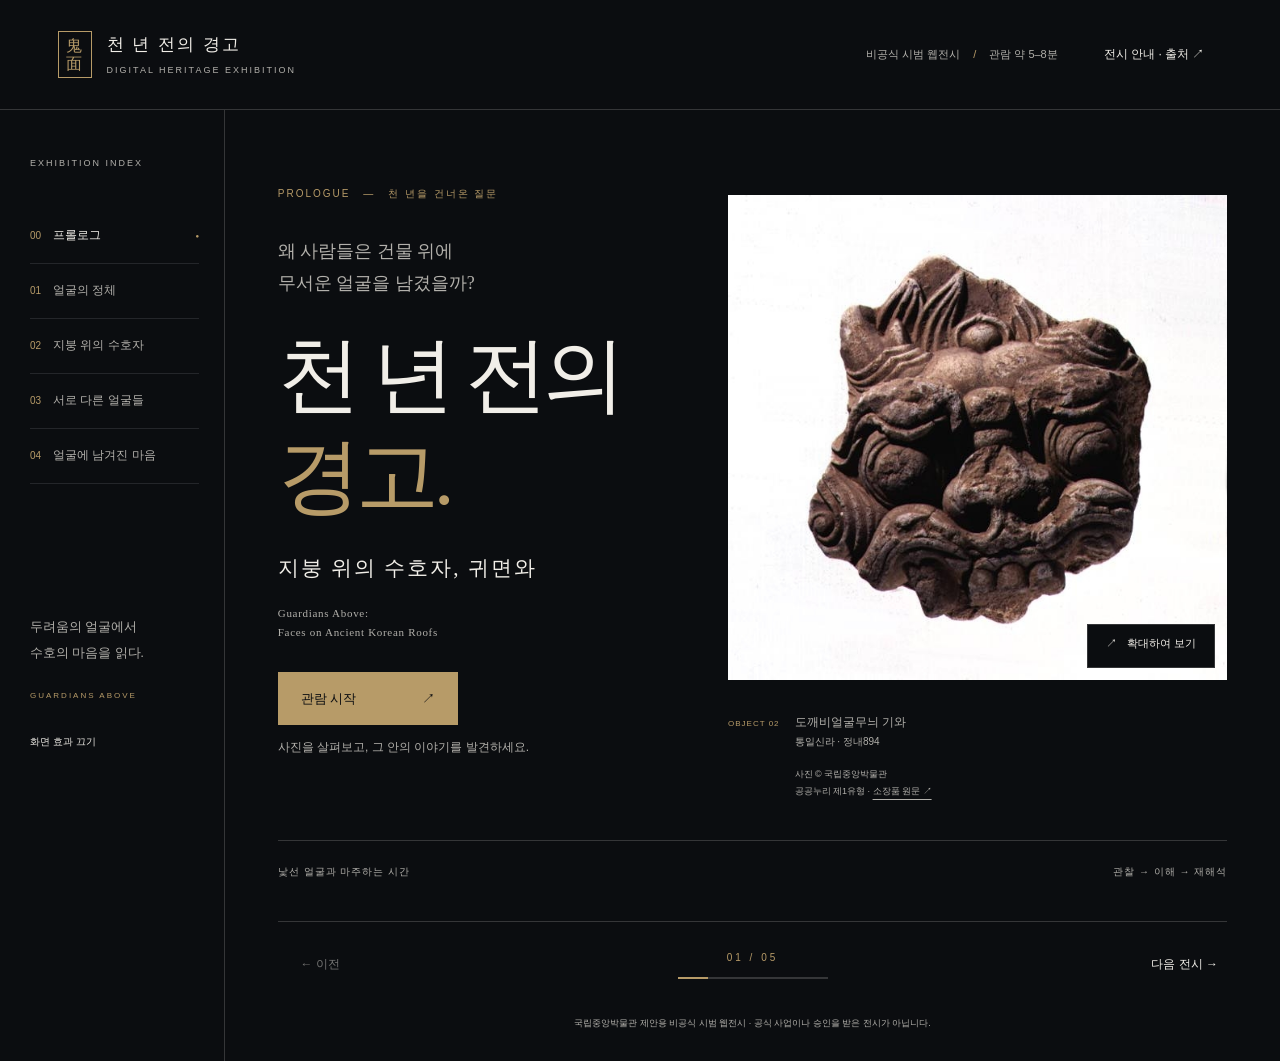
==== index.html @ eb452aee "Build Guardians Above digital heritage exhibition" ====
<!doctype html>
<html lang="ko">
<head>
<meta charset="utf-8"><meta name="viewport" content="width=device-width,initial-scale=1">
<meta name="description" content="귀면와 세 점을 직접 관찰하고 비교하는 비공식 디지털 문화유산 시범 전시.">
<title>천 년 전의 경고 — 지붕 위의 수호자, 귀면와</title>
<link rel="stylesheet" href="./style.css"><script src="./script.js" defer></script>
</head>
<body>
<a class="skip" href="#main">본문으로 건너뛰기</a>
<header class="masthead"><a class="brand" href="#intro" aria-label="천 년 전의 경고 처음으로"><span class="seal" aria-hidden="true">鬼<br>面</span><span>천 년 전의 경고<small>DIGITAL HERITAGE EXHIBITION</small></span></a><span class="edition">비공식 시범 웹전시 <span> / </span> 관람 약 5–8분</span><button class="text-button" data-sources>전시 안내 · 출처 ↗</button></header>
<div class="exhibition-shell">
<nav class="chapters" aria-label="전시관"><span class="nav-title">EXHIBITION INDEX</span><a href="#intro" data-step="0"><span>00</span> 프롤로그</a><a href="#observe" data-step="1"><span>01</span> 얼굴의 정체</a><a href="#context" data-step="2"><span>02</span> 지붕 위의 수호자</a><a href="#compare" data-step="3"><span>03</span> 서로 다른 얼굴들</a><a href="#outro" data-step="4"><span>04</span> 얼굴에 남겨진 마음</a><div class="rail-note">두려움의 얼굴에서<br>수호의 마음을 읽다.<span>GUARDIANS ABOVE</span></div><button id="motion-toggle" class="text-button motion-button" aria-pressed="false">화면 효과 끄기</button></nav>
<main id="main" tabindex="-1">
<section id="intro" class="scene hero" aria-labelledby="intro-title">
<div class="hero-copy"><p class="eyebrow">PROLOGUE <span>—</span> 천 년을 건너온 질문</p><p class="opening">왜 사람들은 건물 위에<br>무서운 얼굴을 남겼을까?</p><h1 id="intro-title" tabindex="-1">천 년 전의<br><em>경고</em><span class="title-dot">.</span></h1><p class="subtitle">지붕 위의 수호자, 귀면와</p><p lang="en" class="english">Guardians Above:<br>Faces on Ancient Korean Roofs</p><button class="primary" data-go="1">관람 시작 <span aria-hidden="true">↗</span></button><p class="small muted">사진을 살펴보고, 그 안의 이야기를 발견하세요.</p></div>
<figure class="hero-art"><div class="plate"><img src="./assets/A02.jpg" alt="정내894 귀면와. 짙은 흙빛의 얼굴에 솟은 눈과 굴곡진 윤곽이 보인다." width="618" height="600"><button class="image-open" data-view="1" aria-label="정내894 원본 사진 확대">↗ <span>확대하여 보기</span></button></div><figcaption><span class="object-number">OBJECT 02</span><span>도깨비얼굴무늬 기와<small>통일신라 · 정내894</small></span><span class="photo-credit">사진 © 국립중앙박물관<br>공공누리 제1유형 · <a data-source-link="1" target="_blank" rel="noopener">소장품 원문 ↗</a></span></figcaption></figure>
<div class="hero-bottom"><span>낯선 얼굴과 마주하는 시간</span><span>관찰 → 이해 → 재해석</span></div>
</section>
<section id="observe" class="scene" aria-labelledby="observe-title" hidden>
<p class="eyebrow">EXHIBITION 01 <span>—</span> LOOK CLOSER</p><h2 id="observe-title" tabindex="-1">얼굴의 정체</h2><p class="lead">당신은 이 얼굴에서 무엇을 가장 먼저 발견했습니까?</p>
<div class="observation-layout"><figure><div class="observation-photo"><img src="./assets/A01.jpg" alt="정내902 귀면와. 밝은 흙빛 얼굴에 둥근 눈, 입 주변의 선, 테두리 돌기가 보인다." width="3000" height="2000"><button class="hotspot eye" data-detail="eye" aria-label="1. 눈의 형태 관찰" aria-pressed="false">1</button><button class="hotspot mouth" data-detail="mouth" aria-label="2. 입 주변 관찰" aria-pressed="false">2</button><button class="hotspot rim" data-detail="rim" aria-label="3. 테두리 관찰" aria-pressed="false">3</button></div><figcaption>도깨비얼굴무늬 기와 · 통일신라 · 정내902<br>사진 © 국립중앙박물관 · 공공누리 제1유형 · <a data-source-link="0" target="_blank" rel="noopener">소장품 원문 ↗</a></figcaption></figure><aside class="observation-text"><span class="label">먼저 보고, 다시 읽기</span><h3 id="detail-title">얼굴에 남은 세 가지 단서</h3><p id="detail-copy" aria-live="polite">사진 위 숫자를 선택해 보세요. 눈, 입, 테두리에서 눈에 띄는 모양을 찾아봅니다.</p><div class="detail-buttons"><button data-detail="eye">1 눈</button><button data-detail="mouth">2 입</button><button data-detail="rim">3 테두리</button></div><button class="outline" id="detail-zoom" data-view="0">사진 확대 ↗</button><p class="small muted">해설은 실제 사진에서 보이는 형태에 대한 관찰입니다. 특정 표정의 의도를 확정하지 않습니다.</p></aside></div>
</section>
<section id="context" class="scene context" aria-labelledby="context-title" hidden>
<p class="eyebrow">EXHIBITION 02 <span>—</span> BEYOND THE FACE</p><h2 id="context-title" tabindex="-1">지붕 위의 수호자</h2><p class="lead">무서운 얼굴은 어떻게 보호의 상징이 되었을까요?</p>
<div class="context-grid"><div class="big-character" aria-hidden="true">辟邪<span>벽 사</span></div><div><span class="label">역사적 맥락</span><h3>사악한 기운을 물리치다</h3><p>문화포털의 귀면와 해설은 귀면문 기와를 지붕의 마루 끝을 장식하는 기와로 설명하며, 이와 같은 무늬를 벽사와 수호의 의미로 풀이합니다.</p><p>강렬한 얼굴은 두려움의 대상이면서, 건물과 그 안의 공간을 지키는 상징으로도 읽을 수 있습니다.</p><a class="source-inline" href="https://www.culture.go.kr/portal/cltKnw/usePtt/viewOrigin.do?did=6410&amp;gubun=all&amp;menuNo=200059&amp;reffer=shape" target="_blank" rel="noopener">한국문화정보원 문화포털 · 해설 원문 ↗</a></div></div>
<div class="evidence-grid"><article><span class="label">기관이 확인한 정보</span><h3>건축을 이루던 기와</h3><p>세 소장품은 모두 국립중앙박물관 자료에서 ‘건축부재–지붕재–귀면와’로 분류됩니다.</p></article><article><span class="label">아직 알 수 없는 것</span><h3>이 얼굴이 있던 자리</h3><p>이 세 점의 원래 건물과 정확한 설치 위치는 확인하지 못했습니다. 일반적인 사용 맥락과 개별 유물의 이력은 구분해야 합니다.</p></article></div>
<blockquote>무서움이, 누군가에게는<br><em>안전의 표정</em>이었을지도 모릅니다.<cite>전시 기획자의 현대적 해석</cite></blockquote>
</section>
<section id="compare" class="scene" aria-labelledby="compare-title" hidden>
<div class="section-heading"><div><p class="eyebrow">EXHIBITION 03 <span>—</span> SIDE BY SIDE</p><h2 id="compare-title" tabindex="-1">서로 다른 얼굴들</h2></div><button class="outline" id="reset-compare">비교 초기화 ↺</button></div><p class="lead">같은 이름, 다른 표정. 두 얼굴의 눈과 입, 윤곽을 비교해 보세요.</p><p class="small muted">각 사진의 비율을 유지한 비교입니다. 화면의 크기는 실제 유물의 크기 비례가 아닙니다.</p>
<div class="comparison"><article class="compare-card" data-side="left"><label for="left-select">왼쪽 유물</label><select id="left-select"></select><div class="compare-image" id="left-image"></div><div class="zoom-controls"><button data-scale="left:-0.25" aria-label="왼쪽 유물 축소">−</button><output id="left-scale">100%</output><button data-scale="left:0.25" aria-label="왼쪽 유물 확대">+</button><button data-side-view="left">원본 보기 ↗</button></div><div id="left-info" class="object-info"></div></article><article class="compare-card" data-side="right"><label for="right-select">오른쪽 유물</label><select id="right-select"></select><div class="compare-image" id="right-image"></div><div class="zoom-controls"><button data-scale="right:-0.25" aria-label="오른쪽 유물 축소">−</button><output id="right-scale">100%</output><button data-scale="right:0.25" aria-label="오른쪽 유물 확대">+</button><button data-side-view="right">원본 보기 ↗</button></div><div id="right-info" class="object-info"></div></article></div>
<p class="comparison-note" id="comparison-note" aria-live="polite"></p><p class="small muted">작품 세 점의 관찰만으로 시대 전체의 양식 변화나 우열을 판단할 수는 없습니다.</p>
</section>
<section id="outro" class="scene outro" aria-labelledby="outro-title" hidden>
<p class="eyebrow">EPILOGUE <span>—</span> A DIFFERENT WAY OF SEEING</p><div class="outro-grid"><div><h2 id="outro-title" tabindex="-1">얼굴에 남겨진 마음</h2><p class="closing">처음에는 두려운 얼굴처럼 보였습니다. 그러나 그 안에는 소중한 것을 지키려는 마음이 담겨 있었을지도 모릅니다.</p><p class="small muted">전시의 현대적 해석이며, 모든 귀면와의 개별 제작 의도를 뜻하지 않습니다.</p><fieldset><legend>지금 이 얼굴은 어떻게 보이나요?</legend><label><input type="radio" name="impression" value="낯선 얼굴"> 여전히 낯선 얼굴</label><label><input type="radio" name="impression" value="수호의 상징"> 수호의 상징</label><label><input type="radio" name="impression" value="새로운 질문"> 더 알고 싶은 얼굴</label></fieldset><label class="reflection-label" for="reflection">당신이라면 소중한 것을 지키기 위해<br>어떤 상징을 남기겠습니까?</label><textarea id="reflection" rows="3" maxlength="240" placeholder="나만의 생각을 남겨 보세요. (240자 이내)"></textarea><p id="reflection-status" class="small muted" aria-live="polite">기록은 서버에 전송되거나 영구 저장되지 않습니다.</p><button class="primary" id="restart">처음부터 다시 보기 <span aria-hidden="true">↺</span></button></div><figure class="outro-art"><img src="./assets/A02.jpg" alt="도입에서 보았던 통일신라 정내894 귀면와의 원본 사진." width="618" height="600"><figcaption>다시 마주한 같은 얼굴, 달라진 시선.<br>사진 © 국립중앙박물관 · 정내894 · 공공누리 제1유형<br><a data-source-link="1" target="_blank" rel="noopener">소장품 원문 ↗</a></figcaption></figure></div>
</section>
<footer class="journey"><button id="previous">← 이전</button><div><span id="progress-text" aria-live="polite">01 / 05</span><progress id="progress" max="5" value="1" aria-label="전시 진행 상태"></progress></div><button id="next">다음 전시 →</button></footer>
<p class="institution-note">국립중앙박물관 제안용 비공식 시범 웹전시 · 공식 사업이나 승인을 받은 전시가 아닙니다.</p>
<noscript><p>전시관 이동과 비교에는 JavaScript가 필요합니다. 브라우저에서 JavaScript를 허용해 주세요. 자료는 <a href="./sources.md">출처 문서</a>에서도 확인할 수 있습니다.</p></noscript>
</main></div>
<dialog id="viewer" aria-labelledby="viewer-title"><div class="dialog-header"><h2 id="viewer-title">유물 사진 확대</h2><button data-close aria-label="확대 화면 닫기">닫기 ×</button></div><p class="small muted">+/− 버튼으로 확대하고, 스크롤 또는 터치로 사진의 다른 부분을 살펴보세요. Esc로 닫을 수 있습니다.</p><div class="viewer-viewport" tabindex="0" role="region" aria-label="확대 사진, 스크롤하여 탐색"><img id="viewer-image" alt="확대할 유물 사진"></div><div class="zoom-controls"><button id="zoom-out" aria-label="사진 축소">−</button><output id="zoom-level" aria-live="polite">100%</output><button id="zoom-in" aria-label="사진 확대">+</button><button id="zoom-reset">초기화</button></div><p id="viewer-caption" class="small"></p></dialog>
<dialog id="sources-dialog" aria-labelledby="sources-title"><div class="dialog-header"><h2 id="sources-title">전시 안내 · 출처</h2><button data-close aria-label="전시 안내 닫기">닫기 ×</button></div><p>《천 년 전의 경고: 지붕 위의 수호자, 귀면와》는 국립중앙박물관 제안용 비공식 시범 웹전시입니다. 기관의 승인·협력·후원을 의미하지 않습니다.</p><p>소장품 정보와 사진: 국립중앙박물관. 아래 세 작품의 공식 페이지에서 공공누리 제1유형(출처표시)을 확인했습니다. 원본 사진의 색·형태를 편집하지 않았습니다.</p><div id="source-list"></div><p><a href="https://www.kogl.or.kr/info/licenseType1.do" target="_blank" rel="noopener">공공누리 제1유형 이용 조건 ↗</a></p><p>역사적 맥락: 한국문화정보원 문화포털 귀면와 해설. 소장품의 확인된 정보, 사진 관찰, 현대적 해석을 구분합니다. ‘천 년’은 전시 제목이며 각 작품의 정확한 제작연대가 아닙니다.</p><p class="small muted">출처 확인일: 2026-11-13 · 상세 검증과 미확인 항목은 <a href="./sources.md">sources.md</a> · <a href="./README.md">실행·검증 안내</a></p></dialog>
</body></html>
---- style.css ----
:root{color-scheme:dark;--bg:#0b0d10;--surface:#171a20;--text:#f1eee8;--muted:#b2b0ab;--gold:#b79b68;--line:#353638;--serif:Georgia,'Noto Serif KR','Batang',serif}*{box-sizing:border-box}body{margin:0;background:var(--bg);color:var(--text);font-family:Arial,'Apple SD Gothic Neo','Malgun Gothic',sans-serif;font-size:16px;line-height:1.8}button,input,select,textarea{font:inherit}button,a,select,input,textarea{-webkit-tap-highlight-color:transparent}button,a{touch-action:manipulation}button{cursor:pointer;color:inherit;background:none;border:1px solid var(--line);min-height:44px;padding:9px 18px}button:hover{border-color:var(--gold);color:#d8c293}button:disabled{cursor:default;opacity:.45}a{color:inherit;text-underline-offset:5px}a:hover{color:#d8c293}:focus-visible{outline:2px solid #e4bd76;outline-offset:5px}button:focus-visible{outline-offset:3px}.skip{position:fixed;top:-100px;left:12px;z-index:20;background:var(--text);color:var(--bg);padding:10px}.skip:focus{top:10px}.masthead{min-height:110px;padding:25px 4.5%;display:flex;align-items:center;gap:28px;border-bottom:1px solid var(--line)}.brand{text-decoration:none;display:flex;gap:15px;align-items:center;font-size:17px;letter-spacing:2px}.brand small{display:block;font:9px/2 Arial;letter-spacing:2px;color:var(--muted)}.seal{border:1px solid var(--gold);color:var(--gold);font:16px/1.1 var(--serif);padding:5px 7px}.edition{font-size:11px;color:var(--muted);margin-left:auto}.edition span{padding:0 10px;color:var(--gold)}.text-button{border:0;font-size:12px}.exhibition-shell{display:grid;grid-template-columns:225px minmax(0,1fr);max-width:1800px;margin:auto}.chapters{padding:45px 25px 30px 30px;border-right:1px solid var(--line)}.nav-title{display:block;color:var(--muted);font-size:9px;letter-spacing:2px;margin-bottom:38px}.chapters a{display:flex;gap:12px;text-decoration:none;font-size:12px;color:var(--muted);min-height:55px;align-items:center;border-bottom:1px solid #24262a}.chapters a span{font-size:10px;color:var(--gold)}.chapters a[aria-current="step"]{color:var(--text)}.chapters a[aria-current="step"]:after{content:'●';font-size:6px;color:var(--gold);margin-left:auto}.rail-note{font-family:var(--serif);font-size:13px;color:var(--muted);margin-top:130px;line-height:2}.rail-note span{display:block;font:8px Arial;letter-spacing:2px;margin-top:25px;color:var(--gold)}main{min-width:0;padding:0 5%}.scene{padding:50px 0 40px;min-height:660px}.scene[hidden]{display:none}.hero{display:grid;grid-template-columns:.92fr 1.08fr;gap:25px;align-items:center;position:relative;padding-top:45px}.eyebrow{color:var(--gold);letter-spacing:2px;font-size:10px;margin:0 0 32px}.eyebrow span{padding:0 8px}.opening{font:18px/1.8 var(--serif);color:var(--muted);margin-bottom:25px}h1{font-family:var(--serif);font-size:clamp(62px,6.5vw,105px);font-weight:400;line-height:1.22;letter-spacing:-5px;margin:0 0 22px}h1 em{font-style:normal;color:var(--gold)}.title-dot{color:var(--gold)}.subtitle{font-family:var(--serif);font-size:21px;letter-spacing:2px;margin:0}.english{font:11px/1.7 Georgia,serif;letter-spacing:.7px;color:var(--muted);margin:17px 0 30px}.primary{background:var(--gold);color:#0b0d10;border-color:var(--gold);min-width:180px;font-size:13px;padding:14px 22px;display:inline-flex;justify-content:space-between;gap:30px}.primary:hover{background:#c9ae7b;color:var(--bg)}.small{font-size:12px}.muted{color:var(--muted)}figure{margin:0;min-width:0}.plate{position:relative;background:#fff}.plate img{display:block;width:100%;height:auto;aspect-ratio:1.03;object-fit:contain}.hero-art{padding-top:40px}.image-open{position:absolute;right:12px;bottom:12px;background:var(--bg);font-size:11px;display:flex;gap:10px}.hero-art figcaption{display:grid;grid-template-columns:auto 1fr;gap:15px;padding-top:20px;font-size:12px}.hero-art figcaption small{display:block;font-size:10px;color:var(--muted)}.object-number{font:8px Arial;letter-spacing:1px;color:var(--gold);padding-top:7px}.photo-credit{grid-column:2;font-size:9px;color:var(--muted);line-height:1.9}.hero-bottom{grid-column:1/-1;display:flex;justify-content:space-between;padding-top:22px;font-size:10px;color:var(--muted);letter-spacing:1px;border-top:1px solid var(--line);margin-top:15px}.journey{border-top:1px solid var(--line);display:flex;align-items:center;justify-content:space-between;padding:20px 0}.journey button{border:0;font-size:12px;padding:8px 0;min-width:85px}.journey>div{text-align:center;width:150px;font-size:10px;letter-spacing:3px;color:var(--gold)}progress{display:block;width:100%;height:2px;margin-top:10px;accent-color:var(--gold);border:0;background:var(--line)}progress::-webkit-progress-bar{background:var(--line)}progress::-webkit-progress-value{background:var(--gold)}.institution-note{font-size:9px;color:var(--muted);text-align:center;padding:0 0 20px}h2{font:400 clamp(32px,3.4vw,52px)/1.35 var(--serif);letter-spacing:-1px;margin:0 0 20px}h3{font:400 24px/1.5 var(--serif);margin:16px 0}.lead{color:var(--muted);font-size:16px;margin-bottom:35px}.label{color:var(--gold);font-size:10px;letter-spacing:1px}.observation-layout{display:grid;grid-template-columns:1.4fr 1fr;gap:40px;align-items:center}.observation-photo{position:relative;line-height:0}.observation-photo img{display:block;width:100%;height:auto}.hotspot{position:absolute;border-radius:50%;width:44px;height:44px;padding:0;background:var(--bg);color:#e6c58b;border:1px solid #e6c58b;font-size:14px;line-height:1;transform:translate(-50%,-50%)}.hotspot[aria-pressed=true]{background:var(--gold);color:var(--bg);box-shadow:0 0 0 5px #b79b6840}.eye{left:45%;top:47%}.mouth{left:51%;top:59%}.rim{left:52%;top:25%}figcaption{font-size:10px;color:var(--muted);line-height:1.8;margin-top:12px}.observation-text p{font-size:14px;color:var(--muted)}.detail-buttons{display:flex;gap:6px;flex-wrap:wrap;margin:24px 0}.detail-buttons button,.outline{font-size:12px}.context-grid{display:grid;grid-template-columns:1fr 1.6fr;gap:65px;align-items:center;margin:45px 0 65px}.big-character{font:100px/1.5 var(--serif);color:var(--gold);text-align:center;border:1px solid var(--line);padding:35px 10px}.big-character span{display:block;font:12px Arial;letter-spacing:16px;margin:20px 0}.context-grid p,.evidence-grid p{color:var(--muted);font-size:14px}.source-inline{font-size:11px;color:var(--gold)}.evidence-grid{display:grid;grid-template-columns:1fr 1fr;gap:40px;border-top:1px solid var(--line);padding-top:28px}.evidence-grid h3{font-size:21px}blockquote{margin:70px 0 10px;text-align:center;font:28px/1.7 var(--serif)}blockquote em{color:var(--gold);font-style:normal}cite{display:block;font:10px/2 Arial;color:var(--muted);margin-top:20px}.section-heading{display:flex;align-items:center;justify-content:space-between;gap:20px}.comparison{display:grid;grid-template-columns:1fr 1fr;gap:25px;margin-top:30px}.compare-card{min-width:0}.compare-card label{display:block;font-size:10px;color:var(--gold);margin-bottom:6px}select{width:100%;min-height:48px;padding:9px 10px;background:var(--surface);color:var(--text);border:1px solid var(--line);font-size:13px;border-radius:0}.compare-image{height:300px;overflow:auto;background:#e9e9e9;margin-top:15px;display:block}.compare-image img{display:block;width:100%;height:100%;object-fit:contain;max-width:none;transform-origin:top left}.zoom-controls{display:flex;gap:8px;align-items:center;flex-wrap:wrap;padding:14px 0}.zoom-controls button{font-size:12px;padding:7px 13px}.zoom-controls output{font-size:11px;min-width:45px;text-align:center;color:var(--muted)}.object-info{border-top:1px solid var(--line);padding-top:18px}.object-info h3{font-size:20px;margin:0 0 9px}.object-info p{font-size:12px;color:var(--muted)}.object-info a{font-size:10px;color:var(--gold)}.comparison-note{font-size:13px;color:var(--gold);margin-top:30px}.outro-grid{display:grid;grid-template-columns:1.15fr 1fr;gap:50px}.closing{font:22px/1.9 var(--serif)}.outro-art{padding-top:75px}.outro-art img{width:100%;height:auto;display:block}fieldset{border:0;border-top:1px solid var(--line);padding:20px 0;margin:28px 0 5px}legend{font-size:13px;padding-right:12px}fieldset label{display:flex;align-items:center;gap:10px;min-height:44px;font-size:13px}input[type=radio]{width:19px;height:19px;accent-color:var(--gold)}.reflection-label{display:block;font:19px/1.8 var(--serif);margin:25px 0 15px}textarea{width:100%;background:var(--surface);color:var(--text);border:1px solid var(--line);padding:14px;font-size:13px;resize:vertical}textarea::placeholder{color:var(--muted)}dialog{background:var(--bg);color:var(--text);border:1px solid #777066;padding:28px;max-width:min(1000px,94vw);width:100%;max-height:92dvh;overflow:auto}dialog::backdrop{background:#000d;backdrop-filter:blur(5px)}.dialog-header{display:flex;justify-content:space-between;align-items:center;gap:20px}.dialog-header h2{font-size:25px;margin:0}.dialog-header button{font-size:12px;flex-shrink:0}.viewer-viewport{height:55dvh;overflow:auto;background:#eee}.viewer-viewport img{display:block;width:100%;height:100%;object-fit:contain;max-width:none}.image-error{padding:40px 20px;color:#272727;background:#e7e3dc;line-height:1.8;font-size:14px}#sources-dialog{max-width:760px;font-size:14px}#source-list article{border-top:1px solid var(--line);padding:12px 0}#source-list h3{font-size:20px}#source-list p{color:var(--muted);font-size:12px}
@media(min-width:1550px){main{padding:0 7%}.scene{min-height:760px}.hero{gap:60px}.hero-art{max-width:620px}}
@media(max-width:1050px){.exhibition-shell{grid-template-columns:170px minmax(0,1fr)}.chapters{padding:35px 15px}.chapters a{font-size:10px;gap:8px}.edition{display:none}.masthead .text-button{margin-left:auto}h1{font-size:65px}.hero{gap:20px}.hero-art figcaption{display:block}.object-number{display:block;margin-bottom:8px}.opening{font-size:16px}.subtitle{font-size:17px}.observation-layout{grid-template-columns:1fr;gap:25px}.observation-photo{max-width:700px}.observation-text{max-width:650px}.context-grid{gap:25px}.big-character{font-size:70px}.compare-image{height:230px}.outro-grid{gap:25px;grid-template-columns:1.3fr 1fr}}
@media(max-width:720px){.masthead{min-height:90px;padding:18px 6%;gap:10px}.brand{font-size:14px;gap:10px}.brand small{font-size:7px;letter-spacing:1px}.masthead .text-button{font-size:10px;padding:6px}.exhibition-shell{display:block}.chapters{padding:10px 5%;display:flex;gap:16px;overflow-x:auto;border-right:0;border-bottom:1px solid var(--line)}.nav-title,.rail-note{display:none}.chapters a{flex-shrink:0;min-height:44px;border:0;font-size:10px;gap:6px}.chapters a[aria-current=step]:after{display:none}.chapters a[aria-current=step]{border-bottom:1px solid var(--gold)}main{padding:0 6%}.scene{padding-top:35px;min-height:0}.hero{display:flex;flex-direction:column;align-items:stretch;gap:20px}.eyebrow{font-size:9px;margin-bottom:25px}.hero-copy{position:relative}h1{font-size:76px;letter-spacing:-4px}.opening{font-size:16px;margin-bottom:24px}.subtitle{font-size:20px}.english{font-size:10px}.hero-art{padding:0;max-width:500px;width:100%;align-self:center}.hero-art figcaption{display:grid;grid-template-columns:1fr 1fr}.photo-credit{grid-column:1/-1}.hero-bottom{width:100%;gap:10px;font-size:8px}.hero-copy>.small{font-size:10px}.lead{font-size:14px}.context-grid{grid-template-columns:1fr;margin:30px 0}.big-character{font-size:65px;padding:20px}.big-character span{margin:8px 0}.evidence-grid{grid-template-columns:1fr;gap:20px}blockquote{font-size:23px;margin-top:45px}.comparison{grid-template-columns:1fr;gap:35px}.compare-image{height:320px}.section-heading{align-items:flex-start;gap:10px}.section-heading .outline{padding:7px 9px;font-size:10px;flex-shrink:0;margin-top:25px}.outro-grid{grid-template-columns:1fr}.outro-art{padding-top:0;max-width:460px}.closing{font-size:21px}.journey>div{width:100px}.institution-note{font-size:9px}.dialog-header h2{font-size:20px}dialog{padding:20px}.viewer-viewport{height:48dvh}}
@media(prefers-reduced-motion:no-preference){.scene{animation:arrive .5s ease-out}@keyframes arrive{from{opacity:.3;translate:0 8px}to{opacity:1;translate:0 0}}} @media(forced-colors:active){button,.hotspot{border:1px solid ButtonText}progress{border:1px solid CanvasText}}

.motion-button{font-size:10px;padding:8px 0;margin-top:20px;white-space:nowrap}body.no-motion .scene{animation:none}@media(max-width:720px){.motion-button{margin:0;flex-shrink:0}}
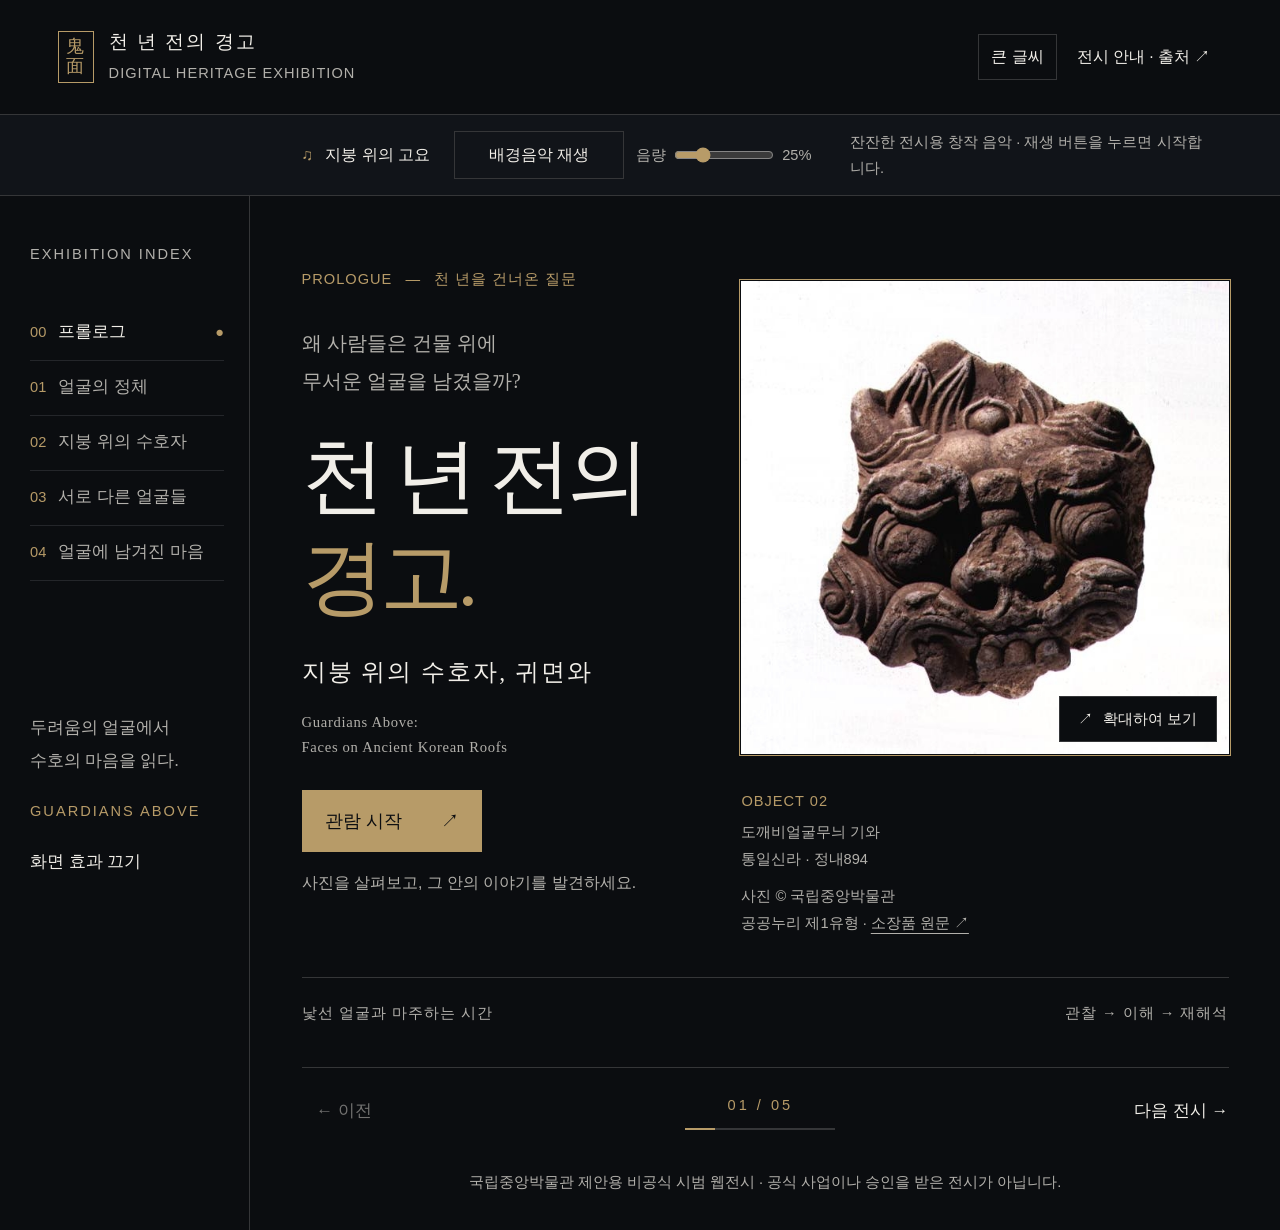
==== commit 01baf61d: "Improve exhibition readability, motion and optional ambient music" ====
--- a/index.html
+++ b/index.html
@@ -4,12 +4,17 @@
 <meta charset="utf-8"><meta name="viewport" content="width=device-width,initial-scale=1">
 <meta name="description" content="귀면와 세 점을 직접 관찰하고 비교하는 비공식 디지털 문화유산 시범 전시.">
 <title>천 년 전의 경고 — 지붕 위의 수호자, 귀면와</title>
-<link rel="stylesheet" href="./style.css"><script src="./script.js" defer></script>
+<link rel="stylesheet" href="./style.css?v=2"><script src="./script.js?v=2" defer></script>
 </head>
 <body>
 <a class="skip" href="#main">본문으로 건너뛰기</a>
-<header class="masthead"><a class="brand" href="#intro" aria-label="천 년 전의 경고 처음으로"><span class="seal" aria-hidden="true">鬼<br>面</span><span>천 년 전의 경고<small>DIGITAL HERITAGE EXHIBITION</small></span></a><span class="edition">비공식 시범 웹전시 <span> / </span> 관람 약 5–8분</span><button class="text-button" data-sources>전시 안내 · 출처 ↗</button></header>
-<div class="exhibition-shell">
+<header class="masthead"><a class="brand" href="#intro" aria-label="천 년 전의 경고 처음으로"><span class="seal" aria-hidden="true">鬼<br>面</span><span>천 년 전의 경고<small>DIGITAL HERITAGE EXHIBITION</small></span></a><span class="edition">비공식 시범 웹전시 <span> / </span> 관람 약 5–8분</span><div class="reading-tools" role="group" aria-label="읽기 설정과 전시 안내"><button id="text-size" aria-pressed="false">큰 글씨</button><button class="text-button" data-sources>전시 안내 · 출처 ↗</button></div></header>
+<div class="sound-panel" role="region" aria-label="전시 배경음악">
+<p class="track-title"><span aria-hidden="true">♫</span> 지붕 위의 고요</p>
+<div class="sound-controls"><button id="music-toggle" aria-pressed="false" aria-controls="exhibition-music">배경음악 재생</button><label class="volume-label" for="music-volume">음량 <input id="music-volume" type="range" min="0" max="100" value="25" step="1" aria-valuetext="25퍼센트"><output id="music-volume-value" for="music-volume">25%</output></label></div>
+<p id="music-status" role="status">잔잔한 전시용 창작 음악 · 재생 버튼을 누르면 시작합니다.</p>
+<audio id="exhibition-music" loop preload="none" src="./assets/guardians-ambient.mp3"></audio>
+</div><div class="exhibition-shell">
 <nav class="chapters" aria-label="전시관"><span class="nav-title">EXHIBITION INDEX</span><a href="#intro" data-step="0"><span>00</span> 프롤로그</a><a href="#observe" data-step="1"><span>01</span> 얼굴의 정체</a><a href="#context" data-step="2"><span>02</span> 지붕 위의 수호자</a><a href="#compare" data-step="3"><span>03</span> 서로 다른 얼굴들</a><a href="#outro" data-step="4"><span>04</span> 얼굴에 남겨진 마음</a><div class="rail-note">두려움의 얼굴에서<br>수호의 마음을 읽다.<span>GUARDIANS ABOVE</span></div><button id="motion-toggle" class="text-button motion-button" aria-pressed="false">화면 효과 끄기</button></nav>
 <main id="main" tabindex="-1">
 <section id="intro" class="scene hero" aria-labelledby="intro-title">
@@ -40,5 +45,5 @@
 <noscript><p>전시관 이동과 비교에는 JavaScript가 필요합니다. 브라우저에서 JavaScript를 허용해 주세요. 자료는 <a href="./sources.md">출처 문서</a>에서도 확인할 수 있습니다.</p></noscript>
 </main></div>
 <dialog id="viewer" aria-labelledby="viewer-title"><div class="dialog-header"><h2 id="viewer-title">유물 사진 확대</h2><button data-close aria-label="확대 화면 닫기">닫기 ×</button></div><p class="small muted">+/− 버튼으로 확대하고, 스크롤 또는 터치로 사진의 다른 부분을 살펴보세요. Esc로 닫을 수 있습니다.</p><div class="viewer-viewport" tabindex="0" role="region" aria-label="확대 사진, 스크롤하여 탐색"><img id="viewer-image" alt="확대할 유물 사진"></div><div class="zoom-controls"><button id="zoom-out" aria-label="사진 축소">−</button><output id="zoom-level" aria-live="polite">100%</output><button id="zoom-in" aria-label="사진 확대">+</button><button id="zoom-reset">초기화</button></div><p id="viewer-caption" class="small"></p></dialog>
-<dialog id="sources-dialog" aria-labelledby="sources-title"><div class="dialog-header"><h2 id="sources-title">전시 안내 · 출처</h2><button data-close aria-label="전시 안내 닫기">닫기 ×</button></div><p>《천 년 전의 경고: 지붕 위의 수호자, 귀면와》는 국립중앙박물관 제안용 비공식 시범 웹전시입니다. 기관의 승인·협력·후원을 의미하지 않습니다.</p><p>소장품 정보와 사진: 국립중앙박물관. 아래 세 작품의 공식 페이지에서 공공누리 제1유형(출처표시)을 확인했습니다. 원본 사진의 색·형태를 편집하지 않았습니다.</p><div id="source-list"></div><p><a href="https://www.kogl.or.kr/info/licenseType1.do" target="_blank" rel="noopener">공공누리 제1유형 이용 조건 ↗</a></p><p>역사적 맥락: 한국문화정보원 문화포털 귀면와 해설. 소장품의 확인된 정보, 사진 관찰, 현대적 해석을 구분합니다. ‘천 년’은 전시 제목이며 각 작품의 정확한 제작연대가 아닙니다.</p><p class="small muted">출처 확인일: 2026-11-13 · 상세 검증과 미확인 항목은 <a href="./sources.md">sources.md</a> · <a href="./README.md">실행·검증 안내</a></p></dialog>
+<dialog id="sources-dialog" aria-labelledby="sources-title"><div class="dialog-header"><h2 id="sources-title">전시 안내 · 출처</h2><button data-close aria-label="전시 안내 닫기">닫기 ×</button></div><p>《천 년 전의 경고: 지붕 위의 수호자, 귀면와》는 국립중앙박물관 제안용 비공식 시범 웹전시입니다. 기관의 승인·협력·후원을 의미하지 않습니다.</p><p>소장품 정보와 사진: 국립중앙박물관. 아래 세 작품의 공식 페이지에서 공공누리 제1유형(출처표시)을 확인했습니다. 원본 사진의 색·형태를 편집하지 않았습니다.</p><div id="source-list"></div><p><a href="https://www.kogl.or.kr/info/licenseType1.do" target="_blank" rel="noopener">공공누리 제1유형 이용 조건 ↗</a></p><p>배경음악 《지붕 위의 고요》는 외부 음원이나 샘플 없이 제작한 전시용 합성 음악입니다. 옛 음악을 복원한 자료가 아닙니다. 재생·정지와 음량을 직접 조절할 수 있으며 다른 탭으로 이동하면 일시정지합니다.</p><p>역사적 맥락: 한국문화정보원 문화포털 귀면와 해설. 소장품의 확인된 정보, 사진 관찰, 현대적 해석을 구분합니다. ‘천 년’은 전시 제목이며 각 작품의 정확한 제작연대가 아닙니다.</p><p class="small muted">출처 확인일: 2026-11-13 · 상세 검증과 미확인 항목은 <a href="./sources.md">sources.md</a> · <a href="./README.md">실행·검증 안내</a></p></dialog>
 </body></html>
--- a/style.css
+++ b/style.css
@@ -1,7 +1,65 @@
-:root{color-scheme:dark;--bg:#0b0d10;--surface:#171a20;--text:#f1eee8;--muted:#b2b0ab;--gold:#b79b68;--line:#353638;--serif:Georgia,'Noto Serif KR','Batang',serif}*{box-sizing:border-box}body{margin:0;background:var(--bg);color:var(--text);font-family:Arial,'Apple SD Gothic Neo','Malgun Gothic',sans-serif;font-size:16px;line-height:1.8}button,input,select,textarea{font:inherit}button,a,select,input,textarea{-webkit-tap-highlight-color:transparent}button,a{touch-action:manipulation}button{cursor:pointer;color:inherit;background:none;border:1px solid var(--line);min-height:44px;padding:9px 18px}button:hover{border-color:var(--gold);color:#d8c293}button:disabled{cursor:default;opacity:.45}a{color:inherit;text-underline-offset:5px}a:hover{color:#d8c293}:focus-visible{outline:2px solid #e4bd76;outline-offset:5px}button:focus-visible{outline-offset:3px}.skip{position:fixed;top:-100px;left:12px;z-index:20;background:var(--text);color:var(--bg);padding:10px}.skip:focus{top:10px}.masthead{min-height:110px;padding:25px 4.5%;display:flex;align-items:center;gap:28px;border-bottom:1px solid var(--line)}.brand{text-decoration:none;display:flex;gap:15px;align-items:center;font-size:17px;letter-spacing:2px}.brand small{display:block;font:9px/2 Arial;letter-spacing:2px;color:var(--muted)}.seal{border:1px solid var(--gold);color:var(--gold);font:16px/1.1 var(--serif);padding:5px 7px}.edition{font-size:11px;color:var(--muted);margin-left:auto}.edition span{padding:0 10px;color:var(--gold)}.text-button{border:0;font-size:12px}.exhibition-shell{display:grid;grid-template-columns:225px minmax(0,1fr);max-width:1800px;margin:auto}.chapters{padding:45px 25px 30px 30px;border-right:1px solid var(--line)}.nav-title{display:block;color:var(--muted);font-size:9px;letter-spacing:2px;margin-bottom:38px}.chapters a{display:flex;gap:12px;text-decoration:none;font-size:12px;color:var(--muted);min-height:55px;align-items:center;border-bottom:1px solid #24262a}.chapters a span{font-size:10px;color:var(--gold)}.chapters a[aria-current="step"]{color:var(--text)}.chapters a[aria-current="step"]:after{content:'●';font-size:6px;color:var(--gold);margin-left:auto}.rail-note{font-family:var(--serif);font-size:13px;color:var(--muted);margin-top:130px;line-height:2}.rail-note span{display:block;font:8px Arial;letter-spacing:2px;margin-top:25px;color:var(--gold)}main{min-width:0;padding:0 5%}.scene{padding:50px 0 40px;min-height:660px}.scene[hidden]{display:none}.hero{display:grid;grid-template-columns:.92fr 1.08fr;gap:25px;align-items:center;position:relative;padding-top:45px}.eyebrow{color:var(--gold);letter-spacing:2px;font-size:10px;margin:0 0 32px}.eyebrow span{padding:0 8px}.opening{font:18px/1.8 var(--serif);color:var(--muted);margin-bottom:25px}h1{font-family:var(--serif);font-size:clamp(62px,6.5vw,105px);font-weight:400;line-height:1.22;letter-spacing:-5px;margin:0 0 22px}h1 em{font-style:normal;color:var(--gold)}.title-dot{color:var(--gold)}.subtitle{font-family:var(--serif);font-size:21px;letter-spacing:2px;margin:0}.english{font:11px/1.7 Georgia,serif;letter-spacing:.7px;color:var(--muted);margin:17px 0 30px}.primary{background:var(--gold);color:#0b0d10;border-color:var(--gold);min-width:180px;font-size:13px;padding:14px 22px;display:inline-flex;justify-content:space-between;gap:30px}.primary:hover{background:#c9ae7b;color:var(--bg)}.small{font-size:12px}.muted{color:var(--muted)}figure{margin:0;min-width:0}.plate{position:relative;background:#fff}.plate img{display:block;width:100%;height:auto;aspect-ratio:1.03;object-fit:contain}.hero-art{padding-top:40px}.image-open{position:absolute;right:12px;bottom:12px;background:var(--bg);font-size:11px;display:flex;gap:10px}.hero-art figcaption{display:grid;grid-template-columns:auto 1fr;gap:15px;padding-top:20px;font-size:12px}.hero-art figcaption small{display:block;font-size:10px;color:var(--muted)}.object-number{font:8px Arial;letter-spacing:1px;color:var(--gold);padding-top:7px}.photo-credit{grid-column:2;font-size:9px;color:var(--muted);line-height:1.9}.hero-bottom{grid-column:1/-1;display:flex;justify-content:space-between;padding-top:22px;font-size:10px;color:var(--muted);letter-spacing:1px;border-top:1px solid var(--line);margin-top:15px}.journey{border-top:1px solid var(--line);display:flex;align-items:center;justify-content:space-between;padding:20px 0}.journey button{border:0;font-size:12px;padding:8px 0;min-width:85px}.journey>div{text-align:center;width:150px;font-size:10px;letter-spacing:3px;color:var(--gold)}progress{display:block;width:100%;height:2px;margin-top:10px;accent-color:var(--gold);border:0;background:var(--line)}progress::-webkit-progress-bar{background:var(--line)}progress::-webkit-progress-value{background:var(--gold)}.institution-note{font-size:9px;color:var(--muted);text-align:center;padding:0 0 20px}h2{font:400 clamp(32px,3.4vw,52px)/1.35 var(--serif);letter-spacing:-1px;margin:0 0 20px}h3{font:400 24px/1.5 var(--serif);margin:16px 0}.lead{color:var(--muted);font-size:16px;margin-bottom:35px}.label{color:var(--gold);font-size:10px;letter-spacing:1px}.observation-layout{display:grid;grid-template-columns:1.4fr 1fr;gap:40px;align-items:center}.observation-photo{position:relative;line-height:0}.observation-photo img{display:block;width:100%;height:auto}.hotspot{position:absolute;border-radius:50%;width:44px;height:44px;padding:0;background:var(--bg);color:#e6c58b;border:1px solid #e6c58b;font-size:14px;line-height:1;transform:translate(-50%,-50%)}.hotspot[aria-pressed=true]{background:var(--gold);color:var(--bg);box-shadow:0 0 0 5px #b79b6840}.eye{left:45%;top:47%}.mouth{left:51%;top:59%}.rim{left:52%;top:25%}figcaption{font-size:10px;color:var(--muted);line-height:1.8;margin-top:12px}.observation-text p{font-size:14px;color:var(--muted)}.detail-buttons{display:flex;gap:6px;flex-wrap:wrap;margin:24px 0}.detail-buttons button,.outline{font-size:12px}.context-grid{display:grid;grid-template-columns:1fr 1.6fr;gap:65px;align-items:center;margin:45px 0 65px}.big-character{font:100px/1.5 var(--serif);color:var(--gold);text-align:center;border:1px solid var(--line);padding:35px 10px}.big-character span{display:block;font:12px Arial;letter-spacing:16px;margin:20px 0}.context-grid p,.evidence-grid p{color:var(--muted);font-size:14px}.source-inline{font-size:11px;color:var(--gold)}.evidence-grid{display:grid;grid-template-columns:1fr 1fr;gap:40px;border-top:1px solid var(--line);padding-top:28px}.evidence-grid h3{font-size:21px}blockquote{margin:70px 0 10px;text-align:center;font:28px/1.7 var(--serif)}blockquote em{color:var(--gold);font-style:normal}cite{display:block;font:10px/2 Arial;color:var(--muted);margin-top:20px}.section-heading{display:flex;align-items:center;justify-content:space-between;gap:20px}.comparison{display:grid;grid-template-columns:1fr 1fr;gap:25px;margin-top:30px}.compare-card{min-width:0}.compare-card label{display:block;font-size:10px;color:var(--gold);margin-bottom:6px}select{width:100%;min-height:48px;padding:9px 10px;background:var(--surface);color:var(--text);border:1px solid var(--line);font-size:13px;border-radius:0}.compare-image{height:300px;overflow:auto;background:#e9e9e9;margin-top:15px;display:block}.compare-image img{display:block;width:100%;height:100%;object-fit:contain;max-width:none;transform-origin:top left}.zoom-controls{display:flex;gap:8px;align-items:center;flex-wrap:wrap;padding:14px 0}.zoom-controls button{font-size:12px;padding:7px 13px}.zoom-controls output{font-size:11px;min-width:45px;text-align:center;color:var(--muted)}.object-info{border-top:1px solid var(--line);padding-top:18px}.object-info h3{font-size:20px;margin:0 0 9px}.object-info p{font-size:12px;color:var(--muted)}.object-info a{font-size:10px;color:var(--gold)}.comparison-note{font-size:13px;color:var(--gold);margin-top:30px}.outro-grid{display:grid;grid-template-columns:1.15fr 1fr;gap:50px}.closing{font:22px/1.9 var(--serif)}.outro-art{padding-top:75px}.outro-art img{width:100%;height:auto;display:block}fieldset{border:0;border-top:1px solid var(--line);padding:20px 0;margin:28px 0 5px}legend{font-size:13px;padding-right:12px}fieldset label{display:flex;align-items:center;gap:10px;min-height:44px;font-size:13px}input[type=radio]{width:19px;height:19px;accent-color:var(--gold)}.reflection-label{display:block;font:19px/1.8 var(--serif);margin:25px 0 15px}textarea{width:100%;background:var(--surface);color:var(--text);border:1px solid var(--line);padding:14px;font-size:13px;resize:vertical}textarea::placeholder{color:var(--muted)}dialog{background:var(--bg);color:var(--text);border:1px solid #777066;padding:28px;max-width:min(1000px,94vw);width:100%;max-height:92dvh;overflow:auto}dialog::backdrop{background:#000d;backdrop-filter:blur(5px)}.dialog-header{display:flex;justify-content:space-between;align-items:center;gap:20px}.dialog-header h2{font-size:25px;margin:0}.dialog-header button{font-size:12px;flex-shrink:0}.viewer-viewport{height:55dvh;overflow:auto;background:#eee}.viewer-viewport img{display:block;width:100%;height:100%;object-fit:contain;max-width:none}.image-error{padding:40px 20px;color:#272727;background:#e7e3dc;line-height:1.8;font-size:14px}#sources-dialog{max-width:760px;font-size:14px}#source-list article{border-top:1px solid var(--line);padding:12px 0}#source-list h3{font-size:20px}#source-list p{color:var(--muted);font-size:12px}
+:root{color-scheme:dark;--bg:#0b0d10;--surface:#171a20;--text:#f1eee8;--muted:#b2b0ab;--gold:#b79b68;--line:#353638;--serif:Georgia,'Noto Serif KR','Batang',serif}*{box-sizing:border-box}html{font-size:112.5%}html.large-text{font-size:131.25%}body{margin:0;background:var(--bg);color:var(--text);font-family:Arial,'Apple SD Gothic Neo','Malgun Gothic',sans-serif;font-size:1rem;line-height:1.8}button,input,select,textarea{font:inherit}button,a,select,input,textarea{-webkit-tap-highlight-color:transparent}button,a{touch-action:manipulation}button{cursor:pointer;color:inherit;background:none;border:1px solid var(--line);min-height:44px;padding:9px 18px}button:hover{border-color:var(--gold);color:#d8c293}button:disabled{cursor:default;opacity:.45}a{color:inherit;text-underline-offset:5px}a:hover{color:#d8c293}:focus-visible{outline:2px solid #e4bd76;outline-offset:5px}button:focus-visible{outline-offset:3px}.skip{position:fixed;top:-100px;left:12px;z-index:20;background:var(--text);color:var(--bg);padding:10px}.skip:focus{top:10px}.masthead{min-height:110px;padding:25px 4.5%;display:flex;align-items:center;gap:28px;border-bottom:1px solid var(--line)}.brand{text-decoration:none;display:flex;gap:15px;align-items:center;font-size:1.0625rem;letter-spacing:2px}.brand small{display:block;font:.8125rem/2 Arial;letter-spacing:2px;color:var(--muted)}.seal{border:1px solid var(--gold);color:var(--gold);font:1rem/1.1 var(--serif);padding:5px 7px}.edition{font-size:.8125rem;color:var(--muted);margin-left:auto}.edition span{padding:0 10px;color:var(--gold)}.text-button{border:0;font-size:.8125rem}.exhibition-shell{display:grid;grid-template-columns:250px minmax(0,1fr);max-width:1800px;margin:auto}.chapters{padding:45px 25px 30px 30px;border-right:1px solid var(--line)}.nav-title{display:block;color:var(--muted);font-size:.8125rem;letter-spacing:2px;margin-bottom:38px}.chapters a{display:flex;gap:12px;text-decoration:none;font-size:.8125rem;color:var(--muted);min-height:55px;align-items:center;border-bottom:1px solid #24262a}.chapters a span{font-size:.8125rem;color:var(--gold)}.chapters a[aria-current="step"]{color:var(--text)}.chapters a[aria-current="step"]:after{content:'●';font-size:.8125rem;color:var(--gold);margin-left:auto}.rail-note{font-family:var(--serif);font-size:.9375rem;color:var(--muted);margin-top:130px;line-height:2}.rail-note span{display:block;font:.8125rem Arial;letter-spacing:2px;margin-top:25px;color:var(--gold)}main{min-width:0;padding:0 5%}.scene{padding:50px 0 40px;min-height:660px}.scene[hidden]{display:none}.hero{display:grid;grid-template-columns:.92fr 1.08fr;gap:25px;align-items:center;position:relative;padding-top:45px}.eyebrow{color:var(--gold);letter-spacing:2px;font-size:.8125rem;margin:0 0 32px}.eyebrow span{padding:0 8px}.opening{font:1.125rem/1.8 var(--serif);color:var(--muted);margin-bottom:25px}h1{font-family:var(--serif);font-size:clamp(3.875rem,6.5vw,6.5625rem);font-weight:400;line-height:1.22;letter-spacing:-5px;margin:0 0 22px}h1 em{font-style:normal;color:var(--gold)}.title-dot{color:var(--gold)}.subtitle{font-family:var(--serif);font-size:1.3125rem;letter-spacing:2px;margin:0}.english{font:.8125rem/1.7 Georgia,serif;letter-spacing:.7px;color:var(--muted);margin:17px 0 30px}.primary{background:var(--gold);color:#0b0d10;border-color:var(--gold);min-width:180px;font-size:.9375rem;padding:14px 22px;display:inline-flex;justify-content:space-between;gap:30px}.primary:hover{background:#c9ae7b;color:var(--bg)}.small{font-size:.8125rem}.muted{color:var(--muted)}figure{margin:0;min-width:0}.plate{position:relative;background:#fff}.plate img{display:block;width:100%;height:auto;aspect-ratio:1.03;object-fit:contain}.hero-art{padding-top:40px}.image-open{position:absolute;right:12px;bottom:12px;background:var(--bg);font-size:.8125rem;display:flex;gap:10px}.hero-art figcaption{display:grid;grid-template-columns:auto 1fr;gap:15px;padding-top:20px;font-size:.8125rem}.hero-art figcaption small{display:block;font-size:.8125rem;color:var(--muted)}.object-number{font:.8125rem Arial;letter-spacing:1px;color:var(--gold);padding-top:7px}.photo-credit{grid-column:2;font-size:.8125rem;color:var(--muted);line-height:1.9}.hero-bottom{grid-column:1/-1;display:flex;justify-content:space-between;padding-top:22px;font-size:.8125rem;color:var(--muted);letter-spacing:1px;border-top:1px solid var(--line);margin-top:15px}.journey{border-top:1px solid var(--line);display:flex;align-items:center;justify-content:space-between;padding:20px 0}.journey button{border:0;font-size:.8125rem;padding:8px 0;min-width:85px}.journey>div{text-align:center;width:150px;font-size:.8125rem;letter-spacing:3px;color:var(--gold)}progress{display:block;width:100%;height:2px;margin-top:10px;accent-color:var(--gold);border:0;background:var(--line)}progress::-webkit-progress-bar{background:var(--line)}progress::-webkit-progress-value{background:var(--gold)}.institution-note{font-size:.8125rem;color:var(--muted);text-align:center;padding:0 0 20px}h2{font:400 clamp(2rem,3.4vw,3.25rem)/1.35 var(--serif);letter-spacing:-1px;margin:0 0 20px}h3{font:400 1.5rem/1.5 var(--serif);margin:16px 0}.lead{color:var(--muted);font-size:1rem;margin-bottom:35px}.label{color:var(--gold);font-size:.8125rem;letter-spacing:1px}.observation-layout{display:grid;grid-template-columns:1.4fr 1fr;gap:40px;align-items:center}.observation-photo{position:relative;line-height:0}.observation-photo img{display:block;width:100%;height:auto}.hotspot{position:absolute;border-radius:50%;width:44px;height:44px;padding:0;background:var(--bg);color:#e6c58b;border:1px solid #e6c58b;font-size:.9375rem;line-height:1;transform:translate(-50%,-50%)}.hotspot[aria-pressed=true]{background:var(--gold);color:var(--bg);box-shadow:0 0 0 5px #b79b6840}.eye{left:45%;top:47%}.mouth{left:51%;top:59%}.rim{left:52%;top:25%}figcaption{font-size:.8125rem;color:var(--muted);line-height:1.8;margin-top:12px}.observation-text p{font-size:.9375rem;color:var(--muted)}.detail-buttons{display:flex;gap:6px;flex-wrap:wrap;margin:24px 0}.detail-buttons button,.outline{font-size:.8125rem}.context-grid{display:grid;grid-template-columns:1fr 1.6fr;gap:65px;align-items:center;margin:45px 0 65px}.big-character{font:6.25rem/1.5 var(--serif);color:var(--gold);text-align:center;border:1px solid var(--line);padding:35px 10px}.big-character span{display:block;font:.8125rem Arial;letter-spacing:16px;margin:20px 0}.context-grid p,.evidence-grid p{color:var(--muted);font-size:.9375rem}.source-inline{font-size:.8125rem;color:var(--gold)}.evidence-grid{display:grid;grid-template-columns:1fr 1fr;gap:40px;border-top:1px solid var(--line);padding-top:28px}.evidence-grid h3{font-size:1.3125rem}blockquote{margin:70px 0 10px;text-align:center;font:1.75rem/1.7 var(--serif)}blockquote em{color:var(--gold);font-style:normal}cite{display:block;font:.8125rem/2 Arial;color:var(--muted);margin-top:20px}.section-heading{display:flex;align-items:center;justify-content:space-between;gap:20px}.comparison{display:grid;grid-template-columns:1fr 1fr;gap:25px;margin-top:30px}.compare-card{min-width:0}.compare-card label{display:block;font-size:.8125rem;color:var(--gold);margin-bottom:6px}select{width:100%;min-height:48px;padding:9px 10px;background:var(--surface);color:var(--text);border:1px solid var(--line);font-size:.9375rem;border-radius:0}.compare-image{height:300px;overflow:auto;background:#e9e9e9;margin-top:15px;display:block}.compare-image img{display:block;width:100%;height:100%;object-fit:contain;max-width:none;transform-origin:top left}.zoom-controls{display:flex;gap:8px;align-items:center;flex-wrap:wrap;padding:14px 0}.zoom-controls button{font-size:.8125rem;padding:7px 13px}.zoom-controls output{font-size:.8125rem;min-width:45px;text-align:center;color:var(--muted)}.object-info{border-top:1px solid var(--line);padding-top:18px}.object-info h3{font-size:1.25rem;margin:0 0 9px}.object-info p{font-size:.8125rem;color:var(--muted)}.object-info a{font-size:.8125rem;color:var(--gold)}.comparison-note{font-size:.9375rem;color:var(--gold);margin-top:30px}.outro-grid{display:grid;grid-template-columns:1.15fr 1fr;gap:50px}.closing{font:1.375rem/1.9 var(--serif)}.outro-art{padding-top:75px}.outro-art img{width:100%;height:auto;display:block}fieldset{border:0;border-top:1px solid var(--line);padding:20px 0;margin:28px 0 5px}legend{font-size:.9375rem;padding-right:12px}fieldset label{display:flex;align-items:center;gap:10px;min-height:44px;font-size:.9375rem}input[type=radio]{width:19px;height:19px;accent-color:var(--gold)}.reflection-label{display:block;font:1.1875rem/1.8 var(--serif);margin:25px 0 15px}textarea{width:100%;background:var(--surface);color:var(--text);border:1px solid var(--line);padding:14px;font-size:.9375rem;resize:vertical}textarea::placeholder{color:var(--muted)}dialog{background:var(--bg);color:var(--text);border:1px solid #777066;padding:28px;max-width:min(1000px,94vw);width:100%;max-height:92dvh;overflow:auto}dialog::backdrop{background:#000d;backdrop-filter:blur(5px)}.dialog-header{display:flex;justify-content:space-between;align-items:center;gap:20px}.dialog-header h2{font-size:1.5625rem;margin:0}.dialog-header button{font-size:.8125rem;flex-shrink:0}.viewer-viewport{height:55dvh;overflow:auto;background:#eee}.viewer-viewport img{display:block;width:100%;height:100%;object-fit:contain;max-width:none}.image-error{padding:40px 20px;color:#272727;background:#e7e3dc;line-height:1.8;font-size:.9375rem}#sources-dialog{max-width:760px;font-size:.9375rem}#source-list article{border-top:1px solid var(--line);padding:12px 0}#source-list h3{font-size:1.25rem}#source-list p{color:var(--muted);font-size:.8125rem}
 @media(min-width:1550px){main{padding:0 7%}.scene{min-height:760px}.hero{gap:60px}.hero-art{max-width:620px}}
-@media(max-width:1050px){.exhibition-shell{grid-template-columns:170px minmax(0,1fr)}.chapters{padding:35px 15px}.chapters a{font-size:10px;gap:8px}.edition{display:none}.masthead .text-button{margin-left:auto}h1{font-size:65px}.hero{gap:20px}.hero-art figcaption{display:block}.object-number{display:block;margin-bottom:8px}.opening{font-size:16px}.subtitle{font-size:17px}.observation-layout{grid-template-columns:1fr;gap:25px}.observation-photo{max-width:700px}.observation-text{max-width:650px}.context-grid{gap:25px}.big-character{font-size:70px}.compare-image{height:230px}.outro-grid{gap:25px;grid-template-columns:1.3fr 1fr}}
-@media(max-width:720px){.masthead{min-height:90px;padding:18px 6%;gap:10px}.brand{font-size:14px;gap:10px}.brand small{font-size:7px;letter-spacing:1px}.masthead .text-button{font-size:10px;padding:6px}.exhibition-shell{display:block}.chapters{padding:10px 5%;display:flex;gap:16px;overflow-x:auto;border-right:0;border-bottom:1px solid var(--line)}.nav-title,.rail-note{display:none}.chapters a{flex-shrink:0;min-height:44px;border:0;font-size:10px;gap:6px}.chapters a[aria-current=step]:after{display:none}.chapters a[aria-current=step]{border-bottom:1px solid var(--gold)}main{padding:0 6%}.scene{padding-top:35px;min-height:0}.hero{display:flex;flex-direction:column;align-items:stretch;gap:20px}.eyebrow{font-size:9px;margin-bottom:25px}.hero-copy{position:relative}h1{font-size:76px;letter-spacing:-4px}.opening{font-size:16px;margin-bottom:24px}.subtitle{font-size:20px}.english{font-size:10px}.hero-art{padding:0;max-width:500px;width:100%;align-self:center}.hero-art figcaption{display:grid;grid-template-columns:1fr 1fr}.photo-credit{grid-column:1/-1}.hero-bottom{width:100%;gap:10px;font-size:8px}.hero-copy>.small{font-size:10px}.lead{font-size:14px}.context-grid{grid-template-columns:1fr;margin:30px 0}.big-character{font-size:65px;padding:20px}.big-character span{margin:8px 0}.evidence-grid{grid-template-columns:1fr;gap:20px}blockquote{font-size:23px;margin-top:45px}.comparison{grid-template-columns:1fr;gap:35px}.compare-image{height:320px}.section-heading{align-items:flex-start;gap:10px}.section-heading .outline{padding:7px 9px;font-size:10px;flex-shrink:0;margin-top:25px}.outro-grid{grid-template-columns:1fr}.outro-art{padding-top:0;max-width:460px}.closing{font-size:21px}.journey>div{width:100px}.institution-note{font-size:9px}.dialog-header h2{font-size:20px}dialog{padding:20px}.viewer-viewport{height:48dvh}}
+@media(max-width:1050px){.exhibition-shell{grid-template-columns:220px minmax(0,1fr)}.chapters{padding:35px 15px}.chapters a{font-size:.8125rem;gap:8px}.edition{display:none}.masthead .text-button{margin-left:auto}h1{font-size:4.0625rem}.hero{gap:20px}.hero-art figcaption{display:block}.object-number{display:block;margin-bottom:8px}.opening{font-size:1rem}.subtitle{font-size:1.0625rem}.observation-layout{grid-template-columns:1fr;gap:25px}.observation-photo{max-width:700px}.observation-text{max-width:650px}.context-grid{gap:25px}.big-character{font-size:4.375rem}.compare-image{height:230px}.outro-grid{gap:25px;grid-template-columns:1.3fr 1fr}}
+@media(max-width:720px){.masthead{min-height:90px;padding:18px 6%;gap:10px}.brand{font-size:.9375rem;gap:10px}.brand small{font-size:.8125rem;letter-spacing:1px}.masthead .text-button{font-size:.8125rem;padding:6px}.exhibition-shell{display:block}.chapters{padding:10px 5%;display:flex;gap:16px;overflow-x:auto;border-right:0;border-bottom:1px solid var(--line)}.nav-title,.rail-note{display:none}.chapters a{flex-shrink:0;min-height:44px;border:0;font-size:.8125rem;gap:6px}.chapters a[aria-current=step]:after{display:none}.chapters a[aria-current=step]{border-bottom:1px solid var(--gold)}main{padding:0 6%}.scene{padding-top:35px;min-height:0}.hero{display:flex;flex-direction:column;align-items:stretch;gap:20px}.eyebrow{font-size:.8125rem;margin-bottom:25px}.hero-copy{position:relative}h1{font-size:4.75rem;letter-spacing:-4px}.opening{font-size:1rem;margin-bottom:24px}.subtitle{font-size:1.25rem}.english{font-size:.8125rem}.hero-art{padding:0;max-width:500px;width:100%;align-self:center}.hero-art figcaption{display:grid;grid-template-columns:1fr 1fr}.photo-credit{grid-column:1/-1}.hero-bottom{width:100%;gap:10px;font-size:.8125rem}.hero-copy>.small{font-size:.8125rem}.lead{font-size:.9375rem}.context-grid{grid-template-columns:1fr;margin:30px 0}.big-character{font-size:4.0625rem;padding:20px}.big-character span{margin:8px 0}.evidence-grid{grid-template-columns:1fr;gap:20px}blockquote{font-size:1.4375rem;margin-top:45px}.comparison{grid-template-columns:1fr;gap:35px}.compare-image{height:320px}.section-heading{align-items:flex-start;gap:10px}.section-heading .outline{padding:7px 9px;font-size:.8125rem;flex-shrink:0;margin-top:25px}.outro-grid{grid-template-columns:1fr}.outro-art{padding-top:0;max-width:460px}.closing{font-size:1.3125rem}.journey>div{width:100px}.institution-note{font-size:.8125rem}.dialog-header h2{font-size:1.25rem}dialog{padding:20px}.viewer-viewport{height:48dvh}}
 @media(prefers-reduced-motion:no-preference){.scene{animation:arrive .5s ease-out}@keyframes arrive{from{opacity:.3;translate:0 8px}to{opacity:1;translate:0 0}}} @media(forced-colors:active){button,.hotspot{border:1px solid ButtonText}progress{border:1px solid CanvasText}}
 
-.motion-button{font-size:10px;padding:8px 0;margin-top:20px;white-space:nowrap}body.no-motion .scene{animation:none}@media(max-width:720px){.motion-button{margin:0;flex-shrink:0}}
+.motion-button{font-size:.8125rem;padding:8px 0;margin-top:20px;white-space:nowrap}body.no-motion .scene{animation:none}@media(max-width:720px){.motion-button{margin:0;flex-shrink:0}}
+
+/* Reading controls and atmosphere, separate from the unchanged collection photographs. */
+body{overflow-wrap:break-word}
+button,select,textarea{font-size:1rem}
+.masthead{flex-wrap:wrap;gap:18px}
+.brand{min-width:0}.brand small{letter-spacing:1px}
+.reading-tools{display:flex;flex-wrap:wrap;align-items:center;justify-content:flex-end;gap:8px;margin-left:auto}
+.reading-tools button{font-size:.875rem;padding:8px 12px}
+.reading-tools [aria-pressed=true]{border-color:var(--gold);background:#b79b6820}
+.observation-text p,.context-grid p,.evidence-grid p,.closing,fieldset label{font-size:1rem;line-height:1.9}
+.lead,.opening{font-size:1.125rem;line-height:1.9}
+.small,.source-inline,.object-info p,.object-info a,#sources-dialog,#source-list p{font-size:.875rem;line-height:1.85}
+.label,.chapters a,.text-button,.detail-buttons button,.outline,select,.zoom-controls button,.journey button,legend,textarea{font-size:.9375rem}
+.photo-credit,.institution-note,figcaption,.hero-art figcaption small{font-size:.8125rem;line-height:1.85}
+.photo-credit{overflow-wrap:anywhere}.hero-art figcaption{gap:10px;grid-template-columns:1fr}
+.photo-credit{grid-column:1/-1}.hero-art figcaption .object-number{font-size:.8125rem}
+.hero-bottom{flex-wrap:wrap;gap:8px;font-size:.8125rem}
+.eyebrow{letter-spacing:1px;line-height:1.8}
+.hero-copy>.small{font-size:.875rem}.primary{font-size:1rem}
+.observation-text h3{min-height:2.2em}.section-heading{flex-wrap:wrap}
+.chapters a{line-height:1.7;padding:9px 0}.chapters a span{font-size:.8125rem}
+.hotspot{font-size:.9375rem}
+.scene h1,.scene h2{scroll-margin-top:20px}
+.hero-art .plate{isolation:isolate}
+.hero-art .plate::before{content:'';position:absolute;inset:-2px;pointer-events:none;border:1px solid var(--gold);z-index:-1}
+.sound-panel{border-bottom:1px solid var(--line);padding:14px 5%;background:#111419;display:flex;flex-wrap:wrap;align-items:center;gap:12px 24px}
+.sound-panel .track-title{font-size:.875rem;color:var(--text);margin:0}
+.sound-panel .track-title span{color:var(--gold);margin-right:8px}
+.sound-controls{display:flex;align-items:center;flex-wrap:wrap;gap:12px}
+#music-toggle{min-width:170px;font-size:.875rem}
+#music-toggle[aria-pressed=true]{border-color:var(--gold);color:#e1c692}
+.volume-label{display:flex;align-items:center;gap:8px;font-size:.8125rem;color:var(--muted)}
+#music-volume{width:100px;min-height:44px;accent-color:var(--gold);margin:0}
+#music-volume-value{min-width:3em;font-size:.8125rem}
+#music-status{font-size:.8125rem;color:var(--muted);margin:0;flex:1 1 250px}
+#music-toggle:disabled{opacity:.8}
+#detail-copy{min-height:6em}
+@media(min-width:1101px){.sound-panel{padding-left:calc(250px + 4%)}.edition{display:none}}
+@media(max-width:1100px){.masthead{align-items:flex-start}.edition{display:none}.reading-tools{justify-content:flex-start}.hero{grid-template-columns:1fr}.hero-art{max-width:580px;width:100%;margin:auto;padding-top:5px}.hero-art figcaption{display:grid}.outro-grid{grid-template-columns:1fr}.outro-art{max-width:520px;padding-top:5px}.hero h1{font-size:4.5rem}.context-grid{grid-template-columns:1fr}.big-character{font-size:4.5rem}.big-character span{font-size:.875rem}.evidence-grid{grid-template-columns:1fr}.comparison{grid-template-columns:1fr}.compare-image{height:350px}}
+@media(max-width:720px){.masthead{padding:18px 6%}.brand{width:100%;font-size:1rem}.brand small{font-size:.8125rem;letter-spacing:0}.reading-tools{margin:0;width:100%;justify-content:space-between}.reading-tools button{font-size:.875rem}.masthead .text-button{font-size:.875rem;margin:0}.sound-panel{padding:16px 6%;gap:10px}.sound-controls{width:100%}.volume-label{flex-wrap:wrap}#music-status{flex-basis:100%}.chapters{gap:20px}.chapters a{font-size:.875rem}.motion-button{font-size:.875rem}.hero h1{font-size:clamp(3rem,15vw,4.5rem);letter-spacing:-2px}.hero .subtitle{font-size:1.25rem}.hero .english{font-size:.875rem}.eyebrow{font-size:.8125rem}.hero-bottom{font-size:.8125rem}.hero-art figcaption{grid-template-columns:1fr}.section-heading .outline{font-size:.875rem;margin:0;padding:9px 12px}.scene h2{font-size:2rem}.journey{gap:12px;flex-wrap:wrap}.journey button{min-width:75px;font-size:.875rem}.journey>div{width:90px}.dialog-header{flex-wrap:wrap}.compare-image{height:300px}.observation-layout{gap:25px}}
+@media(prefers-reduced-motion:no-preference){
+ .scene{animation:chapter-enter .65s ease-out both}
+ .scene>.eyebrow,.hero-copy .opening{animation:words-enter .7s ease-out both}
+ .scene>h2,.hero-copy h1{animation:words-enter .85s ease-out both}
+ .hero-art .plate::before{animation:quiet-light 8s ease-in-out infinite}
+ .hotspot::after{content:'';position:absolute;inset:-5px;border:1px solid #b79b68;border-radius:50%;pointer-events:none;animation:observation-ring 3s ease-out 2}
+ .hotspot:nth-of-type(2)::after{animation-delay:.4s}.hotspot:nth-of-type(3)::after{animation-delay:.8s}
+ .detail-updated{animation:words-enter .45s ease-out both}
+ button,a,select{transition:color .2s,border-color .2s,background-color .2s}
+ progress::-webkit-progress-value{transition:width .45s ease}
+ @keyframes chapter-enter{from{opacity:.6;transform:translateY(12px)}to{opacity:1;transform:none}}
+ @keyframes words-enter{from{opacity:.5;transform:translateY(10px)}to{opacity:1;transform:none}}
+ @keyframes quiet-light{0%,100%{box-shadow:0 0 20px 0 #b79b680f}50%{box-shadow:0 0 48px 5px #b79b6840}}
+ @keyframes observation-ring{0%{opacity:.8;transform:scale(.9)}100%{opacity:0;transform:scale(1.55)}}
+}
+body.no-motion *,body.no-motion *::before,body.no-motion *::after{animation:none!important;transition:none!important}
+@media(prefers-reduced-motion:reduce){*,*::before,*::after{animation:none!important;transition:none!important;scroll-behavior:auto!important}}
+[hidden]{display:none!important}
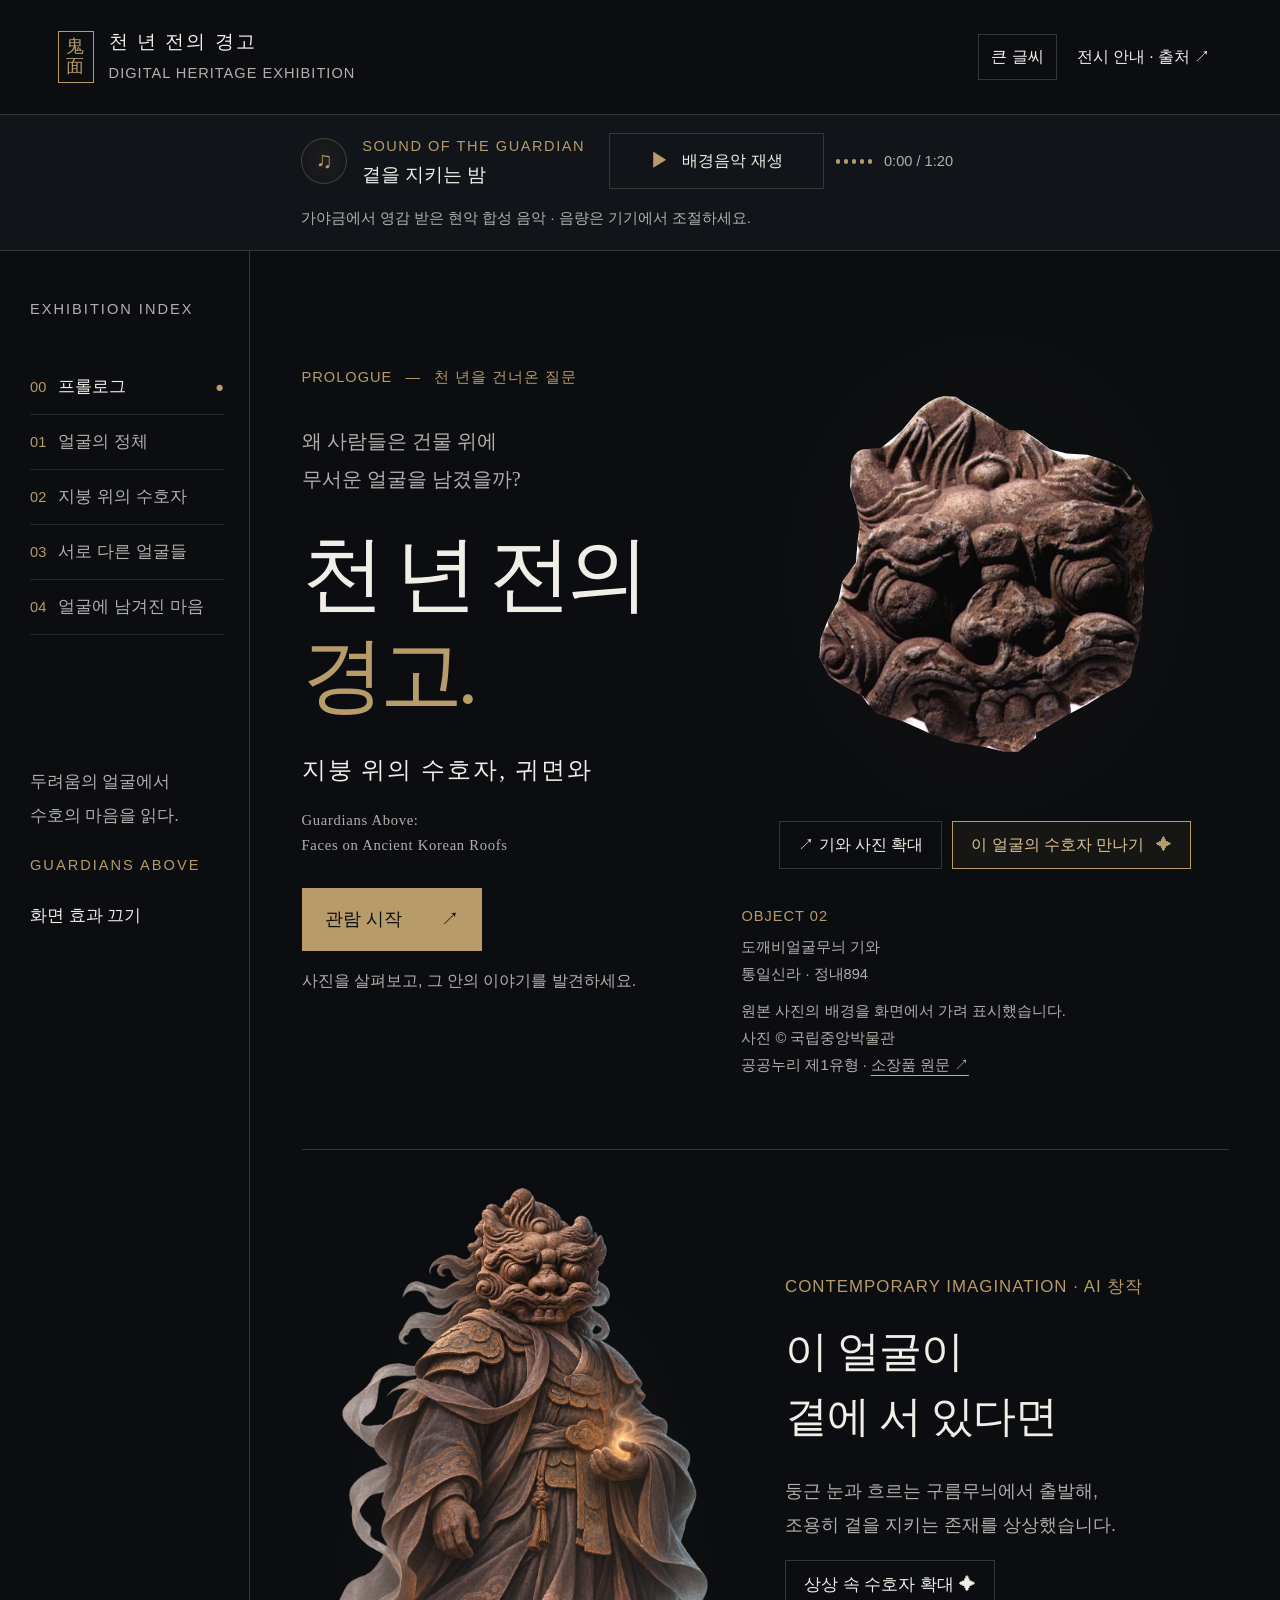
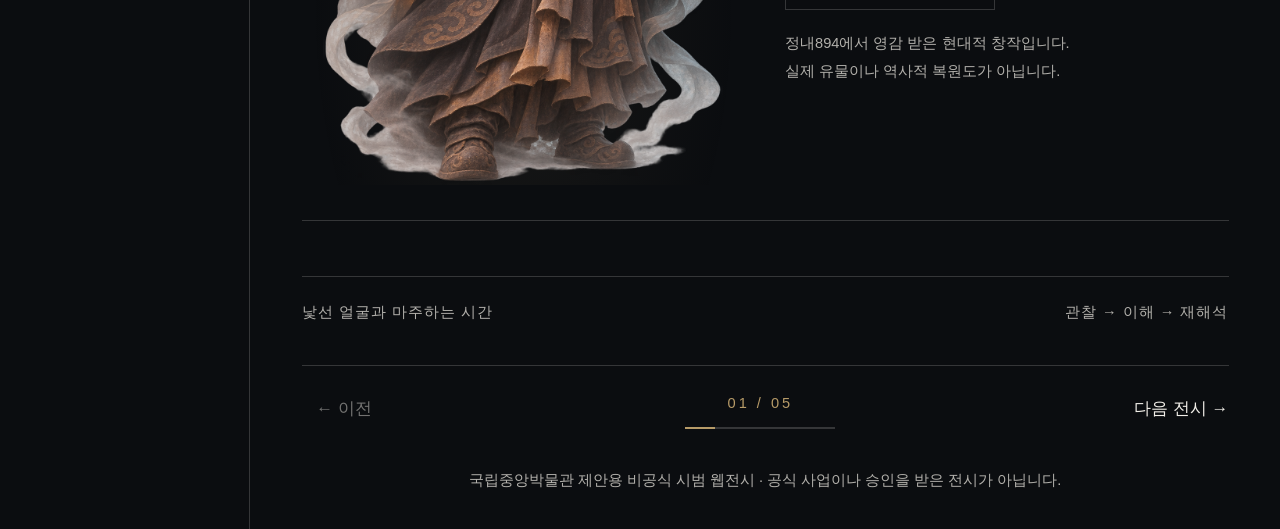
==== commit 3e9c7fc6: "Connect imagined guardian to artifacts and refine nocturnal string soundscape" ====
--- a/index.html
+++ b/index.html
@@ -4,27 +4,34 @@
 <meta charset="utf-8"><meta name="viewport" content="width=device-width,initial-scale=1">
 <meta name="description" content="귀면와 세 점을 직접 관찰하고 비교하는 비공식 디지털 문화유산 시범 전시.">
 <title>천 년 전의 경고 — 지붕 위의 수호자, 귀면와</title>
-<link rel="stylesheet" href="./style.css?v=2"><script src="./script.js?v=2" defer></script>
+<link rel="stylesheet" href="./style.css?v=3"><script src="./script.js?v=3" defer></script>
 </head>
 <body>
+<svg xmlns="http://www.w3.org/2000/svg" class="clip-definitions" width="0" height="0" aria-hidden="true" focusable="false"><defs>
+<clipPath id="A01" clipPathUnits="objectBoundingBox"><path d="M .332 .310 C .337 .291 .355 .275 .378 .260 C .403 .247 .447 .230 .478 .225 C .509 .218 .540 .219 .565 .224 C .606 .235 .640 .248 .661 .268 C .678 .284 .684 .300 .685 .320 L .685 .360 .685 .400 .686 .440 .686 .480 .685 .520 .687 .560 .688 .600 .688 .640 C .685 .652 .677 .657 .669 .660 C .651 .669 .634 .670 .615 .668 C .606 .677 .594 .676 .581 .670 C .561 .658 .544 .648 .524 .650 C .501 .652 .479 .659 .459 .672 L .440 .680 .425 .700 .416 .720 .406 .740 .392 .760 .381 .780 C .362 .788 .341 .794 .326 .796 C .316 .799 .312 .792 .312 .780 L .312 .740 .313 .700 .315 .660 .316 .620 .316 .600 .317 .580 .319 .540 .319 .520 .320 .500 .321 .480 .322 .440 .324 .420 .326 .400 .325 .380 .327 .360 .329 .340 .330 .320 Z"/></clipPath>
+<clipPath id="A02" clipPathUnits="objectBoundingBox"><path d="M .416 .128 C .393 .131 .375 .147 .362 .160 L .330 .200 .310 .218 .287 .237 .253 .240 C .232 .241 .224 .266 .225 .280 L .223 .320 .236 .360 .243 .400 .238 .440 .235 .480 .207 .520 .199 .560 .178 .600 .163 .640 .160 .680 .180 .720 .208 .740 .246 .760 .260 .780 .282 .800 .330 .815 .385 .840 .438 .860 .500 .870 .539 .880 .568 .880 .605 .850 .605 .840 .640 .820 .673 .800 .710 .780 .741 .760 .780 .740 .799 .720 .807 .680 .817 .640 .822 .600 .824 .560 .827 .520 .825 .480 .833 .440 .846 .400 .838 .360 .814 .320 .782 .280 .750 .264 .710 .252 .668 .249 .633 .240 .608 .220 .579 .200 .550 .200 .520 .180 .490 .160 .460 .143 .440 .129 Z"/></clipPath>
+<clipPath id="A03" clipPathUnits="objectBoundingBox"><path fill-rule="evenodd" clip-rule="evenodd" d="M .231 .300 C .230 .237 .254 .206 .292 .185 C .354 .150 .431 .141 .502 .140 C .576 .139 .655 .150 .707 .181 C .755 .206 .784 .239 .788 .279 L .794 .680 C .794 .720 .774 .750 .747 .771 C .727 .784 .702 .787 .672 .788 L .242 .783 C .227 .783 .224 .774 .224 .753 L .222 .436 Z M .493 .260 C .491 .242 .504 .239 .510 .242 C .520 .248 .528 .257 .525 .270 C .522 .281 .512 .286 .502 .280 C .494 .275 .492 .271 .493 .260 Z"/></clipPath>
+</defs></svg>
+
 <a class="skip" href="#main">본문으로 건너뛰기</a>
 <header class="masthead"><a class="brand" href="#intro" aria-label="천 년 전의 경고 처음으로"><span class="seal" aria-hidden="true">鬼<br>面</span><span>천 년 전의 경고<small>DIGITAL HERITAGE EXHIBITION</small></span></a><span class="edition">비공식 시범 웹전시 <span> / </span> 관람 약 5–8분</span><div class="reading-tools" role="group" aria-label="읽기 설정과 전시 안내"><button id="text-size" aria-pressed="false">큰 글씨</button><button class="text-button" data-sources>전시 안내 · 출처 ↗</button></div></header>
 <div class="sound-panel" role="region" aria-label="전시 배경음악">
-<p class="track-title"><span aria-hidden="true">♫</span> 지붕 위의 고요</p>
-<div class="sound-controls"><button id="music-toggle" aria-pressed="false" aria-controls="exhibition-music">배경음악 재생</button><label class="volume-label" for="music-volume">음량 <input id="music-volume" type="range" min="0" max="100" value="25" step="1" aria-valuetext="25퍼센트"><output id="music-volume-value" for="music-volume">25%</output></label></div>
-<p id="music-status" role="status">잔잔한 전시용 창작 음악 · 재생 버튼을 누르면 시작합니다.</p>
-<audio id="exhibition-music" loop preload="none" src="./assets/guardians-ambient.mp3"></audio>
+<div class="track-heading"><span class="record-emblem" aria-hidden="true">♫</span><div><p class="track-kicker">SOUND OF THE GUARDIAN</p><p class="track-title">곁을 지키는 밤</p></div></div>
+<div class="sound-controls"><button id="music-toggle" aria-pressed="false" aria-controls="exhibition-music"><span id="music-symbol" aria-hidden="true">▶</span><span id="music-button-label">배경음악 재생</span></button><span class="equalizer" aria-hidden="true"><i></i><i></i><i></i><i></i><i></i></span><span id="music-time" class="music-time" aria-hidden="true">0:00 / 1:20</span></div>
+<p id="music-status" role="status">가야금에서 영감 받은 현악 합성 음악 · 음량은 기기에서 조절하세요.</p>
+<audio id="exhibition-music" loop preload="none" src="./assets/guardian-night.mp3"></audio>
 </div><div class="exhibition-shell">
 <nav class="chapters" aria-label="전시관"><span class="nav-title">EXHIBITION INDEX</span><a href="#intro" data-step="0"><span>00</span> 프롤로그</a><a href="#observe" data-step="1"><span>01</span> 얼굴의 정체</a><a href="#context" data-step="2"><span>02</span> 지붕 위의 수호자</a><a href="#compare" data-step="3"><span>03</span> 서로 다른 얼굴들</a><a href="#outro" data-step="4"><span>04</span> 얼굴에 남겨진 마음</a><div class="rail-note">두려움의 얼굴에서<br>수호의 마음을 읽다.<span>GUARDIANS ABOVE</span></div><button id="motion-toggle" class="text-button motion-button" aria-pressed="false">화면 효과 끄기</button></nav>
 <main id="main" tabindex="-1">
 <section id="intro" class="scene hero" aria-labelledby="intro-title">
 <div class="hero-copy"><p class="eyebrow">PROLOGUE <span>—</span> 천 년을 건너온 질문</p><p class="opening">왜 사람들은 건물 위에<br>무서운 얼굴을 남겼을까?</p><h1 id="intro-title" tabindex="-1">천 년 전의<br><em>경고</em><span class="title-dot">.</span></h1><p class="subtitle">지붕 위의 수호자, 귀면와</p><p lang="en" class="english">Guardians Above:<br>Faces on Ancient Korean Roofs</p><button class="primary" data-go="1">관람 시작 <span aria-hidden="true">↗</span></button><p class="small muted">사진을 살펴보고, 그 안의 이야기를 발견하세요.</p></div>
-<figure class="hero-art"><div class="plate"><img src="./assets/A02.jpg" alt="정내894 귀면와. 짙은 흙빛의 얼굴에 솟은 눈과 굴곡진 윤곽이 보인다." width="618" height="600"><button class="image-open" data-view="1" aria-label="정내894 원본 사진 확대">↗ <span>확대하여 보기</span></button></div><figcaption><span class="object-number">OBJECT 02</span><span>도깨비얼굴무늬 기와<small>통일신라 · 정내894</small></span><span class="photo-credit">사진 © 국립중앙박물관<br>공공누리 제1유형 · <a data-source-link="1" target="_blank" rel="noopener">소장품 원문 ↗</a></span></figcaption></figure>
+<figure class="hero-art"><div class="plate artifact-stage"><button class="artifact-portal" data-guardian aria-label="정내894 기와에서 상상한 수호자 확대"><img class="artifact-photo artifact-A02" style="clip-path:url(#A02)" src="./assets/A02.jpg" alt="정내894 귀면와. 짙은 흙빛의 얼굴에 솟은 눈과 굴곡진 윤곽이 보인다." width="618" height="600"></button><div class="artifact-actions"><button class="image-open" data-view="1" aria-label="정내894 기와 확대">↗ 기와 사진 확대</button><button class="imagination-open" data-guardian>이 얼굴의 수호자 만나기 <span aria-hidden="true">✦</span></button></div></div><figcaption><span class="object-number">OBJECT 02</span><span>도깨비얼굴무늬 기와<small>통일신라 · 정내894</small></span><span class="photo-credit">원본 사진의 배경을 화면에서 가려 표시했습니다.<br>사진 © 국립중앙박물관<br>공공누리 제1유형 · <a data-source-link="1" target="_blank" rel="noopener">소장품 원문 ↗</a></span></figcaption></figure>
+<article class="guardian-preview" aria-labelledby="guardian-preview-title"><div class="guardian-preview-image"><img src="./assets/guardian-imagined.png" alt="정내894 귀면와의 눈과 구름무늬에서 영감 받은 도깨비 수호자. 긴 옷을 입고 작은 불빛을 감싸고 서 있다." width="1024" height="1536" loading="lazy"></div><div class="guardian-preview-copy"><span class="label">CONTEMPORARY IMAGINATION · AI 창작</span><h2 id="guardian-preview-title">이 얼굴이<br>곁에 서 있다면</h2><p>둥근 눈과 흐르는 구름무늬에서 출발해,<br>조용히 곁을 지키는 존재를 상상했습니다.</p><button class="outline" data-guardian>상상 속 수호자 확대 ✦</button><p class="small muted">정내894에서 영감 받은 현대적 창작입니다.<br>실제 유물이나 역사적 복원도가 아닙니다.</p></div></article>
 <div class="hero-bottom"><span>낯선 얼굴과 마주하는 시간</span><span>관찰 → 이해 → 재해석</span></div>
 </section>
 <section id="observe" class="scene" aria-labelledby="observe-title" hidden>
 <p class="eyebrow">EXHIBITION 01 <span>—</span> LOOK CLOSER</p><h2 id="observe-title" tabindex="-1">얼굴의 정체</h2><p class="lead">당신은 이 얼굴에서 무엇을 가장 먼저 발견했습니까?</p>
-<div class="observation-layout"><figure><div class="observation-photo"><img src="./assets/A01.jpg" alt="정내902 귀면와. 밝은 흙빛 얼굴에 둥근 눈, 입 주변의 선, 테두리 돌기가 보인다." width="3000" height="2000"><button class="hotspot eye" data-detail="eye" aria-label="1. 눈의 형태 관찰" aria-pressed="false">1</button><button class="hotspot mouth" data-detail="mouth" aria-label="2. 입 주변 관찰" aria-pressed="false">2</button><button class="hotspot rim" data-detail="rim" aria-label="3. 테두리 관찰" aria-pressed="false">3</button></div><figcaption>도깨비얼굴무늬 기와 · 통일신라 · 정내902<br>사진 © 국립중앙박물관 · 공공누리 제1유형 · <a data-source-link="0" target="_blank" rel="noopener">소장품 원문 ↗</a></figcaption></figure><aside class="observation-text"><span class="label">먼저 보고, 다시 읽기</span><h3 id="detail-title">얼굴에 남은 세 가지 단서</h3><p id="detail-copy" aria-live="polite">사진 위 숫자를 선택해 보세요. 눈, 입, 테두리에서 눈에 띄는 모양을 찾아봅니다.</p><div class="detail-buttons"><button data-detail="eye">1 눈</button><button data-detail="mouth">2 입</button><button data-detail="rim">3 테두리</button></div><button class="outline" id="detail-zoom" data-view="0">사진 확대 ↗</button><p class="small muted">해설은 실제 사진에서 보이는 형태에 대한 관찰입니다. 특정 표정의 의도를 확정하지 않습니다.</p></aside></div>
+<div class="observation-layout"><figure><div class="observation-photo artifact-stage"><img class="artifact-photo artifact-A01" style="clip-path:url(#A01)" src="./assets/A01.jpg" alt="정내902 귀면와. 밝은 흙빛 얼굴에 둥근 눈, 입 주변의 선, 테두리 돌기가 보인다." width="3000" height="2000"><button class="hotspot eye" data-detail="eye" aria-label="1. 눈의 형태 관찰" aria-pressed="false">1</button><button class="hotspot mouth" data-detail="mouth" aria-label="2. 입 주변 관찰" aria-pressed="false">2</button><button class="hotspot rim" data-detail="rim" aria-label="3. 테두리 관찰" aria-pressed="false">3</button></div><button class="observation-expand" data-view="0">기와 전체 확대 ↗</button><figcaption>도깨비얼굴무늬 기와 · 통일신라 · 정내902<br>사진 © 국립중앙박물관 · 공공누리 제1유형 · <a data-source-link="0" target="_blank" rel="noopener">소장품 원문 ↗</a></figcaption></figure><aside class="observation-text"><span class="label">먼저 보고, 다시 읽기</span><h3 id="detail-title">얼굴에 남은 세 가지 단서</h3><p id="detail-copy" aria-live="polite">사진 위 숫자를 선택해 보세요. 눈, 입, 테두리에서 눈에 띄는 모양을 찾아봅니다.</p><div class="detail-buttons"><button data-detail="eye">1 눈</button><button data-detail="mouth">2 입</button><button data-detail="rim">3 테두리</button></div><button class="outline" id="detail-zoom" data-view="0">사진 확대 ↗</button><button class="outline guardian-inline" data-guardian>기와에서 상상한 수호자 ✦</button><p class="small muted">해설은 실제 사진에서 보이는 형태에 대한 관찰입니다. 특정 표정의 의도를 확정하지 않습니다.</p></aside></div>
 </section>
 <section id="context" class="scene context" aria-labelledby="context-title" hidden>
 <p class="eyebrow">EXHIBITION 02 <span>—</span> BEYOND THE FACE</p><h2 id="context-title" tabindex="-1">지붕 위의 수호자</h2><p class="lead">무서운 얼굴은 어떻게 보호의 상징이 되었을까요?</p>
@@ -38,12 +45,13 @@
 <p class="comparison-note" id="comparison-note" aria-live="polite"></p><p class="small muted">작품 세 점의 관찰만으로 시대 전체의 양식 변화나 우열을 판단할 수는 없습니다.</p>
 </section>
 <section id="outro" class="scene outro" aria-labelledby="outro-title" hidden>
-<p class="eyebrow">EPILOGUE <span>—</span> A DIFFERENT WAY OF SEEING</p><div class="outro-grid"><div><h2 id="outro-title" tabindex="-1">얼굴에 남겨진 마음</h2><p class="closing">처음에는 두려운 얼굴처럼 보였습니다. 그러나 그 안에는 소중한 것을 지키려는 마음이 담겨 있었을지도 모릅니다.</p><p class="small muted">전시의 현대적 해석이며, 모든 귀면와의 개별 제작 의도를 뜻하지 않습니다.</p><fieldset><legend>지금 이 얼굴은 어떻게 보이나요?</legend><label><input type="radio" name="impression" value="낯선 얼굴"> 여전히 낯선 얼굴</label><label><input type="radio" name="impression" value="수호의 상징"> 수호의 상징</label><label><input type="radio" name="impression" value="새로운 질문"> 더 알고 싶은 얼굴</label></fieldset><label class="reflection-label" for="reflection">당신이라면 소중한 것을 지키기 위해<br>어떤 상징을 남기겠습니까?</label><textarea id="reflection" rows="3" maxlength="240" placeholder="나만의 생각을 남겨 보세요. (240자 이내)"></textarea><p id="reflection-status" class="small muted" aria-live="polite">기록은 서버에 전송되거나 영구 저장되지 않습니다.</p><button class="primary" id="restart">처음부터 다시 보기 <span aria-hidden="true">↺</span></button></div><figure class="outro-art"><img src="./assets/A02.jpg" alt="도입에서 보았던 통일신라 정내894 귀면와의 원본 사진." width="618" height="600"><figcaption>다시 마주한 같은 얼굴, 달라진 시선.<br>사진 © 국립중앙박물관 · 정내894 · 공공누리 제1유형<br><a data-source-link="1" target="_blank" rel="noopener">소장품 원문 ↗</a></figcaption></figure></div>
+<p class="eyebrow">EPILOGUE <span>—</span> A DIFFERENT WAY OF SEEING</p><div class="outro-grid"><div><h2 id="outro-title" tabindex="-1">얼굴에 남겨진 마음</h2><p class="closing">처음에는 두려운 얼굴처럼 보였습니다. 그러나 그 안에는 소중한 것을 지키려는 마음이 담겨 있었을지도 모릅니다.</p><p class="small muted">전시의 현대적 해석이며, 모든 귀면와의 개별 제작 의도를 뜻하지 않습니다.</p><fieldset><legend>지금 이 얼굴은 어떻게 보이나요?</legend><label><input type="radio" name="impression" value="낯선 얼굴"> 여전히 낯선 얼굴</label><label><input type="radio" name="impression" value="수호의 상징"> 수호의 상징</label><label><input type="radio" name="impression" value="새로운 질문"> 더 알고 싶은 얼굴</label></fieldset><label class="reflection-label" for="reflection">당신이라면 소중한 것을 지키기 위해<br>어떤 상징을 남기겠습니까?</label><textarea id="reflection" rows="3" maxlength="240" placeholder="나만의 생각을 남겨 보세요. (240자 이내)"></textarea><p id="reflection-status" class="small muted" aria-live="polite">기록은 서버에 전송되거나 영구 저장되지 않습니다.</p><button class="primary" id="restart">처음부터 다시 보기 <span aria-hidden="true">↺</span></button></div><figure class="outro-art"><div class="outro-stage artifact-stage"><img class="artifact-photo artifact-A02" style="clip-path:url(#A02)" src="./assets/A02.jpg" alt="도입에서 보았던 통일신라 정내894 귀면와의 원본 사진." width="618" height="600"><button class="outro-artifact-open" data-view="1">기와 확대 ↗</button></div><button class="outline guardian-inline" data-guardian>곁을 지키는 수호자 다시 보기 ✦</button><figcaption>다시 마주한 같은 얼굴, 달라진 시선.<br>사진 © 국립중앙박물관 · 정내894 · 공공누리 제1유형<br><a data-source-link="1" target="_blank" rel="noopener">소장품 원문 ↗</a></figcaption></figure></div>
 </section>
 <footer class="journey"><button id="previous">← 이전</button><div><span id="progress-text" aria-live="polite">01 / 05</span><progress id="progress" max="5" value="1" aria-label="전시 진행 상태"></progress></div><button id="next">다음 전시 →</button></footer>
 <p class="institution-note">국립중앙박물관 제안용 비공식 시범 웹전시 · 공식 사업이나 승인을 받은 전시가 아닙니다.</p>
 <noscript><p>전시관 이동과 비교에는 JavaScript가 필요합니다. 브라우저에서 JavaScript를 허용해 주세요. 자료는 <a href="./sources.md">출처 문서</a>에서도 확인할 수 있습니다.</p></noscript>
 </main></div>
-<dialog id="viewer" aria-labelledby="viewer-title"><div class="dialog-header"><h2 id="viewer-title">유물 사진 확대</h2><button data-close aria-label="확대 화면 닫기">닫기 ×</button></div><p class="small muted">+/− 버튼으로 확대하고, 스크롤 또는 터치로 사진의 다른 부분을 살펴보세요. Esc로 닫을 수 있습니다.</p><div class="viewer-viewport" tabindex="0" role="region" aria-label="확대 사진, 스크롤하여 탐색"><img id="viewer-image" alt="확대할 유물 사진"></div><div class="zoom-controls"><button id="zoom-out" aria-label="사진 축소">−</button><output id="zoom-level" aria-live="polite">100%</output><button id="zoom-in" aria-label="사진 확대">+</button><button id="zoom-reset">초기화</button></div><p id="viewer-caption" class="small"></p></dialog>
-<dialog id="sources-dialog" aria-labelledby="sources-title"><div class="dialog-header"><h2 id="sources-title">전시 안내 · 출처</h2><button data-close aria-label="전시 안내 닫기">닫기 ×</button></div><p>《천 년 전의 경고: 지붕 위의 수호자, 귀면와》는 국립중앙박물관 제안용 비공식 시범 웹전시입니다. 기관의 승인·협력·후원을 의미하지 않습니다.</p><p>소장품 정보와 사진: 국립중앙박물관. 아래 세 작품의 공식 페이지에서 공공누리 제1유형(출처표시)을 확인했습니다. 원본 사진의 색·형태를 편집하지 않았습니다.</p><div id="source-list"></div><p><a href="https://www.kogl.or.kr/info/licenseType1.do" target="_blank" rel="noopener">공공누리 제1유형 이용 조건 ↗</a></p><p>배경음악 《지붕 위의 고요》는 외부 음원이나 샘플 없이 제작한 전시용 합성 음악입니다. 옛 음악을 복원한 자료가 아닙니다. 재생·정지와 음량을 직접 조절할 수 있으며 다른 탭으로 이동하면 일시정지합니다.</p><p>역사적 맥락: 한국문화정보원 문화포털 귀면와 해설. 소장품의 확인된 정보, 사진 관찰, 현대적 해석을 구분합니다. ‘천 년’은 전시 제목이며 각 작품의 정확한 제작연대가 아닙니다.</p><p class="small muted">출처 확인일: 2026-11-13 · 상세 검증과 미확인 항목은 <a href="./sources.md">sources.md</a> · <a href="./README.md">실행·검증 안내</a></p></dialog>
+<dialog id="viewer" aria-labelledby="viewer-title"><div class="dialog-header"><h2 id="viewer-title">유물 사진 확대</h2><button data-close aria-label="확대 화면 닫기">닫기 ×</button></div><p class="small muted">+/− 버튼으로 확대하고, 스크롤 또는 터치로 사진의 다른 부분을 살펴보세요. Esc로 닫을 수 있습니다.</p><div class="viewer-viewport" tabindex="0" role="region" aria-label="확대 사진, 스크롤하여 탐색"><img id="viewer-image" alt="확대할 유물 사진"></div><div class="viewer-mode"><button id="original-toggle" aria-pressed="false">원본 사진 보기</button><span id="viewer-treatment" class="small muted">기와 외곽에 맞춰 배경을 가린 화면입니다.</span></div><div class="zoom-controls"><button id="zoom-out" aria-label="사진 축소">−</button><output id="zoom-level" aria-live="polite">100%</output><button id="zoom-in" aria-label="사진 확대">+</button><button id="zoom-reset">초기화</button></div><p id="viewer-caption" class="small"></p></dialog>
+<dialog id="guardian-dialog" aria-labelledby="guardian-title"><div class="dialog-header"><h2 id="guardian-title">기와에서 상상한 수호자</h2><button data-close aria-label="수호자 확대 닫기">닫기 ×</button></div><p class="guardian-disclaimer">AI로 만든 현대적 상상 이미지 · 정내894의 조형에서 영감을 얻었으며 실제 유물·역사적 복원도가 아닙니다.</p><div class="guardian-viewport" tabindex="0" role="region" aria-label="수호자 창작 이미지, 확대 후 스크롤하여 탐색"><img id="guardian-image" src="./assets/guardian-imagined.png" alt="둥근 눈과 소용돌이 장식의 얼굴을 한 도깨비 수호자. 긴 옷을 입고 손 안에 작은 빛을 품고 서 있는 AI 창작 이미지." width="1024" height="1536" loading="lazy"></div><div class="zoom-controls"><button id="guardian-minus" aria-label="수호자 이미지 축소">−</button><output id="guardian-scale" aria-live="polite">100%</output><button id="guardian-plus" aria-label="수호자 이미지 확대">+</button><button id="guardian-reset">초기화</button><button id="guardian-source">영감이 된 기와 보기 ↗</button></div><p class="small muted">둥근 눈 · 넓은 코 · 흐르는 구름무늬. 기와의 조형을 상상 속 얼굴과 함께 살펴보세요.</p></dialog>
+<dialog id="sources-dialog" aria-labelledby="sources-title"><div class="dialog-header"><h2 id="sources-title">전시 안내 · 출처</h2><button data-close aria-label="전시 안내 닫기">닫기 ×</button></div><p>《천 년 전의 경고: 지붕 위의 수호자, 귀면와》는 국립중앙박물관 제안용 비공식 시범 웹전시입니다. 기관의 승인·협력·후원을 의미하지 않습니다.</p><p>소장품 정보와 사진: 국립중앙박물관. 아래 세 작품의 공식 페이지에서 공공누리 제1유형(출처표시)을 확인했습니다. 원본 사진 파일은 보존하고, 화면에서는 기와 외곽 마스크로 촬영 배경을 가렸습니다. 사진 확대 화면의 ‘원본 사진 보기’에서 촬영 배경까지 확인할 수 있습니다. 수호자 이미지는 별도로 표시한 AI 창작입니다.</p><div id="source-list"></div><p><a href="https://www.kogl.or.kr/info/licenseType1.do" target="_blank" rel="noopener">공공누리 제1유형 이용 조건 ↗</a></p><p>배경음악 《곁을 지키는 밤》은 가야금의 발현·농현을 참고해 만든 전시용 현악 합성 음악입니다. 실제 가야금 연주 녹음이나 옛 음악 복원 자료가 아닙니다. 재생·정지를 직접 조절하고 음량은 기기에서 조절하며 다른 탭으로 이동하면 일시정지합니다.</p><p>역사적 맥락: 한국문화정보원 문화포털 귀면와 해설. 소장품의 확인된 정보, 사진 관찰, 현대적 해석을 구분합니다. ‘천 년’은 전시 제목이며 각 작품의 정확한 제작연대가 아닙니다.</p><p class="small muted">출처 확인일: 2026-11-13 · 상세 검증과 미확인 항목은 <a href="./sources.md">sources.md</a> · <a href="./README.md">실행·검증 안내</a></p></dialog>
 </body></html>
--- a/style.css
+++ b/style.css
@@ -36,15 +36,15 @@
 .sound-controls{display:flex;align-items:center;flex-wrap:wrap;gap:12px}
 #music-toggle{min-width:170px;font-size:.875rem}
 #music-toggle[aria-pressed=true]{border-color:var(--gold);color:#e1c692}
-.volume-label{display:flex;align-items:center;gap:8px;font-size:.8125rem;color:var(--muted)}
-#music-volume{width:100px;min-height:44px;accent-color:var(--gold);margin:0}
-#music-volume-value{min-width:3em;font-size:.8125rem}
+
+
+
 #music-status{font-size:.8125rem;color:var(--muted);margin:0;flex:1 1 250px}
 #music-toggle:disabled{opacity:.8}
 #detail-copy{min-height:6em}
 @media(min-width:1101px){.sound-panel{padding-left:calc(250px + 4%)}.edition{display:none}}
 @media(max-width:1100px){.masthead{align-items:flex-start}.edition{display:none}.reading-tools{justify-content:flex-start}.hero{grid-template-columns:1fr}.hero-art{max-width:580px;width:100%;margin:auto;padding-top:5px}.hero-art figcaption{display:grid}.outro-grid{grid-template-columns:1fr}.outro-art{max-width:520px;padding-top:5px}.hero h1{font-size:4.5rem}.context-grid{grid-template-columns:1fr}.big-character{font-size:4.5rem}.big-character span{font-size:.875rem}.evidence-grid{grid-template-columns:1fr}.comparison{grid-template-columns:1fr}.compare-image{height:350px}}
-@media(max-width:720px){.masthead{padding:18px 6%}.brand{width:100%;font-size:1rem}.brand small{font-size:.8125rem;letter-spacing:0}.reading-tools{margin:0;width:100%;justify-content:space-between}.reading-tools button{font-size:.875rem}.masthead .text-button{font-size:.875rem;margin:0}.sound-panel{padding:16px 6%;gap:10px}.sound-controls{width:100%}.volume-label{flex-wrap:wrap}#music-status{flex-basis:100%}.chapters{gap:20px}.chapters a{font-size:.875rem}.motion-button{font-size:.875rem}.hero h1{font-size:clamp(3rem,15vw,4.5rem);letter-spacing:-2px}.hero .subtitle{font-size:1.25rem}.hero .english{font-size:.875rem}.eyebrow{font-size:.8125rem}.hero-bottom{font-size:.8125rem}.hero-art figcaption{grid-template-columns:1fr}.section-heading .outline{font-size:.875rem;margin:0;padding:9px 12px}.scene h2{font-size:2rem}.journey{gap:12px;flex-wrap:wrap}.journey button{min-width:75px;font-size:.875rem}.journey>div{width:90px}.dialog-header{flex-wrap:wrap}.compare-image{height:300px}.observation-layout{gap:25px}}
+@media(max-width:720px){.masthead{padding:18px 6%}.brand{width:100%;font-size:1rem}.brand small{font-size:.8125rem;letter-spacing:0}.reading-tools{margin:0;width:100%;justify-content:space-between}.reading-tools button{font-size:.875rem}.masthead .text-button{font-size:.875rem;margin:0}.sound-panel{padding:16px 6%;gap:10px}.sound-controls{width:100%}#music-status{flex-basis:100%}.chapters{gap:20px}.chapters a{font-size:.875rem}.motion-button{font-size:.875rem}.hero h1{font-size:clamp(3rem,15vw,4.5rem);letter-spacing:-2px}.hero .subtitle{font-size:1.25rem}.hero .english{font-size:.875rem}.eyebrow{font-size:.8125rem}.hero-bottom{font-size:.8125rem}.hero-art figcaption{grid-template-columns:1fr}.section-heading .outline{font-size:.875rem;margin:0;padding:9px 12px}.scene h2{font-size:2rem}.journey{gap:12px;flex-wrap:wrap}.journey button{min-width:75px;font-size:.875rem}.journey>div{width:90px}.dialog-header{flex-wrap:wrap}.compare-image{height:300px}.observation-layout{gap:25px}}
 @media(prefers-reduced-motion:no-preference){
  .scene{animation:chapter-enter .65s ease-out both}
  .scene>.eyebrow,.hero-copy .opening{animation:words-enter .7s ease-out both}
@@ -63,3 +63,59 @@
 body.no-motion *,body.no-motion *::before,body.no-motion *::after{animation:none!important;transition:none!important}
 @media(prefers-reduced-motion:reduce){*,*::before,*::after{animation:none!important;transition:none!important;scroll-behavior:auto!important}}
 [hidden]{display:none!important}
+/* Collection photo pixels stay unchanged; these silhouettes only hide studio surroundings. */
+.clip-definitions{position:absolute;overflow:hidden;pointer-events:none}
+.artifact-A01{clip-path:url(#A01)}.artifact-A02{clip-path:url(#A02)}.artifact-A03{clip-path:url(#A03)}
+.plate,.observation-photo,.compare-image,.outro-stage,.viewer-viewport{background:radial-gradient(ellipse at 50% 45%,#2b241a40,transparent 70%);border:0}
+.hero-art .plate::before{border:0;box-shadow:none!important;animation:none}
+.artifact-portal{display:block;width:100%;padding:0;border:0;background:transparent;line-height:0}
+.artifact-portal:hover{background:radial-gradient(ellipse,#b79b680e,transparent 65%)}
+.artifact-portal .artifact-photo{display:block;width:100%;height:auto;aspect-ratio:auto}
+.artifact-actions{display:flex;justify-content:center;gap:10px;flex-wrap:wrap;margin-top:12px}
+.artifact-actions .image-open{position:static;display:inline-flex;background:transparent;font-size:.875rem;align-items:center}
+.imagination-open{font-size:.875rem;border-color:var(--gold);color:#dec392;background:#b79b6810}
+.imagination-open span{color:var(--gold);margin-left:7px}
+.observation-expand{position:absolute;bottom:10px;right:10px;font-size:.8125rem;background:#0b0d10e8;line-height:1.6}
+.guardian-inline{margin-top:12px;display:block;color:#d8c293}
+.guardian-preview{grid-column:1/-1;display:grid;grid-template-columns:1fr 1fr;gap:40px;align-items:center;margin:45px 0 15px;padding:35px 0;border-top:1px solid var(--line);border-bottom:1px solid var(--line)}
+.guardian-preview-image{height:600px;position:relative;background:radial-gradient(ellipse at 50% 70%,#b79b6815,transparent 68%)}
+.guardian-preview-image img{display:block;object-fit:contain;width:100%;height:100%}
+.guardian-preview-copy h2{font-size:2.4rem;margin:18px 0 24px;line-height:1.5}
+.guardian-preview-copy p{font-size:1rem;color:var(--muted);line-height:1.9}
+.guardian-preview-copy .small{font-size:.8125rem;margin-top:20px}
+.outro-stage{position:relative}.outro-artifact-open{position:absolute;right:0;bottom:0;background:#0b0d10d9;font-size:.875rem}
+.compare-image img{height:auto;object-fit:initial}
+.viewer-viewport img{display:block;margin:0 auto;height:auto;object-fit:initial}
+.viewer-viewport.show-original{background:#e6e4e1}
+.viewer-viewport.show-original img{clip-path:none!important}
+.viewer-mode{display:flex;flex-wrap:wrap;gap:12px;align-items:center;margin-top:15px}
+.viewer-mode button{font-size:.875rem}
+#guardian-dialog{max-width:min(1000px,96vw)}
+.guardian-disclaimer{font-size:.875rem;color:#d4bc93;line-height:1.8;margin:15px 0}
+.guardian-viewport{height:58dvh;overflow:auto;background:radial-gradient(ellipse at 50% 60%,#b79b6812,transparent 65%)}
+.guardian-viewport img{display:block;max-width:none;margin:0 auto;height:auto}
+.sound-panel{gap:16px 24px;padding-top:18px;padding-bottom:18px}
+.track-heading{display:flex;gap:15px;align-items:center;min-width:220px}
+.track-kicker{font-size:.8125rem;letter-spacing:1.5px;color:var(--gold);margin:0 0 2px}
+.sound-panel .track-title{font-family:var(--serif);font-size:1.05rem;line-height:1.5}
+.record-emblem{display:grid;place-items:center;border:1px solid #b79b6850;border-radius:50%;width:46px;height:46px;color:var(--gold);font-size:1.25rem;background:radial-gradient(circle,#b79b6815,transparent)}
+#music-toggle{display:inline-flex;align-items:center;justify-content:center;gap:12px;min-width:215px;min-height:48px}
+#music-symbol{color:var(--gold);font-size:1.1rem;min-width:1em}
+.music-time{font-variant-numeric:tabular-nums;font-size:.8125rem;color:var(--muted);white-space:nowrap}
+.equalizer{display:flex;gap:4px;align-items:center;height:30px;width:36px;color:var(--gold)}
+.equalizer i{display:block;width:4px;height:5px;border-radius:3px;background:currentColor;transform-origin:center}
+.sound-panel.is-playing .equalizer i{height:17px}
+.sound-panel.is-playing .equalizer i:nth-child(2),.sound-panel.is-playing .equalizer i:nth-child(4){height:25px}
+.sound-panel.is-playing .equalizer i:nth-child(3){height:12px}
+@media(prefers-reduced-motion:no-preference){
+ .sound-panel.is-playing .equalizer i{animation:music-bars .9s ease-in-out infinite alternate}
+ .sound-panel.is-playing .equalizer i:nth-child(2){animation-delay:-.35s}.sound-panel.is-playing .equalizer i:nth-child(3){animation-delay:-.6s}.sound-panel.is-playing .equalizer i:nth-child(4){animation-delay:-.15s}.sound-panel.is-playing .equalizer i:nth-child(5){animation-delay:-.5s}
+ .guardian-preview-image::after{content:'';position:absolute;inset:0;pointer-events:none;background:radial-gradient(ellipse at 65% 48%,#d8a45610,transparent 25%);animation:guardian-glow 6s ease-in-out infinite alternate}
+ @keyframes music-bars{from{transform:scaleY(.35)}to{transform:scaleY(1)}}
+ @keyframes guardian-glow{from{opacity:.2}to{opacity:.8}}
+}
+@media(max-width:1100px){.guardian-preview{grid-template-columns:1fr;gap:20px;width:100%}.guardian-preview-image{height:530px}.guardian-preview-copy{max-width:620px}.sound-panel{padding-left:5%}}
+@media(max-width:720px){.guardian-preview-image{height:440px}.guardian-preview-copy h2{font-size:2rem}.guardian-preview{padding-top:25px;margin-top:25px}.artifact-actions{gap:8px}.artifact-actions button{width:100%;justify-content:center}.sound-panel{padding:18px 6%}.sound-controls{gap:10px;justify-content:flex-start}#music-toggle{min-width:0;flex:1 1 190px}.track-kicker{font-size:.75rem}.guardian-viewport{height:52dvh}.observation-expand{position:static;width:100%;margin-top:10px}}
+@media(prefers-reduced-motion:no-preference){#music-symbol.is-loading{animation:loading-turn 1.5s linear infinite}@keyframes loading-turn{to{transform:rotate(360deg)}}}
+
+.observation-expand{position:static;display:block;margin:12px 0 0 auto;line-height:1.6}
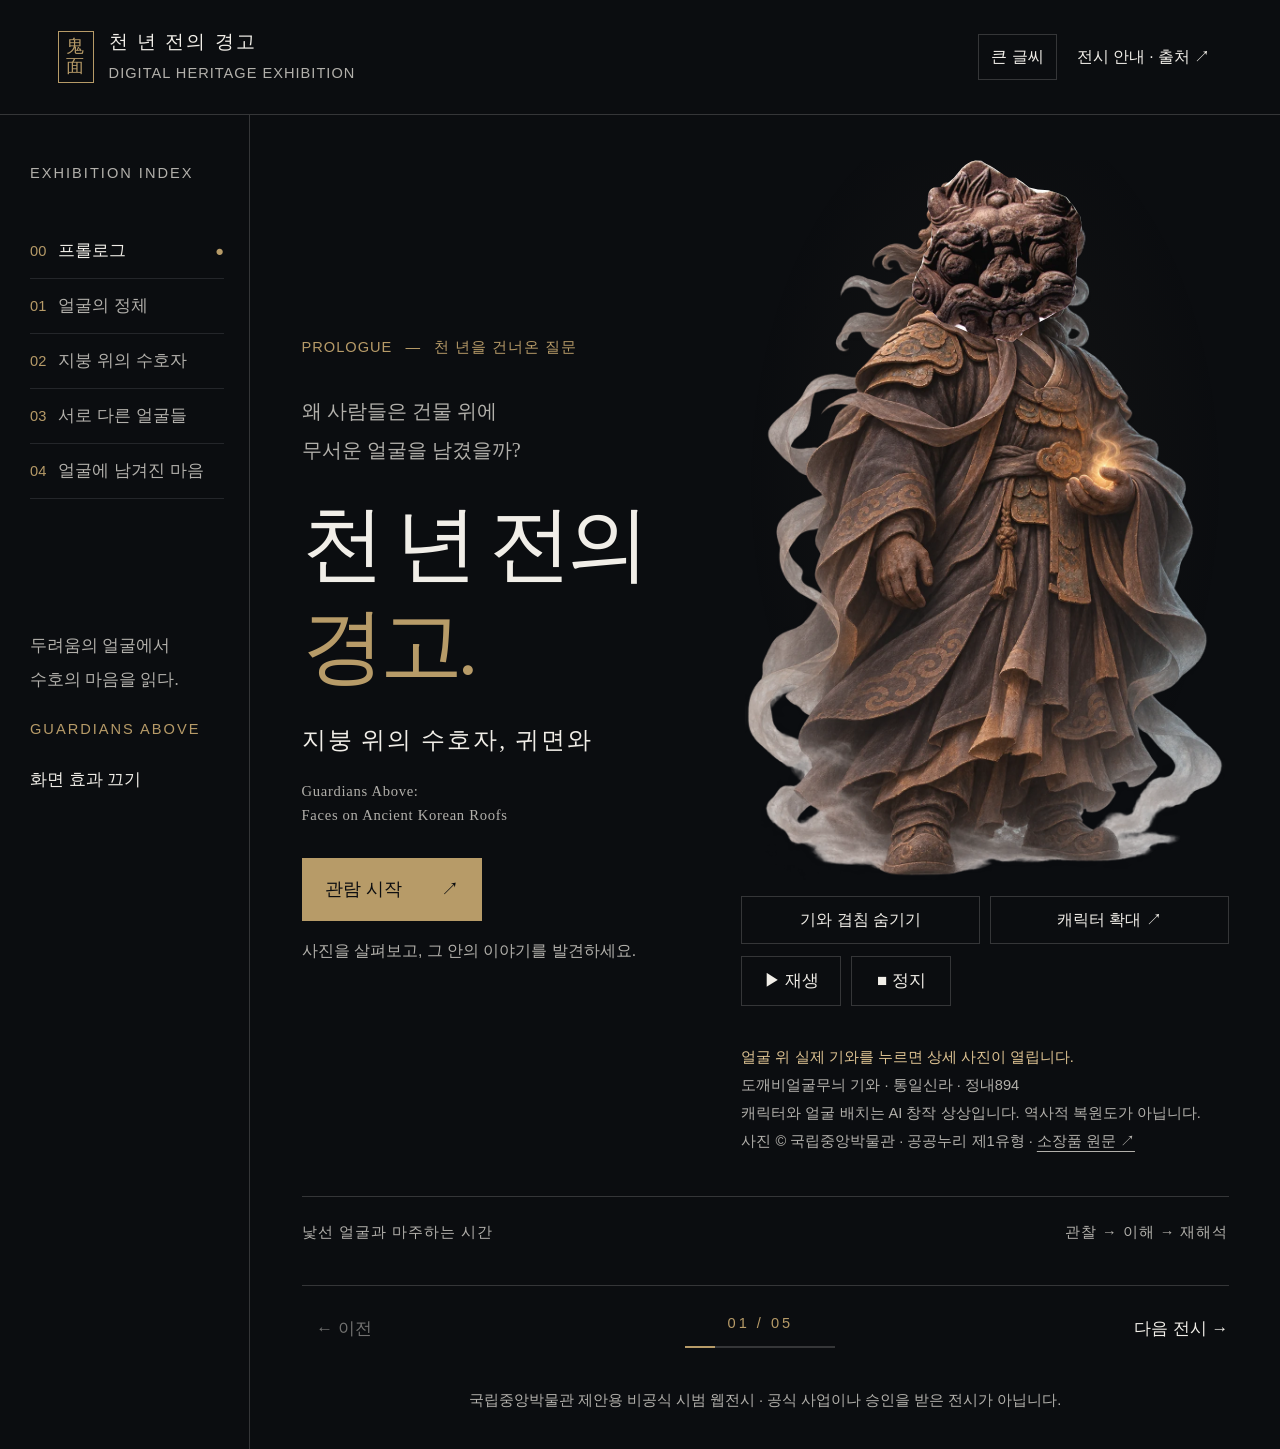
==== commit b213a4e0: "Unify artifact overlays on consistent imagined guardians and simplify autoplay controls" ====
--- a/index.html
+++ b/index.html
@@ -4,7 +4,7 @@
 <meta charset="utf-8"><meta name="viewport" content="width=device-width,initial-scale=1">
 <meta name="description" content="귀면와 세 점을 직접 관찰하고 비교하는 비공식 디지털 문화유산 시범 전시.">
 <title>천 년 전의 경고 — 지붕 위의 수호자, 귀면와</title>
-<link rel="stylesheet" href="./style.css?v=3"><script src="./script.js?v=3" defer></script>
+<link rel="stylesheet" href="./style.css?v=4"><script src="./script.js?v=4" defer></script>
 </head>
 <body>
 <svg xmlns="http://www.w3.org/2000/svg" class="clip-definitions" width="0" height="0" aria-hidden="true" focusable="false"><defs>
@@ -15,43 +15,38 @@
 
 <a class="skip" href="#main">본문으로 건너뛰기</a>
 <header class="masthead"><a class="brand" href="#intro" aria-label="천 년 전의 경고 처음으로"><span class="seal" aria-hidden="true">鬼<br>面</span><span>천 년 전의 경고<small>DIGITAL HERITAGE EXHIBITION</small></span></a><span class="edition">비공식 시범 웹전시 <span> / </span> 관람 약 5–8분</span><div class="reading-tools" role="group" aria-label="읽기 설정과 전시 안내"><button id="text-size" aria-pressed="false">큰 글씨</button><button class="text-button" data-sources>전시 안내 · 출처 ↗</button></div></header>
-<div class="sound-panel" role="region" aria-label="전시 배경음악">
-<div class="track-heading"><span class="record-emblem" aria-hidden="true">♫</span><div><p class="track-kicker">SOUND OF THE GUARDIAN</p><p class="track-title">곁을 지키는 밤</p></div></div>
-<div class="sound-controls"><button id="music-toggle" aria-pressed="false" aria-controls="exhibition-music"><span id="music-symbol" aria-hidden="true">▶</span><span id="music-button-label">배경음악 재생</span></button><span class="equalizer" aria-hidden="true"><i></i><i></i><i></i><i></i><i></i></span><span id="music-time" class="music-time" aria-hidden="true">0:00 / 1:20</span></div>
-<p id="music-status" role="status">가야금에서 영감 받은 현악 합성 음악 · 음량은 기기에서 조절하세요.</p>
-<audio id="exhibition-music" loop preload="none" src="./assets/guardian-night.mp3"></audio>
-</div><div class="exhibition-shell">
+<audio id="exhibition-music" loop autoplay preload="auto" src="./assets/guardian-night.mp3"></audio><p id="music-status" class="sr-only" role="status">배경음악 자동재생을 시도합니다. 캐릭터 옆 재생·정지 버튼으로 조절할 수 있습니다.</p>
+<div class="exhibition-shell">
 <nav class="chapters" aria-label="전시관"><span class="nav-title">EXHIBITION INDEX</span><a href="#intro" data-step="0"><span>00</span> 프롤로그</a><a href="#observe" data-step="1"><span>01</span> 얼굴의 정체</a><a href="#context" data-step="2"><span>02</span> 지붕 위의 수호자</a><a href="#compare" data-step="3"><span>03</span> 서로 다른 얼굴들</a><a href="#outro" data-step="4"><span>04</span> 얼굴에 남겨진 마음</a><div class="rail-note">두려움의 얼굴에서<br>수호의 마음을 읽다.<span>GUARDIANS ABOVE</span></div><button id="motion-toggle" class="text-button motion-button" aria-pressed="false">화면 효과 끄기</button></nav>
 <main id="main" tabindex="-1">
 <section id="intro" class="scene hero" aria-labelledby="intro-title">
 <div class="hero-copy"><p class="eyebrow">PROLOGUE <span>—</span> 천 년을 건너온 질문</p><p class="opening">왜 사람들은 건물 위에<br>무서운 얼굴을 남겼을까?</p><h1 id="intro-title" tabindex="-1">천 년 전의<br><em>경고</em><span class="title-dot">.</span></h1><p class="subtitle">지붕 위의 수호자, 귀면와</p><p lang="en" class="english">Guardians Above:<br>Faces on Ancient Korean Roofs</p><button class="primary" data-go="1">관람 시작 <span aria-hidden="true">↗</span></button><p class="small muted">사진을 살펴보고, 그 안의 이야기를 발견하세요.</p></div>
-<figure class="hero-art"><div class="plate artifact-stage"><button class="artifact-portal" data-guardian aria-label="정내894 기와에서 상상한 수호자 확대"><img class="artifact-photo artifact-A02" style="clip-path:url(#A02)" src="./assets/A02.jpg" alt="정내894 귀면와. 짙은 흙빛의 얼굴에 솟은 눈과 굴곡진 윤곽이 보인다." width="618" height="600"></button><div class="artifact-actions"><button class="image-open" data-view="1" aria-label="정내894 기와 확대">↗ 기와 사진 확대</button><button class="imagination-open" data-guardian>이 얼굴의 수호자 만나기 <span aria-hidden="true">✦</span></button></div></div><figcaption><span class="object-number">OBJECT 02</span><span>도깨비얼굴무늬 기와<small>통일신라 · 정내894</small></span><span class="photo-credit">원본 사진의 배경을 화면에서 가려 표시했습니다.<br>사진 © 국립중앙박물관<br>공공누리 제1유형 · <a data-source-link="1" target="_blank" rel="noopener">소장품 원문 ↗</a></span></figcaption></figure>
-<article class="guardian-preview" aria-labelledby="guardian-preview-title"><div class="guardian-preview-image"><img src="./assets/guardian-imagined.png" alt="정내894 귀면와의 눈과 구름무늬에서 영감 받은 도깨비 수호자. 긴 옷을 입고 작은 불빛을 감싸고 서 있다." width="1024" height="1536" loading="lazy"></div><div class="guardian-preview-copy"><span class="label">CONTEMPORARY IMAGINATION · AI 창작</span><h2 id="guardian-preview-title">이 얼굴이<br>곁에 서 있다면</h2><p>둥근 눈과 흐르는 구름무늬에서 출발해,<br>조용히 곁을 지키는 존재를 상상했습니다.</p><button class="outline" data-guardian>상상 속 수호자 확대 ✦</button><p class="small muted">정내894에서 영감 받은 현대적 창작입니다.<br>실제 유물이나 역사적 복원도가 아닙니다.</p></div></article>
+<figure class="hero-art character-figure"><div class="layered-viewport main-character" data-layered="1"></div><div class="character-actions"><button class="outline" data-layer-toggle aria-pressed="true">기와 겹침 숨기기</button><button class="outline" data-guardian="1">캐릭터 확대 ↗</button></div><div class="character-audio-controls" role="group" aria-label="캐릭터 옆 배경음악 조작"><button data-music-play aria-pressed="false">▶ 재생</button><button data-music-stop>■ 정지</button></div><figcaption><strong>얼굴 위 실제 기와를 누르면 상세 사진이 열립니다.</strong><br>도깨비얼굴무늬 기와 · 통일신라 · 정내894<br>캐릭터와 얼굴 배치는 AI 창작 상상입니다. 역사적 복원도가 아닙니다.<br>사진 © 국립중앙박물관 · 공공누리 제1유형 · <a data-source-link="1" target="_blank" rel="noopener">소장품 원문 ↗</a></figcaption></figure>
 <div class="hero-bottom"><span>낯선 얼굴과 마주하는 시간</span><span>관찰 → 이해 → 재해석</span></div>
 </section>
 <section id="observe" class="scene" aria-labelledby="observe-title" hidden>
 <p class="eyebrow">EXHIBITION 01 <span>—</span> LOOK CLOSER</p><h2 id="observe-title" tabindex="-1">얼굴의 정체</h2><p class="lead">당신은 이 얼굴에서 무엇을 가장 먼저 발견했습니까?</p>
-<div class="observation-layout"><figure><div class="observation-photo artifact-stage"><img class="artifact-photo artifact-A01" style="clip-path:url(#A01)" src="./assets/A01.jpg" alt="정내902 귀면와. 밝은 흙빛 얼굴에 둥근 눈, 입 주변의 선, 테두리 돌기가 보인다." width="3000" height="2000"><button class="hotspot eye" data-detail="eye" aria-label="1. 눈의 형태 관찰" aria-pressed="false">1</button><button class="hotspot mouth" data-detail="mouth" aria-label="2. 입 주변 관찰" aria-pressed="false">2</button><button class="hotspot rim" data-detail="rim" aria-label="3. 테두리 관찰" aria-pressed="false">3</button></div><button class="observation-expand" data-view="0">기와 전체 확대 ↗</button><figcaption>도깨비얼굴무늬 기와 · 통일신라 · 정내902<br>사진 © 국립중앙박물관 · 공공누리 제1유형 · <a data-source-link="0" target="_blank" rel="noopener">소장품 원문 ↗</a></figcaption></figure><aside class="observation-text"><span class="label">먼저 보고, 다시 읽기</span><h3 id="detail-title">얼굴에 남은 세 가지 단서</h3><p id="detail-copy" aria-live="polite">사진 위 숫자를 선택해 보세요. 눈, 입, 테두리에서 눈에 띄는 모양을 찾아봅니다.</p><div class="detail-buttons"><button data-detail="eye">1 눈</button><button data-detail="mouth">2 입</button><button data-detail="rim">3 테두리</button></div><button class="outline" id="detail-zoom" data-view="0">사진 확대 ↗</button><button class="outline guardian-inline" data-guardian>기와에서 상상한 수호자 ✦</button><p class="small muted">해설은 실제 사진에서 보이는 형태에 대한 관찰입니다. 특정 표정의 의도를 확정하지 않습니다.</p></aside></div>
+<div class="observation-layout"><figure class="character-figure"><div class="layered-viewport observation-character" data-layered="0"></div><div class="character-actions"><button class="outline" data-layer-toggle aria-pressed="true">기와 겹침 숨기기</button><button class="outline" data-guardian="0">캐릭터 확대 ↗</button><button class="outline" data-view="0">기와 상세 확대 ↗</button></div><div class="character-audio-controls" role="group" aria-label="캐릭터 옆 배경음악 조작"><button data-music-play aria-pressed="false">▶ 재생</button><button data-music-stop>■ 정지</button></div><figcaption>정내902의 얼굴을 토대로 상상한 수호자 위에 실제 기와를 겹쳤습니다.<br>AI 창작 상상 · 역사적 복원 및 실제 설치 위치를 뜻하지 않습니다.<br>사진 © 국립중앙박물관 · 공공누리 제1유형 · <a data-source-link="0" target="_blank" rel="noopener">소장품 원문 ↗</a></figcaption></figure><aside class="observation-text"><span class="label">상상 속 얼굴과 실제 기와</span><h3 id="detail-title">얼굴에 남은 세 가지 단서</h3><p id="detail-copy" aria-live="polite">얼굴 위 기와를 눌러 자세히 보세요. 아래 관찰 버튼을 선택하면 사진을 가리지 않고 눈·입·테두리를 살펴볼 수 있습니다.</p><div class="detail-buttons" role="group" aria-label="사진을 가리지 않는 관찰 지점"><button data-detail="eye" aria-pressed="false">눈의 형태</button><button data-detail="mouth" aria-pressed="false">입 주변</button><button data-detail="rim" aria-pressed="false">테두리</button></div><button class="outline" id="detail-zoom" data-view="0">사진 확대 ↗</button><p class="small muted">관찰 해설은 실제 사진에서 보이는 형태를 설명합니다. 캐릭터의 몸과 복식은 현대적으로 상상했습니다.</p></aside></div>
 </section>
 <section id="context" class="scene context" aria-labelledby="context-title" hidden>
 <p class="eyebrow">EXHIBITION 02 <span>—</span> BEYOND THE FACE</p><h2 id="context-title" tabindex="-1">지붕 위의 수호자</h2><p class="lead">무서운 얼굴은 어떻게 보호의 상징이 되었을까요?</p>
-<div class="context-grid"><div class="big-character" aria-hidden="true">辟邪<span>벽 사</span></div><div><span class="label">역사적 맥락</span><h3>사악한 기운을 물리치다</h3><p>문화포털의 귀면와 해설은 귀면문 기와를 지붕의 마루 끝을 장식하는 기와로 설명하며, 이와 같은 무늬를 벽사와 수호의 의미로 풀이합니다.</p><p>강렬한 얼굴은 두려움의 대상이면서, 건물과 그 안의 공간을 지키는 상징으로도 읽을 수 있습니다.</p><a class="source-inline" href="https://www.culture.go.kr/portal/cltKnw/usePtt/viewOrigin.do?did=6410&amp;gubun=all&amp;menuNo=200059&amp;reffer=shape" target="_blank" rel="noopener">한국문화정보원 문화포털 · 해설 원문 ↗</a></div></div>
+<div class="context-grid"><figure class="character-figure context-guardian"><div class="layered-viewport context-character" data-layered="1"></div><div class="character-audio-controls" role="group" aria-label="캐릭터 옆 배경음악 조작"><button data-music-play aria-pressed="false">▶ 재생</button><button data-music-stop>■ 정지</button></div><figcaption>정내894에서 상상한 수호자 · AI 창작 상상<br>캐릭터의 몸과 얼굴 배치는 역사적 복원도가 아닙니다.</figcaption></figure><div><span class="label">역사적 맥락 · 벽사 辟邪</span><h3>사악한 기운을 물리치다</h3><p>문화포털의 귀면와 해설은 귀면문 기와를 지붕의 마루 끝을 장식하는 기와로 설명하며, 이와 같은 무늬를 벽사와 수호의 의미로 풀이합니다.</p><p>강렬한 얼굴은 두려움의 대상이면서, 건물과 그 안의 공간을 지키는 상징으로도 읽을 수 있습니다.</p><a class="source-inline" href="https://www.culture.go.kr/portal/cltKnw/usePtt/viewOrigin.do?did=6410&amp;gubun=all&amp;menuNo=200059&amp;reffer=shape" target="_blank" rel="noopener">한국문화정보원 문화포털 · 해설 원문 ↗</a></div></div>
 <div class="evidence-grid"><article><span class="label">기관이 확인한 정보</span><h3>건축을 이루던 기와</h3><p>세 소장품은 모두 국립중앙박물관 자료에서 ‘건축부재–지붕재–귀면와’로 분류됩니다.</p></article><article><span class="label">아직 알 수 없는 것</span><h3>이 얼굴이 있던 자리</h3><p>이 세 점의 원래 건물과 정확한 설치 위치는 확인하지 못했습니다. 일반적인 사용 맥락과 개별 유물의 이력은 구분해야 합니다.</p></article></div>
 <blockquote>무서움이, 누군가에게는<br><em>안전의 표정</em>이었을지도 모릅니다.<cite>전시 기획자의 현대적 해석</cite></blockquote>
 </section>
 <section id="compare" class="scene" aria-labelledby="compare-title" hidden>
-<div class="section-heading"><div><p class="eyebrow">EXHIBITION 03 <span>—</span> SIDE BY SIDE</p><h2 id="compare-title" tabindex="-1">서로 다른 얼굴들</h2></div><button class="outline" id="reset-compare">비교 초기화 ↺</button></div><p class="lead">같은 이름, 다른 표정. 두 얼굴의 눈과 입, 윤곽을 비교해 보세요.</p><p class="small muted">각 사진의 비율을 유지한 비교입니다. 화면의 크기는 실제 유물의 크기 비례가 아닙니다.</p>
-<div class="comparison"><article class="compare-card" data-side="left"><label for="left-select">왼쪽 유물</label><select id="left-select"></select><div class="compare-image" id="left-image"></div><div class="zoom-controls"><button data-scale="left:-0.25" aria-label="왼쪽 유물 축소">−</button><output id="left-scale">100%</output><button data-scale="left:0.25" aria-label="왼쪽 유물 확대">+</button><button data-side-view="left">원본 보기 ↗</button></div><div id="left-info" class="object-info"></div></article><article class="compare-card" data-side="right"><label for="right-select">오른쪽 유물</label><select id="right-select"></select><div class="compare-image" id="right-image"></div><div class="zoom-controls"><button data-scale="right:-0.25" aria-label="오른쪽 유물 축소">−</button><output id="right-scale">100%</output><button data-scale="right:0.25" aria-label="오른쪽 유물 확대">+</button><button data-side-view="right">원본 보기 ↗</button></div><div id="right-info" class="object-info"></div></article></div>
+<div class="section-heading"><div><p class="eyebrow">EXHIBITION 03 <span>—</span> SIDE BY SIDE</p><h2 id="compare-title" tabindex="-1">서로 다른 얼굴들</h2></div><button class="outline" id="reset-compare">비교 초기화 ↺</button></div><p class="lead">같은 기와는 같은 수호자로. 상상 속 얼굴에 겹친 실제 기와를 비교해 보세요.</p><p class="small muted">얼굴 위 기와를 누르면 해당 유물의 상세 사진이 열립니다. 캐릭터는 AI 창작 상상이며 실제 크기 비교나 학술 복원이 아닙니다.</p>
+<div class="comparison"><article class="compare-card" data-side="left"><label for="left-select">왼쪽 유물</label><select id="left-select"></select><div class="compare-image layered-viewport" id="left-image"></div><div class="character-actions"><button class="outline" data-side-toggle="left" aria-pressed="true">기와 겹침 숨기기</button><button class="outline" data-side-guardian="left">캐릭터 확대 ↗</button></div><div class="character-audio-controls" role="group" aria-label="왼쪽 캐릭터 배경음악"><button data-music-play aria-pressed="false">▶ 재생</button><button data-music-stop>■ 정지</button></div><div class="zoom-controls"><button data-scale="left:-0.25" aria-label="왼쪽 유물 축소">−</button><output id="left-scale">100%</output><button data-scale="left:0.25" aria-label="왼쪽 유물 확대">+</button><button data-side-view="left">기와 상세 ↗</button></div><div id="left-info" class="object-info"></div></article><article class="compare-card" data-side="right"><label for="right-select">오른쪽 유물</label><select id="right-select"></select><div class="compare-image layered-viewport" id="right-image"></div><div class="character-actions"><button class="outline" data-side-toggle="right" aria-pressed="true">기와 겹침 숨기기</button><button class="outline" data-side-guardian="right">캐릭터 확대 ↗</button></div><div class="character-audio-controls" role="group" aria-label="오른쪽 캐릭터 배경음악"><button data-music-play aria-pressed="false">▶ 재생</button><button data-music-stop>■ 정지</button></div><div class="zoom-controls"><button data-scale="right:-0.25" aria-label="오른쪽 유물 축소">−</button><output id="right-scale">100%</output><button data-scale="right:0.25" aria-label="오른쪽 유물 확대">+</button><button data-side-view="right">기와 상세 ↗</button></div><div id="right-info" class="object-info"></div></article></div>
 <p class="comparison-note" id="comparison-note" aria-live="polite"></p><p class="small muted">작품 세 점의 관찰만으로 시대 전체의 양식 변화나 우열을 판단할 수는 없습니다.</p>
 </section>
 <section id="outro" class="scene outro" aria-labelledby="outro-title" hidden>
-<p class="eyebrow">EPILOGUE <span>—</span> A DIFFERENT WAY OF SEEING</p><div class="outro-grid"><div><h2 id="outro-title" tabindex="-1">얼굴에 남겨진 마음</h2><p class="closing">처음에는 두려운 얼굴처럼 보였습니다. 그러나 그 안에는 소중한 것을 지키려는 마음이 담겨 있었을지도 모릅니다.</p><p class="small muted">전시의 현대적 해석이며, 모든 귀면와의 개별 제작 의도를 뜻하지 않습니다.</p><fieldset><legend>지금 이 얼굴은 어떻게 보이나요?</legend><label><input type="radio" name="impression" value="낯선 얼굴"> 여전히 낯선 얼굴</label><label><input type="radio" name="impression" value="수호의 상징"> 수호의 상징</label><label><input type="radio" name="impression" value="새로운 질문"> 더 알고 싶은 얼굴</label></fieldset><label class="reflection-label" for="reflection">당신이라면 소중한 것을 지키기 위해<br>어떤 상징을 남기겠습니까?</label><textarea id="reflection" rows="3" maxlength="240" placeholder="나만의 생각을 남겨 보세요. (240자 이내)"></textarea><p id="reflection-status" class="small muted" aria-live="polite">기록은 서버에 전송되거나 영구 저장되지 않습니다.</p><button class="primary" id="restart">처음부터 다시 보기 <span aria-hidden="true">↺</span></button></div><figure class="outro-art"><div class="outro-stage artifact-stage"><img class="artifact-photo artifact-A02" style="clip-path:url(#A02)" src="./assets/A02.jpg" alt="도입에서 보았던 통일신라 정내894 귀면와의 원본 사진." width="618" height="600"><button class="outro-artifact-open" data-view="1">기와 확대 ↗</button></div><button class="outline guardian-inline" data-guardian>곁을 지키는 수호자 다시 보기 ✦</button><figcaption>다시 마주한 같은 얼굴, 달라진 시선.<br>사진 © 국립중앙박물관 · 정내894 · 공공누리 제1유형<br><a data-source-link="1" target="_blank" rel="noopener">소장품 원문 ↗</a></figcaption></figure></div>
+<p class="eyebrow">EPILOGUE <span>—</span> A DIFFERENT WAY OF SEEING</p><div class="outro-grid"><div><h2 id="outro-title" tabindex="-1">얼굴에 남겨진 마음</h2><p class="closing">처음에는 두려운 얼굴처럼 보였습니다. 그러나 그 안에는 소중한 것을 지키려는 마음이 담겨 있었을지도 모릅니다.</p><p class="small muted">전시의 현대적 해석이며, 모든 귀면와의 개별 제작 의도를 뜻하지 않습니다.</p><fieldset><legend>지금 이 얼굴은 어떻게 보이나요?</legend><label><input type="radio" name="impression" value="낯선 얼굴"> 여전히 낯선 얼굴</label><label><input type="radio" name="impression" value="수호의 상징"> 수호의 상징</label><label><input type="radio" name="impression" value="새로운 질문"> 더 알고 싶은 얼굴</label></fieldset><label class="reflection-label" for="reflection">당신이라면 소중한 것을 지키기 위해<br>어떤 상징을 남기겠습니까?</label><textarea id="reflection" rows="3" maxlength="240" placeholder="나만의 생각을 남겨 보세요. (240자 이내)"></textarea><p id="reflection-status" class="small muted" aria-live="polite">기록은 서버에 전송되거나 영구 저장되지 않습니다.</p><button class="primary" id="restart">처음부터 다시 보기 <span aria-hidden="true">↺</span></button></div><figure class="outro-art character-figure"><div class="layered-viewport outro-character" data-layered="1"></div><div class="character-actions"><button class="outline" data-layer-toggle aria-pressed="true">기와 겹침 숨기기</button><button class="outline" data-guardian="1">캐릭터 확대 ↗</button></div><div class="character-audio-controls" role="group" aria-label="캐릭터 옆 배경음악 조작"><button data-music-play aria-pressed="false">▶ 재생</button><button data-music-stop>■ 정지</button></div><figcaption>도입에서 마주한 같은 기와, 같은 수호자.<br>AI 창작 상상 · 얼굴 위 기와를 누르면 실제 사진이 열립니다.<br>사진 © 국립중앙박물관 · 정내894 · 공공누리 제1유형<br><a data-source-link="1" target="_blank" rel="noopener">소장품 원문 ↗</a></figcaption></figure></div>
 </section>
 <footer class="journey"><button id="previous">← 이전</button><div><span id="progress-text" aria-live="polite">01 / 05</span><progress id="progress" max="5" value="1" aria-label="전시 진행 상태"></progress></div><button id="next">다음 전시 →</button></footer>
 <p class="institution-note">국립중앙박물관 제안용 비공식 시범 웹전시 · 공식 사업이나 승인을 받은 전시가 아닙니다.</p>
 <noscript><p>전시관 이동과 비교에는 JavaScript가 필요합니다. 브라우저에서 JavaScript를 허용해 주세요. 자료는 <a href="./sources.md">출처 문서</a>에서도 확인할 수 있습니다.</p></noscript>
 </main></div>
-<dialog id="viewer" aria-labelledby="viewer-title"><div class="dialog-header"><h2 id="viewer-title">유물 사진 확대</h2><button data-close aria-label="확대 화면 닫기">닫기 ×</button></div><p class="small muted">+/− 버튼으로 확대하고, 스크롤 또는 터치로 사진의 다른 부분을 살펴보세요. Esc로 닫을 수 있습니다.</p><div class="viewer-viewport" tabindex="0" role="region" aria-label="확대 사진, 스크롤하여 탐색"><img id="viewer-image" alt="확대할 유물 사진"></div><div class="viewer-mode"><button id="original-toggle" aria-pressed="false">원본 사진 보기</button><span id="viewer-treatment" class="small muted">기와 외곽에 맞춰 배경을 가린 화면입니다.</span></div><div class="zoom-controls"><button id="zoom-out" aria-label="사진 축소">−</button><output id="zoom-level" aria-live="polite">100%</output><button id="zoom-in" aria-label="사진 확대">+</button><button id="zoom-reset">초기화</button></div><p id="viewer-caption" class="small"></p></dialog>
-<dialog id="guardian-dialog" aria-labelledby="guardian-title"><div class="dialog-header"><h2 id="guardian-title">기와에서 상상한 수호자</h2><button data-close aria-label="수호자 확대 닫기">닫기 ×</button></div><p class="guardian-disclaimer">AI로 만든 현대적 상상 이미지 · 정내894의 조형에서 영감을 얻었으며 실제 유물·역사적 복원도가 아닙니다.</p><div class="guardian-viewport" tabindex="0" role="region" aria-label="수호자 창작 이미지, 확대 후 스크롤하여 탐색"><img id="guardian-image" src="./assets/guardian-imagined.png" alt="둥근 눈과 소용돌이 장식의 얼굴을 한 도깨비 수호자. 긴 옷을 입고 손 안에 작은 빛을 품고 서 있는 AI 창작 이미지." width="1024" height="1536" loading="lazy"></div><div class="zoom-controls"><button id="guardian-minus" aria-label="수호자 이미지 축소">−</button><output id="guardian-scale" aria-live="polite">100%</output><button id="guardian-plus" aria-label="수호자 이미지 확대">+</button><button id="guardian-reset">초기화</button><button id="guardian-source">영감이 된 기와 보기 ↗</button></div><p class="small muted">둥근 눈 · 넓은 코 · 흐르는 구름무늬. 기와의 조형을 상상 속 얼굴과 함께 살펴보세요.</p></dialog>
-<dialog id="sources-dialog" aria-labelledby="sources-title"><div class="dialog-header"><h2 id="sources-title">전시 안내 · 출처</h2><button data-close aria-label="전시 안내 닫기">닫기 ×</button></div><p>《천 년 전의 경고: 지붕 위의 수호자, 귀면와》는 국립중앙박물관 제안용 비공식 시범 웹전시입니다. 기관의 승인·협력·후원을 의미하지 않습니다.</p><p>소장품 정보와 사진: 국립중앙박물관. 아래 세 작품의 공식 페이지에서 공공누리 제1유형(출처표시)을 확인했습니다. 원본 사진 파일은 보존하고, 화면에서는 기와 외곽 마스크로 촬영 배경을 가렸습니다. 사진 확대 화면의 ‘원본 사진 보기’에서 촬영 배경까지 확인할 수 있습니다. 수호자 이미지는 별도로 표시한 AI 창작입니다.</p><div id="source-list"></div><p><a href="https://www.kogl.or.kr/info/licenseType1.do" target="_blank" rel="noopener">공공누리 제1유형 이용 조건 ↗</a></p><p>배경음악 《곁을 지키는 밤》은 가야금의 발현·농현을 참고해 만든 전시용 현악 합성 음악입니다. 실제 가야금 연주 녹음이나 옛 음악 복원 자료가 아닙니다. 재생·정지를 직접 조절하고 음량은 기기에서 조절하며 다른 탭으로 이동하면 일시정지합니다.</p><p>역사적 맥락: 한국문화정보원 문화포털 귀면와 해설. 소장품의 확인된 정보, 사진 관찰, 현대적 해석을 구분합니다. ‘천 년’은 전시 제목이며 각 작품의 정확한 제작연대가 아닙니다.</p><p class="small muted">출처 확인일: 2026-11-13 · 상세 검증과 미확인 항목은 <a href="./sources.md">sources.md</a> · <a href="./README.md">실행·검증 안내</a></p></dialog>
+<dialog id="viewer" aria-labelledby="viewer-title"><div class="dialog-header"><h2 id="viewer-title">유물 사진 확대</h2><button data-close aria-label="확대 화면 닫기">닫기 ×</button></div><p class="small muted">+/− 버튼으로 확대하고, 스크롤 또는 터치로 사진의 다른 부분을 살펴보세요. Esc로 닫을 수 있습니다.</p><div class="viewer-viewport" tabindex="0" role="region" aria-label="확대 사진, 스크롤하여 탐색"><img id="viewer-image" alt="확대할 유물 사진"></div><div class="viewer-mode"><button id="original-toggle" aria-pressed="false">원본 사진 보기</button><span id="viewer-treatment" class="small muted">기와 외곽에 맞춰 배경을 가린 화면입니다.</span></div><div class="zoom-controls"><button id="zoom-out" aria-label="사진 축소">−</button><output id="zoom-level" aria-live="polite">100%</output><button id="zoom-in" aria-label="사진 확대">+</button><button id="zoom-reset">초기화</button></div><p id="viewer-observation" class="small"></p><p id="viewer-caption" class="small"></p></dialog>
+<dialog id="guardian-dialog" aria-labelledby="guardian-title"><div class="dialog-header"><h2 id="guardian-title">기와에서 상상한 수호자</h2><button data-close aria-label="수호자 확대 닫기">닫기 ×</button></div><p class="guardian-disclaimer">AI 창작 상상 · 얼굴 위에 실제 기와를 겹친 전시 연출이며 역사적 복원도가 아닙니다.</p><div class="guardian-viewport layered-viewport" tabindex="0" role="region" aria-label="기와를 겹친 수호자, 확대 후 스크롤하여 탐색"></div><div class="zoom-controls"><button id="guardian-minus" aria-label="수호자 이미지 축소">−</button><output id="guardian-scale" aria-live="polite">100%</output><button id="guardian-plus" aria-label="수호자 이미지 확대">+</button><button id="guardian-reset">초기화</button><button id="guardian-layer-toggle" aria-pressed="true">기와 겹침 숨기기</button><button id="guardian-source">실제 기와 자세히 보기 ↗</button></div><div class="character-audio-controls" role="group" aria-label="캐릭터 옆 배경음악 조작"><button data-music-play aria-pressed="false">▶ 재생</button><button data-music-stop>■ 정지</button></div></dialog>
+<dialog id="sources-dialog" aria-labelledby="sources-title"><div class="dialog-header"><h2 id="sources-title">전시 안내 · 출처</h2><button data-close aria-label="전시 안내 닫기">닫기 ×</button></div><p>《천 년 전의 경고: 지붕 위의 수호자, 귀면와》는 국립중앙박물관 제안용 비공식 시범 웹전시입니다. 기관의 승인·협력·후원을 의미하지 않습니다.</p><p>소장품 정보와 사진: 국립중앙박물관. 아래 세 작품의 공식 페이지에서 공공누리 제1유형(출처표시)을 확인했습니다. 원본 사진 파일은 보존하고, 화면에서는 기와 외곽 마스크로 촬영 배경을 가렸습니다. 사진 확대 화면의 ‘원본 사진 보기’에서 촬영 배경까지 확인할 수 있습니다. 수호자 이미지는 별도로 표시한 AI 창작입니다.</p><div id="source-list"></div><p><a href="https://www.kogl.or.kr/info/licenseType1.do" target="_blank" rel="noopener">공공누리 제1유형 이용 조건 ↗</a></p><p>배경음악 《곁을 지키는 밤》은 가야금의 발현·농현을 참고해 만든 전시용 현악 합성 음악입니다. 실제 가야금 연주 녹음이나 옛 음악 복원 자료가 아닙니다. 페이지를 열면 자동재생을 시도합니다. 브라우저가 차단하면 첫 클릭 또는 재생 버튼으로 시작합니다. 캐릭터 옆 재생·정지 버튼으로 조절하고 음량은 기기에서 조절합니다. 정지는 음악을 처음으로 되돌립니다.</p><p>역사적 맥락: 한국문화정보원 문화포털 귀면와 해설. 소장품의 확인된 정보, 사진 관찰, 현대적 해석을 구분합니다. ‘천 년’은 전시 제목이며 각 작품의 정확한 제작연대가 아닙니다.</p><p class="small muted">출처 확인일: 2026-11-13 · 상세 검증과 미확인 항목은 <a href="./sources.md">sources.md</a> · <a href="./README.md">실행·검증 안내</a> · <a href="./review.md">검토·수정 기록</a></p></dialog>
 </body></html>
--- a/style.css
+++ b/style.css
@@ -119,3 +119,34 @@
 @media(prefers-reduced-motion:no-preference){#music-symbol.is-loading{animation:loading-turn 1.5s linear infinite}@keyframes loading-turn{to{transform:rotate(360deg)}}}
 
 .observation-expand{position:static;display:block;margin:12px 0 0 auto;line-height:1.6}
+/* Shared character + documentary tile composition. All geometry lives in the registry. */
+.sr-only{position:absolute;width:1px;height:1px;padding:0;margin:-1px;overflow:hidden;clip:rect(0,0,0,0);white-space:nowrap;border:0}
+.layered-viewport{position:relative;overflow:auto;background:radial-gradient(ellipse at 50% 45%,#b79b6810,transparent 70%);width:100%;height:660px}
+.layered-scene{position:relative;aspect-ratio:2/3;max-width:none;margin:0 auto;isolation:isolate}
+.layered-scene>img.imagined-character{display:block;position:relative;width:100%;height:auto;aspect-ratio:2/3;max-width:none;object-fit:contain}
+.tile-overlay{position:absolute;z-index:2;display:block;padding:0;min-height:0;border:0;background:transparent;line-height:0;transform-origin:center;cursor:zoom-in}
+.tile-overlay:hover{background:transparent}.tile-overlay:focus-visible{outline:2px solid #e4bd76;outline-offset:5px}
+.tile-crop{display:block;position:relative;width:100%;overflow:hidden;pointer-events:none}
+.tile-crop>img.overlaid-artifact{display:block;position:absolute;height:auto;max-width:none;object-fit:initial;margin:0;pointer-events:none;filter:drop-shadow(0 0 2px #e4bd7630)}
+.tile-overlay:hover .overlaid-artifact{filter:drop-shadow(0 0 3px #e4bd76)}
+.character-figure{min-width:0}.hero-art.character-figure{padding-top:0}
+.character-actions{display:flex;flex-wrap:wrap;gap:10px;margin:16px 0 12px}
+.character-actions button{font-size:.875rem;flex:1 1 140px}
+.character-audio-controls{display:flex;gap:10px;margin:12px 0 18px;align-items:center;justify-content:flex-start}
+.character-audio-controls button{font-size:.9375rem;min-width:100px;min-height:46px}
+.character-audio-controls [aria-pressed=true]{border-color:var(--gold);background:#b79b6820;color:#e0c899}
+.character-figure figcaption{line-height:1.9;font-size:.8125rem}.character-figure figcaption strong{color:#dec392;font-weight:400}
+.hero-art figcaption{display:block}.main-character{height:720px}
+.observation-character{height:680px}
+.detail-buttons [aria-pressed=true]{border-color:var(--gold);background:#b79b681a;color:#e0c899}
+.outro-art.character-figure{padding-top:0}.outro-character{height:620px}
+.compare-image.layered-viewport{height:650px;margin-top:18px;display:block}
+.compare-card .zoom-controls{margin-top:8px}.compare-card .character-actions{margin-bottom:6px}
+.guardian-viewport.layered-viewport{height:58dvh;min-height:260px}
+.image-error{font-size:.875rem;line-height:1.8}
+.layered-scene>.image-error{position:absolute;inset:auto 10% 5%;z-index:3;background:#171a20;color:var(--text)}
+@media(prefers-reduced-motion:no-preference){.tile-overlay{animation:tile-arrive .85s ease-out both}@keyframes tile-arrive{from{opacity:0;transform:translateY(-8px)}to{opacity:1;transform:none}}}
+@media(max-width:1100px){.observation-layout{grid-template-columns:1fr}.main-character,.observation-character{height:650px}.compare-image.layered-viewport{height:620px}.outro-character{height:600px}}
+@media(max-width:720px){.main-character,.observation-character{height:550px}.compare-image.layered-viewport{height:550px}.outro-character{height:520px}.character-actions{gap:8px}.character-actions button{font-size:.875rem}.character-audio-controls{justify-content:center}.guardian-viewport.layered-viewport{height:50dvh}.observation-text h3{min-height:0}}
+.context-character{height:480px}.context-guardian figcaption{font-size:.8125rem}
+@media(max-width:720px){.context-character{height:480px}}
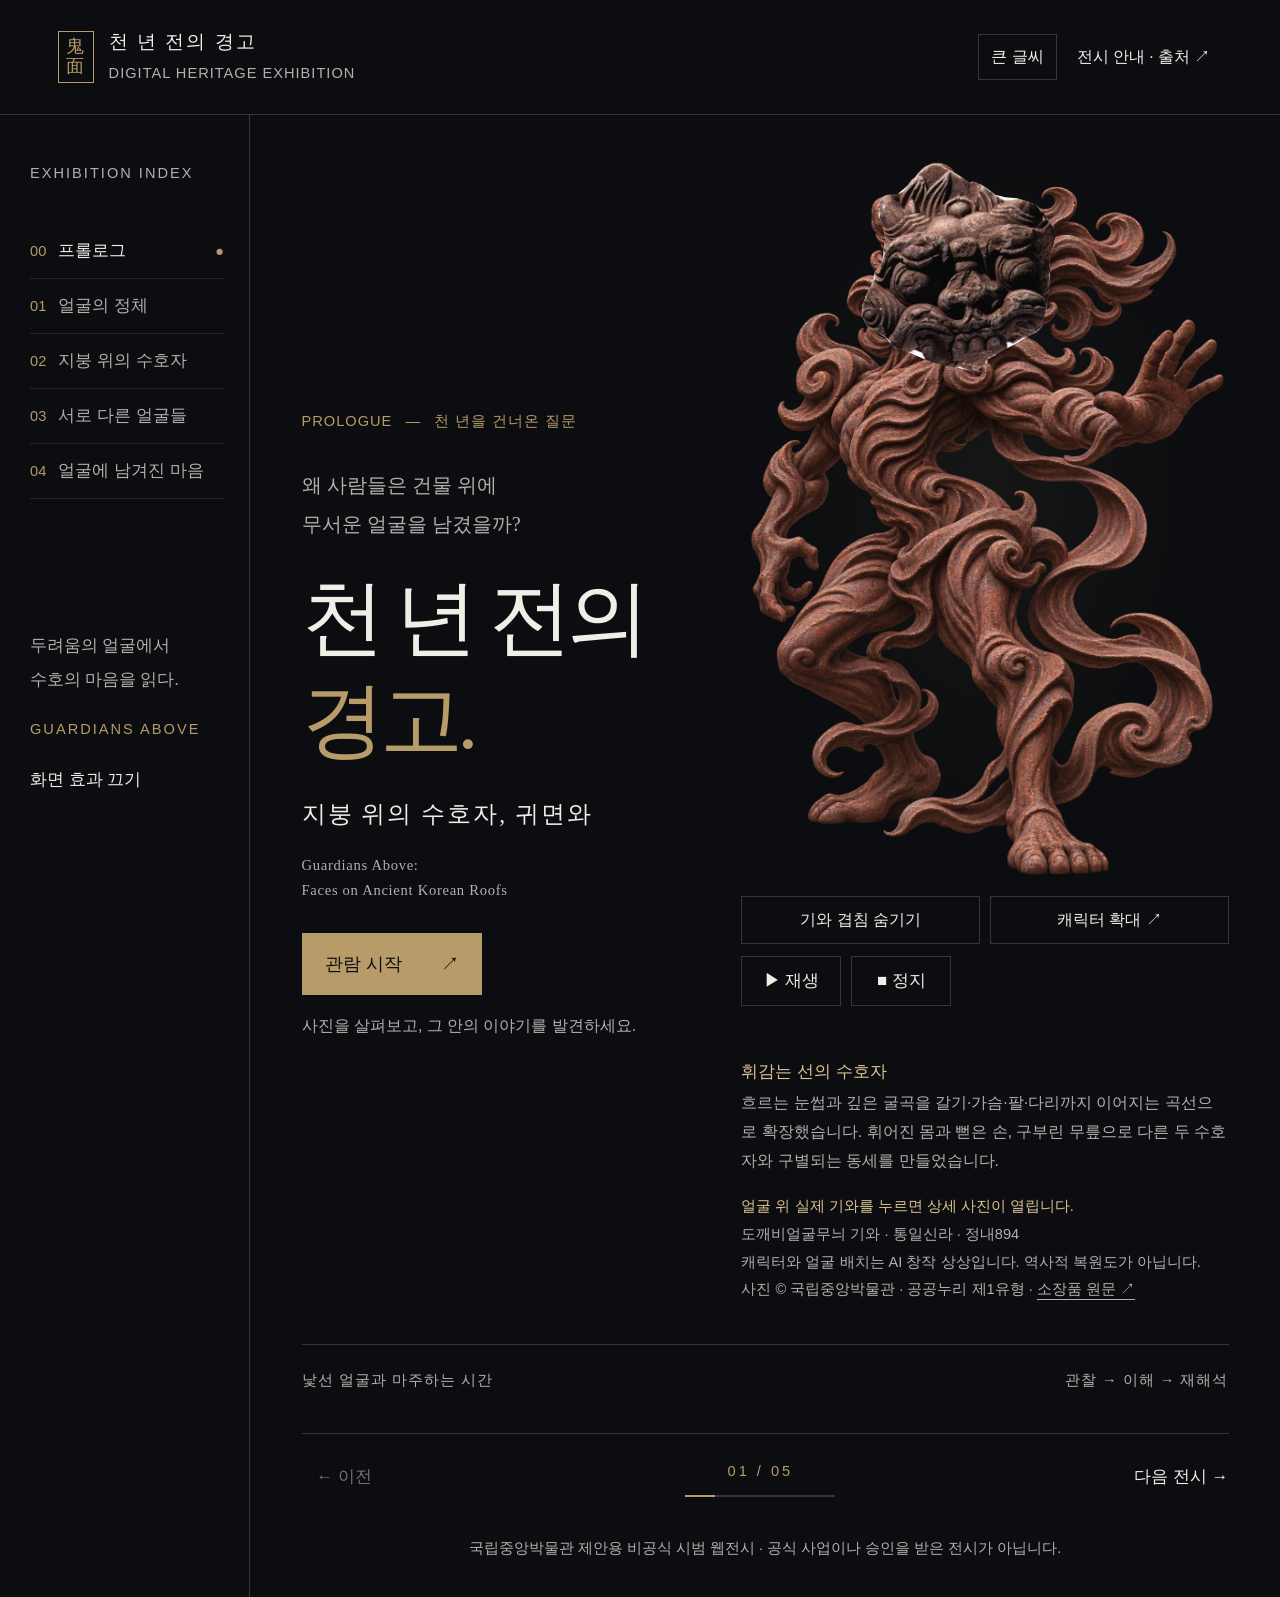
==== commit 608434c7: "Redesign guardian anatomy and silhouettes from each tile’s visual language" ====
--- a/index.html
+++ b/index.html
@@ -4,7 +4,7 @@
 <meta charset="utf-8"><meta name="viewport" content="width=device-width,initial-scale=1">
 <meta name="description" content="귀면와 세 점을 직접 관찰하고 비교하는 비공식 디지털 문화유산 시범 전시.">
 <title>천 년 전의 경고 — 지붕 위의 수호자, 귀면와</title>
-<link rel="stylesheet" href="./style.css?v=4"><script src="./script.js?v=4" defer></script>
+<link rel="stylesheet" href="./style.css?v=5"><script src="./script.js?v=5" defer></script>
 </head>
 <body>
 <svg xmlns="http://www.w3.org/2000/svg" class="clip-definitions" width="0" height="0" aria-hidden="true" focusable="false"><defs>
@@ -26,7 +26,7 @@
 </section>
 <section id="observe" class="scene" aria-labelledby="observe-title" hidden>
 <p class="eyebrow">EXHIBITION 01 <span>—</span> LOOK CLOSER</p><h2 id="observe-title" tabindex="-1">얼굴의 정체</h2><p class="lead">당신은 이 얼굴에서 무엇을 가장 먼저 발견했습니까?</p>
-<div class="observation-layout"><figure class="character-figure"><div class="layered-viewport observation-character" data-layered="0"></div><div class="character-actions"><button class="outline" data-layer-toggle aria-pressed="true">기와 겹침 숨기기</button><button class="outline" data-guardian="0">캐릭터 확대 ↗</button><button class="outline" data-view="0">기와 상세 확대 ↗</button></div><div class="character-audio-controls" role="group" aria-label="캐릭터 옆 배경음악 조작"><button data-music-play aria-pressed="false">▶ 재생</button><button data-music-stop>■ 정지</button></div><figcaption>정내902의 얼굴을 토대로 상상한 수호자 위에 실제 기와를 겹쳤습니다.<br>AI 창작 상상 · 역사적 복원 및 실제 설치 위치를 뜻하지 않습니다.<br>사진 © 국립중앙박물관 · 공공누리 제1유형 · <a data-source-link="0" target="_blank" rel="noopener">소장품 원문 ↗</a></figcaption></figure><aside class="observation-text"><span class="label">상상 속 얼굴과 실제 기와</span><h3 id="detail-title">얼굴에 남은 세 가지 단서</h3><p id="detail-copy" aria-live="polite">얼굴 위 기와를 눌러 자세히 보세요. 아래 관찰 버튼을 선택하면 사진을 가리지 않고 눈·입·테두리를 살펴볼 수 있습니다.</p><div class="detail-buttons" role="group" aria-label="사진을 가리지 않는 관찰 지점"><button data-detail="eye" aria-pressed="false">눈의 형태</button><button data-detail="mouth" aria-pressed="false">입 주변</button><button data-detail="rim" aria-pressed="false">테두리</button></div><button class="outline" id="detail-zoom" data-view="0">사진 확대 ↗</button><p class="small muted">관찰 해설은 실제 사진에서 보이는 형태를 설명합니다. 캐릭터의 몸과 복식은 현대적으로 상상했습니다.</p></aside></div>
+<div class="observation-layout"><figure class="character-figure"><div class="layered-viewport observation-character" data-layered="0"></div><div class="character-actions"><button class="outline" data-layer-toggle aria-pressed="true">기와 겹침 숨기기</button><button class="outline" data-guardian="0">캐릭터 확대 ↗</button><button class="outline" data-view="0">기와 상세 확대 ↗</button></div><div class="character-audio-controls" role="group" aria-label="캐릭터 옆 배경음악 조작"><button data-music-play aria-pressed="false">▶ 재생</button><button data-music-stop>■ 정지</button></div><figcaption>정내902의 얼굴을 토대로 상상한 수호자 위에 실제 기와를 겹쳤습니다.<br>AI 창작 상상 · 역사적 복원 및 실제 설치 위치를 뜻하지 않습니다.<br>사진 © 국립중앙박물관 · 공공누리 제1유형 · <a data-source-link="0" target="_blank" rel="noopener">소장품 원문 ↗</a></figcaption></figure><aside class="observation-text"><span class="label">상상 속 얼굴과 실제 기와</span><h3 id="detail-title">얼굴에 남은 세 가지 단서</h3><p id="detail-copy" aria-live="polite">얼굴 위 기와를 눌러 자세히 보세요. 아래 관찰 버튼을 선택하면 사진을 가리지 않고 눈·입·테두리를 살펴볼 수 있습니다.</p><div class="detail-buttons" role="group" aria-label="사진을 가리지 않는 관찰 지점"><button data-detail="eye" aria-pressed="false">눈의 형태</button><button data-detail="mouth" aria-pressed="false">입 주변</button><button data-detail="rim" aria-pressed="false">테두리</button></div><button class="outline" id="detail-zoom" data-view="0">사진 확대 ↗</button><p class="small muted">관찰 해설은 실제 사진에서 보이는 형태를 설명합니다. 캐릭터의 몸·관절·자세는 기와의 조형에서 현대적으로 상상했습니다.</p></aside></div>
 </section>
 <section id="context" class="scene context" aria-labelledby="context-title" hidden>
 <p class="eyebrow">EXHIBITION 02 <span>—</span> BEYOND THE FACE</p><h2 id="context-title" tabindex="-1">지붕 위의 수호자</h2><p class="lead">무서운 얼굴은 어떻게 보호의 상징이 되었을까요?</p>
--- a/style.css
+++ b/style.css
@@ -150,3 +150,5 @@
 @media(max-width:720px){.main-character,.observation-character{height:550px}.compare-image.layered-viewport{height:550px}.outro-character{height:520px}.character-actions{gap:8px}.character-actions button{font-size:.875rem}.character-audio-controls{justify-content:center}.guardian-viewport.layered-viewport{height:50dvh}.observation-text h3{min-height:0}}
 .context-character{height:480px}.context-guardian figcaption{font-size:.8125rem}
 @media(max-width:720px){.context-character{height:480px}}
+.character-design-note{font-size:.875rem;line-height:1.85;color:var(--muted);margin:12px 0 18px;max-width:48em}
+.character-design-note strong,.character-design-note .label{color:#d8c293;font-size:.9375rem;font-weight:400}
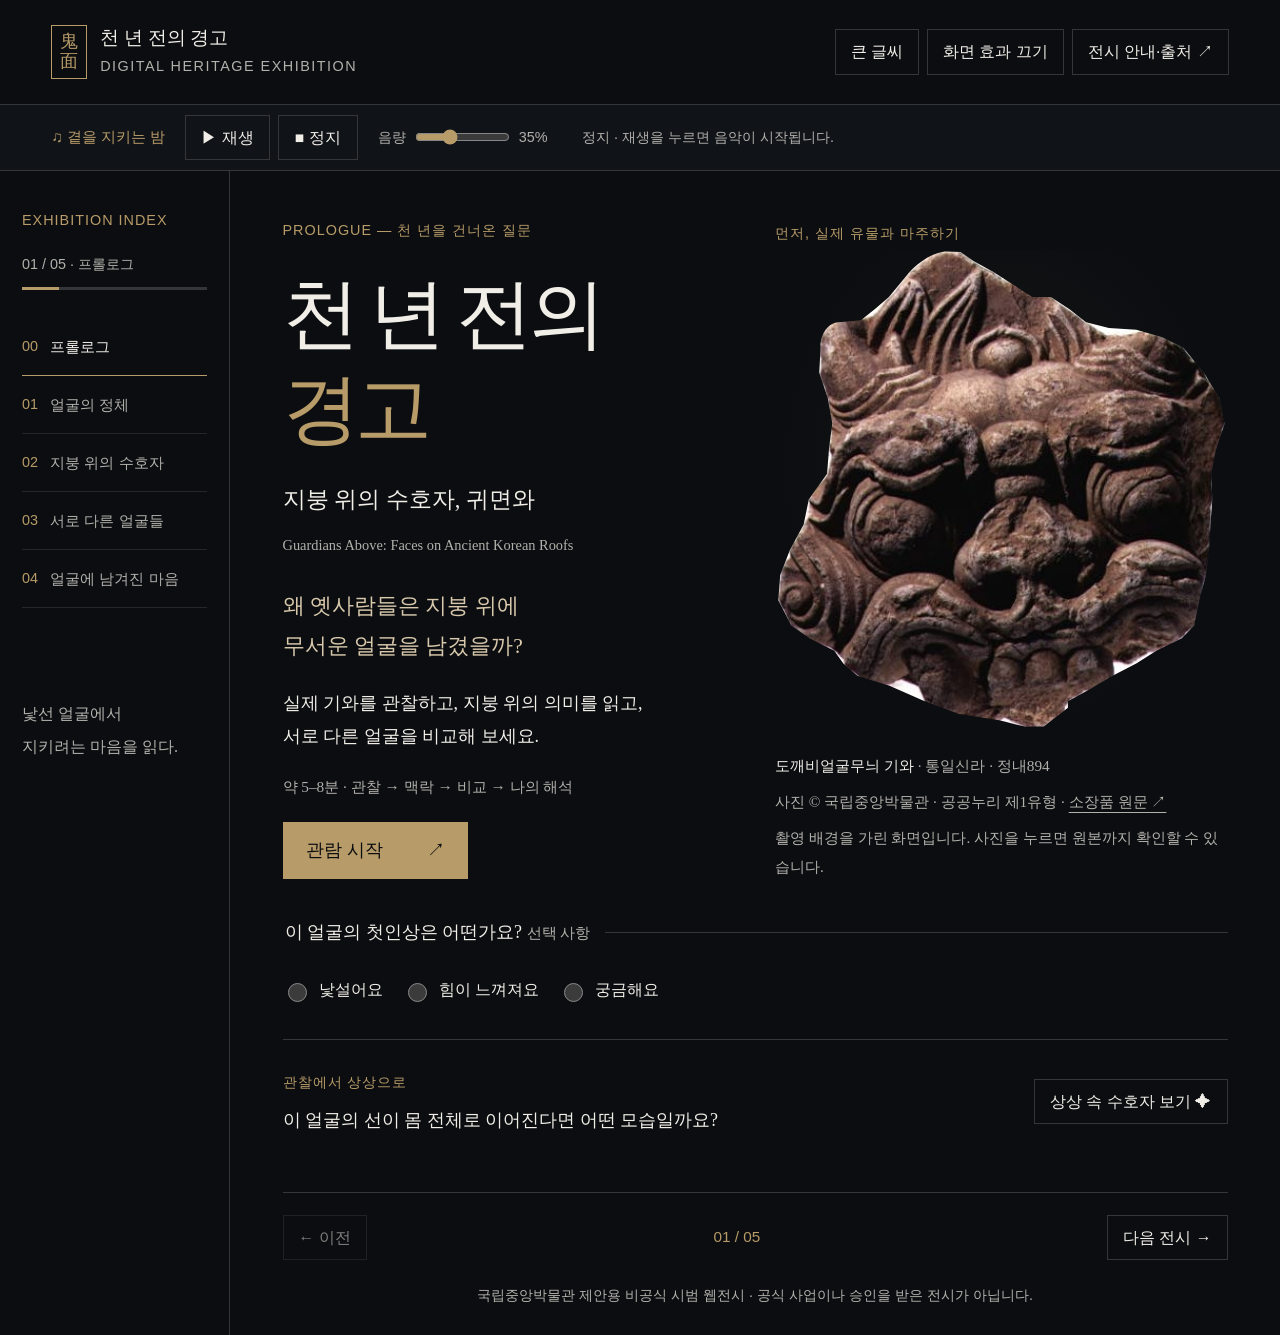
==== commit a4d4b86a: "Center the exhibition on artifacts, discovery, dual comparison and personal symbols" ====
--- a/index.html
+++ b/index.html
@@ -1,52 +1,61 @@
 <!doctype html>
-<html lang="ko">
-<head>
-<meta charset="utf-8"><meta name="viewport" content="width=device-width,initial-scale=1">
-<meta name="description" content="귀면와 세 점을 직접 관찰하고 비교하는 비공식 디지털 문화유산 시범 전시.">
-<title>천 년 전의 경고 — 지붕 위의 수호자, 귀면와</title>
-<link rel="stylesheet" href="./style.css?v=5"><script src="./script.js?v=5" defer></script>
-</head>
-<body>
+<html lang="ko"><head><meta charset="utf-8"><meta name="viewport" content="width=device-width,initial-scale=1"><meta name="description" content="실제 귀면와를 관찰하고, 건축적 맥락과 창작 수호자를 비교하며 나만의 상징을 완성하는 비공식 디지털 문화유산 전시."><title>천 년 전의 경고 — 지붕 위의 수호자, 귀면와</title><link rel="stylesheet" href="./style.css?v=6"><script src="./script.js?v=6" defer></script></head><body>
 <svg xmlns="http://www.w3.org/2000/svg" class="clip-definitions" width="0" height="0" aria-hidden="true" focusable="false"><defs>
 <clipPath id="A01" clipPathUnits="objectBoundingBox"><path d="M .332 .310 C .337 .291 .355 .275 .378 .260 C .403 .247 .447 .230 .478 .225 C .509 .218 .540 .219 .565 .224 C .606 .235 .640 .248 .661 .268 C .678 .284 .684 .300 .685 .320 L .685 .360 .685 .400 .686 .440 .686 .480 .685 .520 .687 .560 .688 .600 .688 .640 C .685 .652 .677 .657 .669 .660 C .651 .669 .634 .670 .615 .668 C .606 .677 .594 .676 .581 .670 C .561 .658 .544 .648 .524 .650 C .501 .652 .479 .659 .459 .672 L .440 .680 .425 .700 .416 .720 .406 .740 .392 .760 .381 .780 C .362 .788 .341 .794 .326 .796 C .316 .799 .312 .792 .312 .780 L .312 .740 .313 .700 .315 .660 .316 .620 .316 .600 .317 .580 .319 .540 .319 .520 .320 .500 .321 .480 .322 .440 .324 .420 .326 .400 .325 .380 .327 .360 .329 .340 .330 .320 Z"/></clipPath>
 <clipPath id="A02" clipPathUnits="objectBoundingBox"><path d="M .416 .128 C .393 .131 .375 .147 .362 .160 L .330 .200 .310 .218 .287 .237 .253 .240 C .232 .241 .224 .266 .225 .280 L .223 .320 .236 .360 .243 .400 .238 .440 .235 .480 .207 .520 .199 .560 .178 .600 .163 .640 .160 .680 .180 .720 .208 .740 .246 .760 .260 .780 .282 .800 .330 .815 .385 .840 .438 .860 .500 .870 .539 .880 .568 .880 .605 .850 .605 .840 .640 .820 .673 .800 .710 .780 .741 .760 .780 .740 .799 .720 .807 .680 .817 .640 .822 .600 .824 .560 .827 .520 .825 .480 .833 .440 .846 .400 .838 .360 .814 .320 .782 .280 .750 .264 .710 .252 .668 .249 .633 .240 .608 .220 .579 .200 .550 .200 .520 .180 .490 .160 .460 .143 .440 .129 Z"/></clipPath>
 <clipPath id="A03" clipPathUnits="objectBoundingBox"><path fill-rule="evenodd" clip-rule="evenodd" d="M .231 .300 C .230 .237 .254 .206 .292 .185 C .354 .150 .431 .141 .502 .140 C .576 .139 .655 .150 .707 .181 C .755 .206 .784 .239 .788 .279 L .794 .680 C .794 .720 .774 .750 .747 .771 C .727 .784 .702 .787 .672 .788 L .242 .783 C .227 .783 .224 .774 .224 .753 L .222 .436 Z M .493 .260 C .491 .242 .504 .239 .510 .242 C .520 .248 .528 .257 .525 .270 C .522 .281 .512 .286 .502 .280 C .494 .275 .492 .271 .493 .260 Z"/></clipPath>
 </defs></svg>
-
 <a class="skip" href="#main">본문으로 건너뛰기</a>
-<header class="masthead"><a class="brand" href="#intro" aria-label="천 년 전의 경고 처음으로"><span class="seal" aria-hidden="true">鬼<br>面</span><span>천 년 전의 경고<small>DIGITAL HERITAGE EXHIBITION</small></span></a><span class="edition">비공식 시범 웹전시 <span> / </span> 관람 약 5–8분</span><div class="reading-tools" role="group" aria-label="읽기 설정과 전시 안내"><button id="text-size" aria-pressed="false">큰 글씨</button><button class="text-button" data-sources>전시 안내 · 출처 ↗</button></div></header>
-<audio id="exhibition-music" loop autoplay preload="auto" src="./assets/guardian-night.mp3"></audio><p id="music-status" class="sr-only" role="status">배경음악 자동재생을 시도합니다. 캐릭터 옆 재생·정지 버튼으로 조절할 수 있습니다.</p>
+<header class="masthead">
+<a class="brand" href="#intro"><span class="seal" aria-hidden="true">鬼<br>面</span><span>천 년 전의 경고<small>DIGITAL HERITAGE EXHIBITION</small></span></a>
+<div class="reading-tools" role="group" aria-label="관람 설정"><button id="text-size" aria-pressed="false">큰 글씨</button><button id="motion-toggle" aria-pressed="false">화면 효과 끄기</button><button data-sources>전시 안내·출처 ↗</button></div>
+</header>
+<div class="music-bar" role="region" aria-label="배경음악 조절">
+<span class="music-name">♫ <span>곁을 지키는 밤</span></span><div class="music-buttons"><button data-music-play aria-pressed="false" aria-controls="exhibition-music">▶ 재생</button><button data-music-stop aria-controls="exhibition-music">■ 정지</button></div>
+<label class="volume-label" for="music-volume">음량 <input id="music-volume" type="range" min="0" max="100" value="35" step="1"><output id="volume-value" for="music-volume">35%</output></label><span id="music-status" role="status">정지 · 재생을 누르면 음악이 시작됩니다.</span>
+<audio id="exhibition-music" loop preload="none" src="./assets/guardian-night.mp3"></audio>
+</div>
 <div class="exhibition-shell">
-<nav class="chapters" aria-label="전시관"><span class="nav-title">EXHIBITION INDEX</span><a href="#intro" data-step="0"><span>00</span> 프롤로그</a><a href="#observe" data-step="1"><span>01</span> 얼굴의 정체</a><a href="#context" data-step="2"><span>02</span> 지붕 위의 수호자</a><a href="#compare" data-step="3"><span>03</span> 서로 다른 얼굴들</a><a href="#outro" data-step="4"><span>04</span> 얼굴에 남겨진 마음</a><div class="rail-note">두려움의 얼굴에서<br>수호의 마음을 읽다.<span>GUARDIANS ABOVE</span></div><button id="motion-toggle" class="text-button motion-button" aria-pressed="false">화면 효과 끄기</button></nav>
+<nav class="chapters" aria-label="전시관 이동"><div class="nav-status"><span class="label">EXHIBITION INDEX</span><p id="scene-location" aria-live="polite">01 / 05 · 프롤로그</p><progress id="progress" max="5" value="1" aria-label="전시 진행 상태"></progress></div><div class="chapter-links"><a href="#intro" data-step="0"><span>00</span> 프롤로그</a><a href="#observe" data-step="1"><span>01</span> 얼굴의 정체</a><a href="#context" data-step="2"><span>02</span> 지붕 위의 수호자</a><a href="#compare" data-step="3"><span>03</span> 서로 다른 얼굴들</a><a href="#outro" data-step="4"><span>04</span> 얼굴에 남겨진 마음</a></div><p class="rail-note">낯선 얼굴에서<br>지키려는 마음을 읽다.</p></nav>
 <main id="main" tabindex="-1">
-<section id="intro" class="scene hero" aria-labelledby="intro-title">
-<div class="hero-copy"><p class="eyebrow">PROLOGUE <span>—</span> 천 년을 건너온 질문</p><p class="opening">왜 사람들은 건물 위에<br>무서운 얼굴을 남겼을까?</p><h1 id="intro-title" tabindex="-1">천 년 전의<br><em>경고</em><span class="title-dot">.</span></h1><p class="subtitle">지붕 위의 수호자, 귀면와</p><p lang="en" class="english">Guardians Above:<br>Faces on Ancient Korean Roofs</p><button class="primary" data-go="1">관람 시작 <span aria-hidden="true">↗</span></button><p class="small muted">사진을 살펴보고, 그 안의 이야기를 발견하세요.</p></div>
-<figure class="hero-art character-figure"><div class="layered-viewport main-character" data-layered="1"></div><div class="character-actions"><button class="outline" data-layer-toggle aria-pressed="true">기와 겹침 숨기기</button><button class="outline" data-guardian="1">캐릭터 확대 ↗</button></div><div class="character-audio-controls" role="group" aria-label="캐릭터 옆 배경음악 조작"><button data-music-play aria-pressed="false">▶ 재생</button><button data-music-stop>■ 정지</button></div><figcaption><strong>얼굴 위 실제 기와를 누르면 상세 사진이 열립니다.</strong><br>도깨비얼굴무늬 기와 · 통일신라 · 정내894<br>캐릭터와 얼굴 배치는 AI 창작 상상입니다. 역사적 복원도가 아닙니다.<br>사진 © 국립중앙박물관 · 공공누리 제1유형 · <a data-source-link="1" target="_blank" rel="noopener">소장품 원문 ↗</a></figcaption></figure>
-<div class="hero-bottom"><span>낯선 얼굴과 마주하는 시간</span><span>관찰 → 이해 → 재해석</span></div>
+<section id="intro" class="scene" aria-labelledby="intro-title">
+<div class="hero-grid"><div class="hero-copy"><p class="eyebrow">PROLOGUE — 천 년을 건너온 질문</p><h1 id="intro-title" tabindex="-1">천 년 전의<br><em>경고</em></h1><p class="subtitle">지붕 위의 수호자, 귀면와</p><p lang="en" class="english">Guardians Above: Faces on Ancient Korean Roofs</p><p class="opening">왜 옛사람들은 지붕 위에<br>무서운 얼굴을 남겼을까?</p><p>실제 기와를 관찰하고, 지붕 위의 의미를 읽고,<br>서로 다른 얼굴을 비교해 보세요.</p><p class="small muted">약 5–8분 · 관찰 → 맥락 → 비교 → 나의 해석</p><button class="primary" data-go="1">관람 시작 <span aria-hidden="true">↗</span></button></div>
+<figure class="artifact-figure"><span class="label">먼저, 실제 유물과 마주하기</span><div id="intro-artifact" class="artifact-viewport hero-photo"></div><figcaption><strong>도깨비얼굴무늬 기와</strong> · 통일신라 · 정내894<br>사진 © 국립중앙박물관 · 공공누리 제1유형 · <a data-source-link="1" target="_blank" rel="noopener">소장품 원문 ↗</a><br>촬영 배경을 가린 화면입니다. 사진을 누르면 원본까지 확인할 수 있습니다.</figcaption></figure></div>
+<fieldset class="first-impression"><legend>이 얼굴의 첫인상은 어떤가요? <span class="small muted">선택 사항</span></legend><label><input type="radio" name="first-impression" value="낯설었어요"> 낯설어요</label><label><input type="radio" name="first-impression" value="힘이 느껴졌어요"> 힘이 느껴져요</label><label><input type="radio" name="first-impression" value="궁금했어요"> 궁금해요</label></fieldset>
+<div class="disclosure-heading"><div><span class="label">관찰에서 상상으로</span><p>이 얼굴의 선이 몸 전체로 이어진다면 어떤 모습일까요?</p></div><button class="outline" id="intro-reveal" aria-expanded="false" aria-controls="intro-imagination">상상 속 수호자 보기 ✦</button></div>
+<div id="intro-imagination" class="imagination-panel" hidden><div class="character-copy"><h2>휘감는 선의 수호자</h2><p data-design-note="1"></p><p class="interpretation">AI 창작 상상 · 몸과 얼굴의 겹침 위치는 역사적 복원도가 아닙니다.</p></div><figure class="character-figure"><div class="layered-viewport" data-layered="1"></div><div class="character-actions"><button data-layer-toggle aria-pressed="true">기와 겹침 숨기기</button><button data-guardian="1">캐릭터 확대 ↗</button></div><figcaption>얼굴 위 실제 기와를 누르면 해당 소장품의 상세 사진이 열립니다.</figcaption></figure></div>
 </section>
 <section id="observe" class="scene" aria-labelledby="observe-title" hidden>
-<p class="eyebrow">EXHIBITION 01 <span>—</span> LOOK CLOSER</p><h2 id="observe-title" tabindex="-1">얼굴의 정체</h2><p class="lead">당신은 이 얼굴에서 무엇을 가장 먼저 발견했습니까?</p>
-<div class="observation-layout"><figure class="character-figure"><div class="layered-viewport observation-character" data-layered="0"></div><div class="character-actions"><button class="outline" data-layer-toggle aria-pressed="true">기와 겹침 숨기기</button><button class="outline" data-guardian="0">캐릭터 확대 ↗</button><button class="outline" data-view="0">기와 상세 확대 ↗</button></div><div class="character-audio-controls" role="group" aria-label="캐릭터 옆 배경음악 조작"><button data-music-play aria-pressed="false">▶ 재생</button><button data-music-stop>■ 정지</button></div><figcaption>정내902의 얼굴을 토대로 상상한 수호자 위에 실제 기와를 겹쳤습니다.<br>AI 창작 상상 · 역사적 복원 및 실제 설치 위치를 뜻하지 않습니다.<br>사진 © 국립중앙박물관 · 공공누리 제1유형 · <a data-source-link="0" target="_blank" rel="noopener">소장품 원문 ↗</a></figcaption></figure><aside class="observation-text"><span class="label">상상 속 얼굴과 실제 기와</span><h3 id="detail-title">얼굴에 남은 세 가지 단서</h3><p id="detail-copy" aria-live="polite">얼굴 위 기와를 눌러 자세히 보세요. 아래 관찰 버튼을 선택하면 사진을 가리지 않고 눈·입·테두리를 살펴볼 수 있습니다.</p><div class="detail-buttons" role="group" aria-label="사진을 가리지 않는 관찰 지점"><button data-detail="eye" aria-pressed="false">눈의 형태</button><button data-detail="mouth" aria-pressed="false">입 주변</button><button data-detail="rim" aria-pressed="false">테두리</button></div><button class="outline" id="detail-zoom" data-view="0">사진 확대 ↗</button><p class="small muted">관찰 해설은 실제 사진에서 보이는 형태를 설명합니다. 캐릭터의 몸·관절·자세는 기와의 조형에서 현대적으로 상상했습니다.</p></aside></div>
+<p class="eyebrow">EXHIBITION 01 — LOOK CLOSER</p><h2 id="observe-title" tabindex="-1">얼굴의 정체</h2><p class="lead">눈, 입, 테두리. 당신은 무엇을 가장 먼저 발견했습니까?</p>
+<div class="observation-layout"><figure class="artifact-figure"><div id="observation-stage" class="observation-stage" aria-label="선택한 부위가 확대되는 실제 기와 사진"></div><div class="photo-actions"><button id="observation-reset">사진 전체 보기 ↺</button><button data-view="0">원본·상세 확대 ↗</button></div><figcaption>도깨비얼굴무늬 기와 · 통일신라 · 정내902<br>사진 © 국립중앙박물관 · 공공누리 제1유형 · <a data-source-link="0" target="_blank" rel="noopener">소장품 원문 ↗</a></figcaption></figure>
+<div class="observation-text"><span class="label">01 먼저 살펴보기 → 02 단서 읽기 → 03 창작 연결</span><p>아래에서 살펴볼 곳을 선택하세요. 사진이 그 부위를 중심으로 확대됩니다. 하나의 정답을 찾기보다 눈에 들어오는 선과 높낮이를 관찰해 보세요.</p><div class="detail-buttons" role="group" aria-label="사진 밖 관찰 지점"><button data-detail="eye" aria-pressed="false">눈의 형태</button><button data-detail="mouth" aria-pressed="false">입 주변</button><button data-detail="rim" aria-pressed="false">테두리</button></div><div class="observation-explanation"><h3 id="detail-title">어떤 모양이 보이나요?</h3><p id="detail-copy" aria-live="polite">아직 선택하지 않았습니다. 실제 기와를 먼저 천천히 살펴보세요.</p><p id="observation-progress" class="small muted" aria-live="polite">살펴본 단서 0 / 3 · 순서는 자유롭습니다.</p></div><button id="detail-zoom" data-view="0">선택한 부위 자세히 ↗</button><p class="small muted">해설은 실제 사진에서 확인되는 형태를 설명합니다.</p><button id="observe-reveal" aria-expanded="false" aria-controls="observe-imagination" disabled>단서를 살펴본 뒤 수호자 해석 보기</button></div></div>
+<div id="observe-imagination" class="imagination-panel" hidden><div class="character-copy"><span class="label">관찰한 조형을 어떻게 확장했을까?</span><h3>둥근 흙의 수호자</h3><p data-design-note="0"></p><p class="interpretation">AI 창작 상상 · 실제 기와의 제작 의도나 원래 모습에 대한 확정적 복원이 아닙니다.</p></div><figure class="character-figure"><div class="layered-viewport" data-layered="0"></div><div class="character-actions"><button data-layer-toggle aria-pressed="true">기와 겹침 숨기기</button><button data-guardian="0">캐릭터 확대 ↗</button></div></figure></div>
 </section>
-<section id="context" class="scene context" aria-labelledby="context-title" hidden>
-<p class="eyebrow">EXHIBITION 02 <span>—</span> BEYOND THE FACE</p><h2 id="context-title" tabindex="-1">지붕 위의 수호자</h2><p class="lead">무서운 얼굴은 어떻게 보호의 상징이 되었을까요?</p>
-<div class="context-grid"><figure class="character-figure context-guardian"><div class="layered-viewport context-character" data-layered="1"></div><div class="character-audio-controls" role="group" aria-label="캐릭터 옆 배경음악 조작"><button data-music-play aria-pressed="false">▶ 재생</button><button data-music-stop>■ 정지</button></div><figcaption>정내894에서 상상한 수호자 · AI 창작 상상<br>캐릭터의 몸과 얼굴 배치는 역사적 복원도가 아닙니다.</figcaption></figure><div><span class="label">역사적 맥락 · 벽사 辟邪</span><h3>사악한 기운을 물리치다</h3><p>문화포털의 귀면와 해설은 귀면문 기와를 지붕의 마루 끝을 장식하는 기와로 설명하며, 이와 같은 무늬를 벽사와 수호의 의미로 풀이합니다.</p><p>강렬한 얼굴은 두려움의 대상이면서, 건물과 그 안의 공간을 지키는 상징으로도 읽을 수 있습니다.</p><a class="source-inline" href="https://www.culture.go.kr/portal/cltKnw/usePtt/viewOrigin.do?did=6410&amp;gubun=all&amp;menuNo=200059&amp;reffer=shape" target="_blank" rel="noopener">한국문화정보원 문화포털 · 해설 원문 ↗</a></div></div>
-<div class="evidence-grid"><article><span class="label">기관이 확인한 정보</span><h3>건축을 이루던 기와</h3><p>세 소장품은 모두 국립중앙박물관 자료에서 ‘건축부재–지붕재–귀면와’로 분류됩니다.</p></article><article><span class="label">아직 알 수 없는 것</span><h3>이 얼굴이 있던 자리</h3><p>이 세 점의 원래 건물과 정확한 설치 위치는 확인하지 못했습니다. 일반적인 사용 맥락과 개별 유물의 이력은 구분해야 합니다.</p></article></div>
-<blockquote>무서움이, 누군가에게는<br><em>안전의 표정</em>이었을지도 모릅니다.<cite>전시 기획자의 현대적 해석</cite></blockquote>
+<section id="context" class="scene" aria-labelledby="context-title" hidden>
+<p class="eyebrow">EXHIBITION 02 — BEYOND THE FACE</p><h2 id="context-title" tabindex="-1">지붕 위의 수호자</h2><p class="lead">무서운 얼굴이 건축의 일부가 되면, 무엇을 지키는 표정으로 읽힐까요?</p>
+<div class="context-layout"><figure class="roof-figure"><div class="roof-diagram"><svg viewBox="0 0 720 380" role="img" aria-labelledby="roof-svg-title roof-svg-description"><title id="roof-svg-title">지붕의 마루와 끝부분을 단순화한 개념도</title><desc id="roof-svg-description">가운데 높은 용마루와 그 끝에서 아래로 이어지는 마루를 나타낸 설명용 선 도식입니다. 아래 A와 B 버튼으로 일반적 사용 맥락을 읽을 수 있습니다. 특정 유물의 설치 위치가 아닙니다.</desc><path class="roof-plane" d="M270 90 490 130 410 310 90 250Z"/><path class="roof-plane back" d="M270 90 490 130 650 220 330 160Z"/><path class="roof-side" d="M490 130 650 220 410 310Z"/><path class="roof-eaves" d="M90 250 410 310 650 220 330 160 90 250"/><path class="roof-ridge" d="M270 90 490 130M270 90 90 250M490 130 410 310M490 130 650 220"/><g class="roof-tiles"><path d="M248 110 104 253M286 116 151 262M326 123 198 271M365 130 245 280M405 138 292 289M445 145 339 298"/></g><path class="roof-guide" d="M360 107 360 46M452 221 562 298"/><text x="315" y="35">용마루</text><text x="554" y="327">내려오는 마루</text></svg><button class="roof-pin pin-ridge" data-roof="ridge" aria-pressed="false" aria-label="A 용마루 끝의 일반적 역할">A</button><button class="roof-pin pin-descending" data-roof="descending" aria-pressed="false" aria-label="B 내려오는 마루 끝의 일반적 역할">B</button></div><div class="roof-legend"><span>A · 용마루 끝</span><span>B · 내려오는 마루 끝</span></div><figcaption><strong>일반적인 건축 사용 맥락을 설명하는 개념도</strong><br>지붕의 형태와 마루 선을 단순화한 자체 제작 도식입니다. 정내902·894·1031의 원래 건물·출토지·설치 위치를 복원한 자료가 아닙니다.</figcaption></figure><div><span class="label">위치를 선택해 읽기</span><h3 id="roof-detail-title">지붕의 끝에 놓이는 얼굴</h3><p id="roof-detail-copy" aria-live="polite">개념도의 A 또는 B를 선택하세요. 귀면와가 지붕 마루의 끝을 장식하는 기와로 설명되는 일반적인 맥락을 살펴봅니다.</p><p>문화포털의 귀면와 해설은 귀면문 기와가 용마루·내림마루의 끝을 장식하며, 벽사와 수호의 의미를 지녔다고 설명합니다.</p><a class="source-inline" href="https://www.culture.go.kr/portal/cltKnw/usePtt/viewOrigin.do?did=6410&amp;gubun=all&amp;menuNo=200059&amp;reffer=shape" target="_blank" rel="noopener">한국문화정보원 문화포털 · 해설 원문 ↗</a></div></div>
+<div class="evidence-grid"><article><span class="label">일반적인 역사적 맥락</span><h3>벽사 辟邪</h3><p>사악한 기운을 물리친다는 뜻입니다. 강렬한 얼굴을 건물과 그 안의 공간을 지키는 상징으로 읽는 문화적 관념을 설명합니다.</p></article><article><span class="label">공식적으로 확인된 사실</span><h3>건축을 이루던 기와</h3><p>전시한 세 점은 공식 소장품 자료에서 ‘건축부재–지붕재–귀면와’로 분류됩니다. 개별 유물의 원래 건물과 정확한 설치 위치는 확인하지 못했습니다.</p></article></div><blockquote>무서움이 누군가에게는<br><em>안전의 표정</em>이었을지도 모릅니다.<cite>전시 기획자의 현대적 해석</cite></blockquote>
 </section>
 <section id="compare" class="scene" aria-labelledby="compare-title" hidden>
-<div class="section-heading"><div><p class="eyebrow">EXHIBITION 03 <span>—</span> SIDE BY SIDE</p><h2 id="compare-title" tabindex="-1">서로 다른 얼굴들</h2></div><button class="outline" id="reset-compare">비교 초기화 ↺</button></div><p class="lead">같은 기와는 같은 수호자로. 상상 속 얼굴에 겹친 실제 기와를 비교해 보세요.</p><p class="small muted">얼굴 위 기와를 누르면 해당 유물의 상세 사진이 열립니다. 캐릭터는 AI 창작 상상이며 실제 크기 비교나 학술 복원이 아닙니다.</p>
-<div class="comparison"><article class="compare-card" data-side="left"><label for="left-select">왼쪽 유물</label><select id="left-select"></select><div class="compare-image layered-viewport" id="left-image"></div><div class="character-actions"><button class="outline" data-side-toggle="left" aria-pressed="true">기와 겹침 숨기기</button><button class="outline" data-side-guardian="left">캐릭터 확대 ↗</button></div><div class="character-audio-controls" role="group" aria-label="왼쪽 캐릭터 배경음악"><button data-music-play aria-pressed="false">▶ 재생</button><button data-music-stop>■ 정지</button></div><div class="zoom-controls"><button data-scale="left:-0.25" aria-label="왼쪽 유물 축소">−</button><output id="left-scale">100%</output><button data-scale="left:0.25" aria-label="왼쪽 유물 확대">+</button><button data-side-view="left">기와 상세 ↗</button></div><div id="left-info" class="object-info"></div></article><article class="compare-card" data-side="right"><label for="right-select">오른쪽 유물</label><select id="right-select"></select><div class="compare-image layered-viewport" id="right-image"></div><div class="character-actions"><button class="outline" data-side-toggle="right" aria-pressed="true">기와 겹침 숨기기</button><button class="outline" data-side-guardian="right">캐릭터 확대 ↗</button></div><div class="character-audio-controls" role="group" aria-label="오른쪽 캐릭터 배경음악"><button data-music-play aria-pressed="false">▶ 재생</button><button data-music-stop>■ 정지</button></div><div class="zoom-controls"><button data-scale="right:-0.25" aria-label="오른쪽 유물 축소">−</button><output id="right-scale">100%</output><button data-scale="right:0.25" aria-label="오른쪽 유물 확대">+</button><button data-side-view="right">기와 상세 ↗</button></div><div id="right-info" class="object-info"></div></article></div>
-<p class="comparison-note" id="comparison-note" aria-live="polite"></p><p class="small muted">작품 세 점의 관찰만으로 시대 전체의 양식 변화나 우열을 판단할 수는 없습니다.</p>
+<div class="section-heading"><div><p class="eyebrow">EXHIBITION 03 — SIDE BY SIDE</p><h2 id="compare-title" tabindex="-1">서로 다른 얼굴들</h2></div><button id="reset-compare">비교 초기화 ↺</button></div><p class="lead">실제 기와를 먼저 비교하고, 같은 특징이 상상 속 수호자에서 어떻게 이어지는지 보세요.</p>
+<div class="mode-tabs" role="tablist" aria-label="비교 모드"><button id="tab-artifact" role="tab" data-mode="artifact" aria-selected="true" aria-controls="comparison-panel" tabindex="0">A · 실제 유물 비교</button><button id="tab-guardian" role="tab" data-mode="guardian" aria-selected="false" aria-controls="comparison-panel" tabindex="-1">B · 상상 속 수호자 비교</button></div><p id="comparison-mode-description" class="small muted">같은 관찰 영역에 맞춘 실제 사진입니다. 실제 크기의 비례 비교가 아닙니다.</p>
+<div class="comparison-prompts"><span class="label">관찰의 렌즈</span><div role="group" aria-label="비교 관찰 질문"><button data-compare-lens="eye" aria-pressed="true">눈</button><button data-compare-lens="mouth" aria-pressed="false">입</button><button data-compare-lens="outline" aria-pressed="false">윤곽</button><button data-compare-lens="rim" aria-pressed="false">테두리</button></div><p id="comparison-question" aria-live="polite"></p></div>
+<div class="mobile-compare-switch" role="group" aria-label="모바일 비교 카드 전환"><button data-mobile-side="left" aria-pressed="true">왼쪽 유물</button><button data-mobile-side="right" aria-pressed="false">오른쪽 유물</button></div>
+<div id="comparison-panel" role="tabpanel" aria-labelledby="tab-artifact"><div class="comparison">
+<article class="compare-card" data-side="left"><label for="left-select">왼쪽 유물 선택</label><select id="left-select"></select><div class="compare-viewport" id="left-image" tabindex="0" role="region" aria-label="왼쪽 비교 이미지, 확대 후 스크롤하여 탐색"></div><div class="zoom-controls"><button data-scale="left:-0.25" aria-label="왼쪽 이미지 축소">−</button><output id="left-scale">100%</output><button data-scale="left:0.25" aria-label="왼쪽 이미지 확대">+</button><button data-side-view="left">원본·상세 ↗</button></div><div class="character-actions" data-character-controls="left" hidden><button data-side-toggle="left" aria-pressed="true">기와 겹침 숨기기</button><button data-side-guardian="left">캐릭터 확대 ↗</button></div><div id="left-info" class="object-info"></div></article>
+<article class="compare-card" data-side="right"><label for="right-select">오른쪽 유물 선택</label><select id="right-select"></select><div class="compare-viewport" id="right-image" tabindex="0" role="region" aria-label="오른쪽 비교 이미지, 확대 후 스크롤하여 탐색"></div><div class="zoom-controls"><button data-scale="right:-0.25" aria-label="오른쪽 이미지 축소">−</button><output id="right-scale">100%</output><button data-scale="right:0.25" aria-label="오른쪽 이미지 확대">+</button><button data-side-view="right">원본·상세 ↗</button></div><div class="character-actions" data-character-controls="right" hidden><button data-side-toggle="right" aria-pressed="true">기와 겹침 숨기기</button><button data-side-guardian="right">캐릭터 확대 ↗</button></div><div id="right-info" class="object-info"></div></article>
+</div></div><p id="comparison-note" class="small" aria-live="polite"></p><p class="small muted">세 점만으로 시대 전체의 양식 변화나 우열을 판단할 수 없습니다. 사진의 촬영 각도와 조명도 다릅니다.</p>
 </section>
-<section id="outro" class="scene outro" aria-labelledby="outro-title" hidden>
-<p class="eyebrow">EPILOGUE <span>—</span> A DIFFERENT WAY OF SEEING</p><div class="outro-grid"><div><h2 id="outro-title" tabindex="-1">얼굴에 남겨진 마음</h2><p class="closing">처음에는 두려운 얼굴처럼 보였습니다. 그러나 그 안에는 소중한 것을 지키려는 마음이 담겨 있었을지도 모릅니다.</p><p class="small muted">전시의 현대적 해석이며, 모든 귀면와의 개별 제작 의도를 뜻하지 않습니다.</p><fieldset><legend>지금 이 얼굴은 어떻게 보이나요?</legend><label><input type="radio" name="impression" value="낯선 얼굴"> 여전히 낯선 얼굴</label><label><input type="radio" name="impression" value="수호의 상징"> 수호의 상징</label><label><input type="radio" name="impression" value="새로운 질문"> 더 알고 싶은 얼굴</label></fieldset><label class="reflection-label" for="reflection">당신이라면 소중한 것을 지키기 위해<br>어떤 상징을 남기겠습니까?</label><textarea id="reflection" rows="3" maxlength="240" placeholder="나만의 생각을 남겨 보세요. (240자 이내)"></textarea><p id="reflection-status" class="small muted" aria-live="polite">기록은 서버에 전송되거나 영구 저장되지 않습니다.</p><button class="primary" id="restart">처음부터 다시 보기 <span aria-hidden="true">↺</span></button></div><figure class="outro-art character-figure"><div class="layered-viewport outro-character" data-layered="1"></div><div class="character-actions"><button class="outline" data-layer-toggle aria-pressed="true">기와 겹침 숨기기</button><button class="outline" data-guardian="1">캐릭터 확대 ↗</button></div><div class="character-audio-controls" role="group" aria-label="캐릭터 옆 배경음악 조작"><button data-music-play aria-pressed="false">▶ 재생</button><button data-music-stop>■ 정지</button></div><figcaption>도입에서 마주한 같은 기와, 같은 수호자.<br>AI 창작 상상 · 얼굴 위 기와를 누르면 실제 사진이 열립니다.<br>사진 © 국립중앙박물관 · 정내894 · 공공누리 제1유형<br><a data-source-link="1" target="_blank" rel="noopener">소장품 원문 ↗</a></figcaption></figure></div>
+<section id="outro" class="scene" aria-labelledby="outro-title" hidden>
+<p class="eyebrow">EPILOGUE — A DIFFERENT WAY OF SEEING</p><h2 id="outro-title" tabindex="-1">얼굴에 남겨진 마음</h2><div class="outro-layout"><div><p class="closing">처음에는 두려운 얼굴처럼 보일 수 있습니다. 그러나 그 안에서 소중한 것을 지키려는 마음을 읽을 수도 있습니다.</p><p class="interpretation">전시의 현대적 해석이며 모든 귀면와의 제작 의도를 확정하지 않습니다.</p><p id="before-impression" class="small muted">처음 마주했을 때와 지금, 이 얼굴은 어떻게 다르게 보이나요?</p><fieldset class="impression"><legend>지금 이 얼굴은 어떻게 보이나요?</legend><label><input type="radio" name="impression" value="여전히 낯선 얼굴"> 여전히 낯선 얼굴</label><label><input type="radio" name="impression" value="수호의 상징"> 수호의 상징</label><label><input type="radio" name="impression" value="더 알고 싶은 얼굴"> 더 알고 싶은 얼굴</label></fieldset></div><figure class="artifact-figure"><div id="outro-artifact" class="artifact-viewport outro-photo"></div><figcaption>도입에서 마주한 같은 유물 · 정내894<br>사진 © 국립중앙박물관 · 공공누리 제1유형 · <a data-source-link="1" target="_blank" rel="noopener">소장품 원문 ↗</a></figcaption></figure></div>
+<form id="symbol-form" class="symbol-form"><div><span class="label">당신의 해석으로 완성하기</span><h3>나만의 수호 상징</h3><p>지키고 싶은 대상과 그 마음을 담을 모양을 골라 보세요. 정답은 없습니다.</p><label for="protect-target">무엇을 지키고 싶나요?</label><select id="protect-target" required><option value="">선택해 주세요</option><option value="people">가족과 친구</option><option value="peace">나의 평온</option><option value="everyday">우리의 일상</option><option value="nature">자연과 생명</option></select><label for="protect-symbol">어떤 모양에 담을까요?</label><select id="protect-symbol" required><option value="">선택해 주세요</option><option value="circle">원 · 감싸는 마음</option><option value="mountain">산 · 든든한 마음</option><option value="wave">물결 · 유연한 마음</option><option value="star">별 · 길을 비추는 마음</option></select><label for="reflection">함께 남길 나의 한 문장 <span class="small muted">선택 사항 · 240자</span></label><textarea id="reflection" rows="3" maxlength="240" placeholder="당신이라면 어떤 마음을 남기겠습니까?"></textarea><p id="reflection-status" class="small muted" aria-live="polite">입력은 서버로 전송하거나 영구 저장하지 않습니다.</p><button class="primary" type="submit">내 상징 카드 만들기 ✦</button></div>
+<div id="symbol-result" class="symbol-result" hidden><div class="symbol-card"><p class="label">MY GUARDIAN SYMBOL</p><svg id="symbol-icon" viewBox="0 0 160 160" role="img" aria-label="내가 고른 수호 상징"></svg><h3 id="symbol-card-title"></h3><p id="symbol-card-meaning"></p><p id="symbol-card-reflection"></p><p id="symbol-card-impression" class="small"></p><p class="small muted">《천 년 전의 경고》 관람 기록<br>관람객의 현대적 창작 상징</p></div><button id="copy-symbol" type="button">결과 텍스트 복사</button><p id="copy-status" class="small" role="status"></p><textarea id="copy-fallback" readonly aria-label="복사할 결과 텍스트" hidden></textarea></div></form>
+<button id="restart" class="outline">처음부터 다시 보기 ↺</button>
 </section>
-<footer class="journey"><button id="previous">← 이전</button><div><span id="progress-text" aria-live="polite">01 / 05</span><progress id="progress" max="5" value="1" aria-label="전시 진행 상태"></progress></div><button id="next">다음 전시 →</button></footer>
-<p class="institution-note">국립중앙박물관 제안용 비공식 시범 웹전시 · 공식 사업이나 승인을 받은 전시가 아닙니다.</p>
-<noscript><p>전시관 이동과 비교에는 JavaScript가 필요합니다. 브라우저에서 JavaScript를 허용해 주세요. 자료는 <a href="./sources.md">출처 문서</a>에서도 확인할 수 있습니다.</p></noscript>
+<footer class="journey"><button id="previous">← 이전</button><span id="progress-text">01 / 05</span><button id="next">다음 전시 →</button></footer><p class="institution-note">국립중앙박물관 제안용 비공식 시범 웹전시 · 공식 사업이나 승인을 받은 전시가 아닙니다.</p><noscript><p>전시관 이동·비교·개인 카드에는 JavaScript가 필요합니다. <a href="./sources.md">출처 문서</a>에서 실제 소장품 정보를 확인할 수 있습니다.</p></noscript>
 </main></div>
-<dialog id="viewer" aria-labelledby="viewer-title"><div class="dialog-header"><h2 id="viewer-title">유물 사진 확대</h2><button data-close aria-label="확대 화면 닫기">닫기 ×</button></div><p class="small muted">+/− 버튼으로 확대하고, 스크롤 또는 터치로 사진의 다른 부분을 살펴보세요. Esc로 닫을 수 있습니다.</p><div class="viewer-viewport" tabindex="0" role="region" aria-label="확대 사진, 스크롤하여 탐색"><img id="viewer-image" alt="확대할 유물 사진"></div><div class="viewer-mode"><button id="original-toggle" aria-pressed="false">원본 사진 보기</button><span id="viewer-treatment" class="small muted">기와 외곽에 맞춰 배경을 가린 화면입니다.</span></div><div class="zoom-controls"><button id="zoom-out" aria-label="사진 축소">−</button><output id="zoom-level" aria-live="polite">100%</output><button id="zoom-in" aria-label="사진 확대">+</button><button id="zoom-reset">초기화</button></div><p id="viewer-observation" class="small"></p><p id="viewer-caption" class="small"></p></dialog>
-<dialog id="guardian-dialog" aria-labelledby="guardian-title"><div class="dialog-header"><h2 id="guardian-title">기와에서 상상한 수호자</h2><button data-close aria-label="수호자 확대 닫기">닫기 ×</button></div><p class="guardian-disclaimer">AI 창작 상상 · 얼굴 위에 실제 기와를 겹친 전시 연출이며 역사적 복원도가 아닙니다.</p><div class="guardian-viewport layered-viewport" tabindex="0" role="region" aria-label="기와를 겹친 수호자, 확대 후 스크롤하여 탐색"></div><div class="zoom-controls"><button id="guardian-minus" aria-label="수호자 이미지 축소">−</button><output id="guardian-scale" aria-live="polite">100%</output><button id="guardian-plus" aria-label="수호자 이미지 확대">+</button><button id="guardian-reset">초기화</button><button id="guardian-layer-toggle" aria-pressed="true">기와 겹침 숨기기</button><button id="guardian-source">실제 기와 자세히 보기 ↗</button></div><div class="character-audio-controls" role="group" aria-label="캐릭터 옆 배경음악 조작"><button data-music-play aria-pressed="false">▶ 재생</button><button data-music-stop>■ 정지</button></div></dialog>
-<dialog id="sources-dialog" aria-labelledby="sources-title"><div class="dialog-header"><h2 id="sources-title">전시 안내 · 출처</h2><button data-close aria-label="전시 안내 닫기">닫기 ×</button></div><p>《천 년 전의 경고: 지붕 위의 수호자, 귀면와》는 국립중앙박물관 제안용 비공식 시범 웹전시입니다. 기관의 승인·협력·후원을 의미하지 않습니다.</p><p>소장품 정보와 사진: 국립중앙박물관. 아래 세 작품의 공식 페이지에서 공공누리 제1유형(출처표시)을 확인했습니다. 원본 사진 파일은 보존하고, 화면에서는 기와 외곽 마스크로 촬영 배경을 가렸습니다. 사진 확대 화면의 ‘원본 사진 보기’에서 촬영 배경까지 확인할 수 있습니다. 수호자 이미지는 별도로 표시한 AI 창작입니다.</p><div id="source-list"></div><p><a href="https://www.kogl.or.kr/info/licenseType1.do" target="_blank" rel="noopener">공공누리 제1유형 이용 조건 ↗</a></p><p>배경음악 《곁을 지키는 밤》은 가야금의 발현·농현을 참고해 만든 전시용 현악 합성 음악입니다. 실제 가야금 연주 녹음이나 옛 음악 복원 자료가 아닙니다. 페이지를 열면 자동재생을 시도합니다. 브라우저가 차단하면 첫 클릭 또는 재생 버튼으로 시작합니다. 캐릭터 옆 재생·정지 버튼으로 조절하고 음량은 기기에서 조절합니다. 정지는 음악을 처음으로 되돌립니다.</p><p>역사적 맥락: 한국문화정보원 문화포털 귀면와 해설. 소장품의 확인된 정보, 사진 관찰, 현대적 해석을 구분합니다. ‘천 년’은 전시 제목이며 각 작품의 정확한 제작연대가 아닙니다.</p><p class="small muted">출처 확인일: 2026-11-13 · 상세 검증과 미확인 항목은 <a href="./sources.md">sources.md</a> · <a href="./README.md">실행·검증 안내</a> · <a href="./review.md">검토·수정 기록</a></p></dialog>
+<dialog id="viewer" class="media-dialog" aria-labelledby="viewer-title"><div class="dialog-header"><h2 id="viewer-title">실제 기와 상세</h2><button data-close aria-label="기와 상세 닫기">닫기 ×</button></div><p class="small muted">실제 사진입니다. 확대 후 사진 영역을 스크롤해 살펴보세요.</p><div class="viewer-viewport" tabindex="0" role="region" aria-label="실제 기와 확대 사진"></div><div class="zoom-controls"><button id="zoom-out" aria-label="기와 사진 축소">−</button><output id="zoom-level" aria-live="polite">100%</output><button id="zoom-in" aria-label="기와 사진 확대">+</button><button id="zoom-reset">초기화</button><button id="original-toggle" aria-pressed="false">촬영 배경 포함 원본 보기</button></div><p id="viewer-treatment" class="small muted"></p><p id="viewer-observation"></p><details class="viewer-details"><summary>유물 정보와 공식 출처</summary><div id="viewer-caption"></div></details><div class="modal-music" role="group" aria-label="확대 화면 배경음악"><button data-music-play aria-pressed="false">▶ 음악 재생</button><button data-music-stop>■ 음악 정지</button></div></dialog>
+<dialog id="guardian-dialog" class="media-dialog" aria-labelledby="guardian-title"><div class="dialog-header"><h2 id="guardian-title">상상 속 수호자</h2><button data-close aria-label="수호자 확대 닫기">닫기 ×</button></div><p class="guardian-disclaimer interpretation"></p><div class="guardian-viewport" tabindex="0" role="region" aria-label="AI 창작 수호자 확대 화면"></div><div class="zoom-controls"><button id="guardian-minus" aria-label="캐릭터 축소">−</button><output id="guardian-scale" aria-live="polite">100%</output><button id="guardian-plus" aria-label="캐릭터 확대">+</button><button id="guardian-reset">초기화</button><button id="guardian-layer-toggle" aria-pressed="true">기와 겹침 숨기기</button><button id="guardian-source">실제 기와 자세히 ↗</button></div><p id="guardian-design-note"></p><p id="guardian-credit" class="small"></p><div class="modal-music" role="group" aria-label="캐릭터 확대 배경음악"><button data-music-play aria-pressed="false">▶ 음악 재생</button><button data-music-stop>■ 음악 정지</button></div></dialog>
+<dialog id="sources-dialog" aria-labelledby="sources-title"><div class="dialog-header"><h2 id="sources-title">전시 안내·출처</h2><button data-close aria-label="전시 안내 닫기">닫기 ×</button></div><p>국립중앙박물관 제안용 비공식 시범 웹전시입니다. 기관의 승인·제작·후원을 의미하지 않습니다.</p><p>실제 유물의 명칭·시대·재질·크기는 국립중앙박물관 자료를 따릅니다. 아래 사진 3점은 공공누리 제1유형(출처표시)이며 원본 파일을 보존했습니다. 화면에서는 촬영 배경을 가리고, 상세 화면에서 원본 전체를 볼 수 있습니다.</p><div id="source-list"></div><p><a href="https://www.kogl.or.kr/info/licenseType1.do" target="_blank" rel="noopener">공공누리 제1유형 이용 조건 ↗</a></p><p>역사적 맥락: 한국문화정보원 문화포털 귀면와 해설. 지붕 도식은 일반적 마루 끝 사용 맥락을 설명하는 자체 제작 개념도이며 세 유물의 원래 건물·설치 위치를 복원하지 않습니다.</p><p>캐릭터의 몸·자세·이름·얼굴 겹침 위치는 AI 창작 상상입니다. 학술 복원도가 아닙니다. 개인 수호 상징은 관람객의 현대적 해석이며 입력은 서버로 보내지 않습니다.</p><p>음악 《곁을 지키는 밤》은 가야금에서 영감 받은 전시용 현악 합성 음악으로 실제 연주 녹음이나 고대 음악 복원이 아닙니다. 기본 정지이며 재생을 누르면 시작합니다.</p><p class="small">공식 소장품 확인일 2026-11-13 · <a href="./sources.md">자료·이용 조건</a> · <a href="./review.md">검토 기록</a> · <a href="./verification.md">검증 기록</a> · <a href="./README.md">로컬 실행·공개 안내</a></p></dialog>
+
 </body></html>
--- a/style.css
+++ b/style.css
@@ -1,154 +1,89 @@
-:root{color-scheme:dark;--bg:#0b0d10;--surface:#171a20;--text:#f1eee8;--muted:#b2b0ab;--gold:#b79b68;--line:#353638;--serif:Georgia,'Noto Serif KR','Batang',serif}*{box-sizing:border-box}html{font-size:112.5%}html.large-text{font-size:131.25%}body{margin:0;background:var(--bg);color:var(--text);font-family:Arial,'Apple SD Gothic Neo','Malgun Gothic',sans-serif;font-size:1rem;line-height:1.8}button,input,select,textarea{font:inherit}button,a,select,input,textarea{-webkit-tap-highlight-color:transparent}button,a{touch-action:manipulation}button{cursor:pointer;color:inherit;background:none;border:1px solid var(--line);min-height:44px;padding:9px 18px}button:hover{border-color:var(--gold);color:#d8c293}button:disabled{cursor:default;opacity:.45}a{color:inherit;text-underline-offset:5px}a:hover{color:#d8c293}:focus-visible{outline:2px solid #e4bd76;outline-offset:5px}button:focus-visible{outline-offset:3px}.skip{position:fixed;top:-100px;left:12px;z-index:20;background:var(--text);color:var(--bg);padding:10px}.skip:focus{top:10px}.masthead{min-height:110px;padding:25px 4.5%;display:flex;align-items:center;gap:28px;border-bottom:1px solid var(--line)}.brand{text-decoration:none;display:flex;gap:15px;align-items:center;font-size:1.0625rem;letter-spacing:2px}.brand small{display:block;font:.8125rem/2 Arial;letter-spacing:2px;color:var(--muted)}.seal{border:1px solid var(--gold);color:var(--gold);font:1rem/1.1 var(--serif);padding:5px 7px}.edition{font-size:.8125rem;color:var(--muted);margin-left:auto}.edition span{padding:0 10px;color:var(--gold)}.text-button{border:0;font-size:.8125rem}.exhibition-shell{display:grid;grid-template-columns:250px minmax(0,1fr);max-width:1800px;margin:auto}.chapters{padding:45px 25px 30px 30px;border-right:1px solid var(--line)}.nav-title{display:block;color:var(--muted);font-size:.8125rem;letter-spacing:2px;margin-bottom:38px}.chapters a{display:flex;gap:12px;text-decoration:none;font-size:.8125rem;color:var(--muted);min-height:55px;align-items:center;border-bottom:1px solid #24262a}.chapters a span{font-size:.8125rem;color:var(--gold)}.chapters a[aria-current="step"]{color:var(--text)}.chapters a[aria-current="step"]:after{content:'●';font-size:.8125rem;color:var(--gold);margin-left:auto}.rail-note{font-family:var(--serif);font-size:.9375rem;color:var(--muted);margin-top:130px;line-height:2}.rail-note span{display:block;font:.8125rem Arial;letter-spacing:2px;margin-top:25px;color:var(--gold)}main{min-width:0;padding:0 5%}.scene{padding:50px 0 40px;min-height:660px}.scene[hidden]{display:none}.hero{display:grid;grid-template-columns:.92fr 1.08fr;gap:25px;align-items:center;position:relative;padding-top:45px}.eyebrow{color:var(--gold);letter-spacing:2px;font-size:.8125rem;margin:0 0 32px}.eyebrow span{padding:0 8px}.opening{font:1.125rem/1.8 var(--serif);color:var(--muted);margin-bottom:25px}h1{font-family:var(--serif);font-size:clamp(3.875rem,6.5vw,6.5625rem);font-weight:400;line-height:1.22;letter-spacing:-5px;margin:0 0 22px}h1 em{font-style:normal;color:var(--gold)}.title-dot{color:var(--gold)}.subtitle{font-family:var(--serif);font-size:1.3125rem;letter-spacing:2px;margin:0}.english{font:.8125rem/1.7 Georgia,serif;letter-spacing:.7px;color:var(--muted);margin:17px 0 30px}.primary{background:var(--gold);color:#0b0d10;border-color:var(--gold);min-width:180px;font-size:.9375rem;padding:14px 22px;display:inline-flex;justify-content:space-between;gap:30px}.primary:hover{background:#c9ae7b;color:var(--bg)}.small{font-size:.8125rem}.muted{color:var(--muted)}figure{margin:0;min-width:0}.plate{position:relative;background:#fff}.plate img{display:block;width:100%;height:auto;aspect-ratio:1.03;object-fit:contain}.hero-art{padding-top:40px}.image-open{position:absolute;right:12px;bottom:12px;background:var(--bg);font-size:.8125rem;display:flex;gap:10px}.hero-art figcaption{display:grid;grid-template-columns:auto 1fr;gap:15px;padding-top:20px;font-size:.8125rem}.hero-art figcaption small{display:block;font-size:.8125rem;color:var(--muted)}.object-number{font:.8125rem Arial;letter-spacing:1px;color:var(--gold);padding-top:7px}.photo-credit{grid-column:2;font-size:.8125rem;color:var(--muted);line-height:1.9}.hero-bottom{grid-column:1/-1;display:flex;justify-content:space-between;padding-top:22px;font-size:.8125rem;color:var(--muted);letter-spacing:1px;border-top:1px solid var(--line);margin-top:15px}.journey{border-top:1px solid var(--line);display:flex;align-items:center;justify-content:space-between;padding:20px 0}.journey button{border:0;font-size:.8125rem;padding:8px 0;min-width:85px}.journey>div{text-align:center;width:150px;font-size:.8125rem;letter-spacing:3px;color:var(--gold)}progress{display:block;width:100%;height:2px;margin-top:10px;accent-color:var(--gold);border:0;background:var(--line)}progress::-webkit-progress-bar{background:var(--line)}progress::-webkit-progress-value{background:var(--gold)}.institution-note{font-size:.8125rem;color:var(--muted);text-align:center;padding:0 0 20px}h2{font:400 clamp(2rem,3.4vw,3.25rem)/1.35 var(--serif);letter-spacing:-1px;margin:0 0 20px}h3{font:400 1.5rem/1.5 var(--serif);margin:16px 0}.lead{color:var(--muted);font-size:1rem;margin-bottom:35px}.label{color:var(--gold);font-size:.8125rem;letter-spacing:1px}.observation-layout{display:grid;grid-template-columns:1.4fr 1fr;gap:40px;align-items:center}.observation-photo{position:relative;line-height:0}.observation-photo img{display:block;width:100%;height:auto}.hotspot{position:absolute;border-radius:50%;width:44px;height:44px;padding:0;background:var(--bg);color:#e6c58b;border:1px solid #e6c58b;font-size:.9375rem;line-height:1;transform:translate(-50%,-50%)}.hotspot[aria-pressed=true]{background:var(--gold);color:var(--bg);box-shadow:0 0 0 5px #b79b6840}.eye{left:45%;top:47%}.mouth{left:51%;top:59%}.rim{left:52%;top:25%}figcaption{font-size:.8125rem;color:var(--muted);line-height:1.8;margin-top:12px}.observation-text p{font-size:.9375rem;color:var(--muted)}.detail-buttons{display:flex;gap:6px;flex-wrap:wrap;margin:24px 0}.detail-buttons button,.outline{font-size:.8125rem}.context-grid{display:grid;grid-template-columns:1fr 1.6fr;gap:65px;align-items:center;margin:45px 0 65px}.big-character{font:6.25rem/1.5 var(--serif);color:var(--gold);text-align:center;border:1px solid var(--line);padding:35px 10px}.big-character span{display:block;font:.8125rem Arial;letter-spacing:16px;margin:20px 0}.context-grid p,.evidence-grid p{color:var(--muted);font-size:.9375rem}.source-inline{font-size:.8125rem;color:var(--gold)}.evidence-grid{display:grid;grid-template-columns:1fr 1fr;gap:40px;border-top:1px solid var(--line);padding-top:28px}.evidence-grid h3{font-size:1.3125rem}blockquote{margin:70px 0 10px;text-align:center;font:1.75rem/1.7 var(--serif)}blockquote em{color:var(--gold);font-style:normal}cite{display:block;font:.8125rem/2 Arial;color:var(--muted);margin-top:20px}.section-heading{display:flex;align-items:center;justify-content:space-between;gap:20px}.comparison{display:grid;grid-template-columns:1fr 1fr;gap:25px;margin-top:30px}.compare-card{min-width:0}.compare-card label{display:block;font-size:.8125rem;color:var(--gold);margin-bottom:6px}select{width:100%;min-height:48px;padding:9px 10px;background:var(--surface);color:var(--text);border:1px solid var(--line);font-size:.9375rem;border-radius:0}.compare-image{height:300px;overflow:auto;background:#e9e9e9;margin-top:15px;display:block}.compare-image img{display:block;width:100%;height:100%;object-fit:contain;max-width:none;transform-origin:top left}.zoom-controls{display:flex;gap:8px;align-items:center;flex-wrap:wrap;padding:14px 0}.zoom-controls button{font-size:.8125rem;padding:7px 13px}.zoom-controls output{font-size:.8125rem;min-width:45px;text-align:center;color:var(--muted)}.object-info{border-top:1px solid var(--line);padding-top:18px}.object-info h3{font-size:1.25rem;margin:0 0 9px}.object-info p{font-size:.8125rem;color:var(--muted)}.object-info a{font-size:.8125rem;color:var(--gold)}.comparison-note{font-size:.9375rem;color:var(--gold);margin-top:30px}.outro-grid{display:grid;grid-template-columns:1.15fr 1fr;gap:50px}.closing{font:1.375rem/1.9 var(--serif)}.outro-art{padding-top:75px}.outro-art img{width:100%;height:auto;display:block}fieldset{border:0;border-top:1px solid var(--line);padding:20px 0;margin:28px 0 5px}legend{font-size:.9375rem;padding-right:12px}fieldset label{display:flex;align-items:center;gap:10px;min-height:44px;font-size:.9375rem}input[type=radio]{width:19px;height:19px;accent-color:var(--gold)}.reflection-label{display:block;font:1.1875rem/1.8 var(--serif);margin:25px 0 15px}textarea{width:100%;background:var(--surface);color:var(--text);border:1px solid var(--line);padding:14px;font-size:.9375rem;resize:vertical}textarea::placeholder{color:var(--muted)}dialog{background:var(--bg);color:var(--text);border:1px solid #777066;padding:28px;max-width:min(1000px,94vw);width:100%;max-height:92dvh;overflow:auto}dialog::backdrop{background:#000d;backdrop-filter:blur(5px)}.dialog-header{display:flex;justify-content:space-between;align-items:center;gap:20px}.dialog-header h2{font-size:1.5625rem;margin:0}.dialog-header button{font-size:.8125rem;flex-shrink:0}.viewer-viewport{height:55dvh;overflow:auto;background:#eee}.viewer-viewport img{display:block;width:100%;height:100%;object-fit:contain;max-width:none}.image-error{padding:40px 20px;color:#272727;background:#e7e3dc;line-height:1.8;font-size:.9375rem}#sources-dialog{max-width:760px;font-size:.9375rem}#source-list article{border-top:1px solid var(--line);padding:12px 0}#source-list h3{font-size:1.25rem}#source-list p{color:var(--muted);font-size:.8125rem}
-@media(min-width:1550px){main{padding:0 7%}.scene{min-height:760px}.hero{gap:60px}.hero-art{max-width:620px}}
-@media(max-width:1050px){.exhibition-shell{grid-template-columns:220px minmax(0,1fr)}.chapters{padding:35px 15px}.chapters a{font-size:.8125rem;gap:8px}.edition{display:none}.masthead .text-button{margin-left:auto}h1{font-size:4.0625rem}.hero{gap:20px}.hero-art figcaption{display:block}.object-number{display:block;margin-bottom:8px}.opening{font-size:1rem}.subtitle{font-size:1.0625rem}.observation-layout{grid-template-columns:1fr;gap:25px}.observation-photo{max-width:700px}.observation-text{max-width:650px}.context-grid{gap:25px}.big-character{font-size:4.375rem}.compare-image{height:230px}.outro-grid{gap:25px;grid-template-columns:1.3fr 1fr}}
-@media(max-width:720px){.masthead{min-height:90px;padding:18px 6%;gap:10px}.brand{font-size:.9375rem;gap:10px}.brand small{font-size:.8125rem;letter-spacing:1px}.masthead .text-button{font-size:.8125rem;padding:6px}.exhibition-shell{display:block}.chapters{padding:10px 5%;display:flex;gap:16px;overflow-x:auto;border-right:0;border-bottom:1px solid var(--line)}.nav-title,.rail-note{display:none}.chapters a{flex-shrink:0;min-height:44px;border:0;font-size:.8125rem;gap:6px}.chapters a[aria-current=step]:after{display:none}.chapters a[aria-current=step]{border-bottom:1px solid var(--gold)}main{padding:0 6%}.scene{padding-top:35px;min-height:0}.hero{display:flex;flex-direction:column;align-items:stretch;gap:20px}.eyebrow{font-size:.8125rem;margin-bottom:25px}.hero-copy{position:relative}h1{font-size:4.75rem;letter-spacing:-4px}.opening{font-size:1rem;margin-bottom:24px}.subtitle{font-size:1.25rem}.english{font-size:.8125rem}.hero-art{padding:0;max-width:500px;width:100%;align-self:center}.hero-art figcaption{display:grid;grid-template-columns:1fr 1fr}.photo-credit{grid-column:1/-1}.hero-bottom{width:100%;gap:10px;font-size:.8125rem}.hero-copy>.small{font-size:.8125rem}.lead{font-size:.9375rem}.context-grid{grid-template-columns:1fr;margin:30px 0}.big-character{font-size:4.0625rem;padding:20px}.big-character span{margin:8px 0}.evidence-grid{grid-template-columns:1fr;gap:20px}blockquote{font-size:1.4375rem;margin-top:45px}.comparison{grid-template-columns:1fr;gap:35px}.compare-image{height:320px}.section-heading{align-items:flex-start;gap:10px}.section-heading .outline{padding:7px 9px;font-size:.8125rem;flex-shrink:0;margin-top:25px}.outro-grid{grid-template-columns:1fr}.outro-art{padding-top:0;max-width:460px}.closing{font-size:1.3125rem}.journey>div{width:100px}.institution-note{font-size:.8125rem}.dialog-header h2{font-size:1.25rem}dialog{padding:20px}.viewer-viewport{height:48dvh}}
-@media(prefers-reduced-motion:no-preference){.scene{animation:arrive .5s ease-out}@keyframes arrive{from{opacity:.3;translate:0 8px}to{opacity:1;translate:0 0}}} @media(forced-colors:active){button,.hotspot{border:1px solid ButtonText}progress{border:1px solid CanvasText}}
-
-.motion-button{font-size:.8125rem;padding:8px 0;margin-top:20px;white-space:nowrap}body.no-motion .scene{animation:none}@media(max-width:720px){.motion-button{margin:0;flex-shrink:0}}
-
-/* Reading controls and atmosphere, separate from the unchanged collection photographs. */
-body{overflow-wrap:break-word}
-button,select,textarea{font-size:1rem}
-.masthead{flex-wrap:wrap;gap:18px}
-.brand{min-width:0}.brand small{letter-spacing:1px}
-.reading-tools{display:flex;flex-wrap:wrap;align-items:center;justify-content:flex-end;gap:8px;margin-left:auto}
-.reading-tools button{font-size:.875rem;padding:8px 12px}
-.reading-tools [aria-pressed=true]{border-color:var(--gold);background:#b79b6820}
-.observation-text p,.context-grid p,.evidence-grid p,.closing,fieldset label{font-size:1rem;line-height:1.9}
-.lead,.opening{font-size:1.125rem;line-height:1.9}
-.small,.source-inline,.object-info p,.object-info a,#sources-dialog,#source-list p{font-size:.875rem;line-height:1.85}
-.label,.chapters a,.text-button,.detail-buttons button,.outline,select,.zoom-controls button,.journey button,legend,textarea{font-size:.9375rem}
-.photo-credit,.institution-note,figcaption,.hero-art figcaption small{font-size:.8125rem;line-height:1.85}
-.photo-credit{overflow-wrap:anywhere}.hero-art figcaption{gap:10px;grid-template-columns:1fr}
-.photo-credit{grid-column:1/-1}.hero-art figcaption .object-number{font-size:.8125rem}
-.hero-bottom{flex-wrap:wrap;gap:8px;font-size:.8125rem}
-.eyebrow{letter-spacing:1px;line-height:1.8}
-.hero-copy>.small{font-size:.875rem}.primary{font-size:1rem}
-.observation-text h3{min-height:2.2em}.section-heading{flex-wrap:wrap}
-.chapters a{line-height:1.7;padding:9px 0}.chapters a span{font-size:.8125rem}
-.hotspot{font-size:.9375rem}
-.scene h1,.scene h2{scroll-margin-top:20px}
-.hero-art .plate{isolation:isolate}
-.hero-art .plate::before{content:'';position:absolute;inset:-2px;pointer-events:none;border:1px solid var(--gold);z-index:-1}
-.sound-panel{border-bottom:1px solid var(--line);padding:14px 5%;background:#111419;display:flex;flex-wrap:wrap;align-items:center;gap:12px 24px}
-.sound-panel .track-title{font-size:.875rem;color:var(--text);margin:0}
-.sound-panel .track-title span{color:var(--gold);margin-right:8px}
-.sound-controls{display:flex;align-items:center;flex-wrap:wrap;gap:12px}
-#music-toggle{min-width:170px;font-size:.875rem}
-#music-toggle[aria-pressed=true]{border-color:var(--gold);color:#e1c692}
-
-
-
-#music-status{font-size:.8125rem;color:var(--muted);margin:0;flex:1 1 250px}
-#music-toggle:disabled{opacity:.8}
-#detail-copy{min-height:6em}
-@media(min-width:1101px){.sound-panel{padding-left:calc(250px + 4%)}.edition{display:none}}
-@media(max-width:1100px){.masthead{align-items:flex-start}.edition{display:none}.reading-tools{justify-content:flex-start}.hero{grid-template-columns:1fr}.hero-art{max-width:580px;width:100%;margin:auto;padding-top:5px}.hero-art figcaption{display:grid}.outro-grid{grid-template-columns:1fr}.outro-art{max-width:520px;padding-top:5px}.hero h1{font-size:4.5rem}.context-grid{grid-template-columns:1fr}.big-character{font-size:4.5rem}.big-character span{font-size:.875rem}.evidence-grid{grid-template-columns:1fr}.comparison{grid-template-columns:1fr}.compare-image{height:350px}}
-@media(max-width:720px){.masthead{padding:18px 6%}.brand{width:100%;font-size:1rem}.brand small{font-size:.8125rem;letter-spacing:0}.reading-tools{margin:0;width:100%;justify-content:space-between}.reading-tools button{font-size:.875rem}.masthead .text-button{font-size:.875rem;margin:0}.sound-panel{padding:16px 6%;gap:10px}.sound-controls{width:100%}#music-status{flex-basis:100%}.chapters{gap:20px}.chapters a{font-size:.875rem}.motion-button{font-size:.875rem}.hero h1{font-size:clamp(3rem,15vw,4.5rem);letter-spacing:-2px}.hero .subtitle{font-size:1.25rem}.hero .english{font-size:.875rem}.eyebrow{font-size:.8125rem}.hero-bottom{font-size:.8125rem}.hero-art figcaption{grid-template-columns:1fr}.section-heading .outline{font-size:.875rem;margin:0;padding:9px 12px}.scene h2{font-size:2rem}.journey{gap:12px;flex-wrap:wrap}.journey button{min-width:75px;font-size:.875rem}.journey>div{width:90px}.dialog-header{flex-wrap:wrap}.compare-image{height:300px}.observation-layout{gap:25px}}
+:root {
+ color-scheme:dark;--bg:#0b0d10;--surface:#171a20;--text:#f1eee8;--muted:#b2b0ab;--gold:#b79b68;--line:#353638;
+ --serif:'Noto Serif KR','Batang','AppleMyungjo',Georgia,serif;--ui:Arial,'Apple SD Gothic Neo','Malgun Gothic',sans-serif;
+}
+*{box-sizing:border-box}html{font-size:112.5%}html.large-text{font-size:131.25%}
+body{margin:0;background:var(--bg);color:var(--text);font:1rem/1.85 var(--serif);overflow-wrap:anywhere}
+[hidden]{display:none!important}button,input,select,textarea{font:inherit}button,a,input,select,textarea{-webkit-tap-highlight-color:transparent}
+button,a{touch-action:manipulation}button{font-family:var(--ui);font-size:.875rem;color:inherit;border:1px solid var(--line);background:transparent;padding:10px 15px;min-height:44px;cursor:pointer;line-height:1.5}
+button:hover{border-color:var(--gold);color:#dfc996}button:disabled{opacity:.5;cursor:default}button[aria-pressed=true]{border-color:var(--gold);background:#b79b681a;color:#e5cca0}
+a{color:inherit;text-underline-offset:5px}a:hover{color:#dfc996}
+:focus-visible{outline:2px solid #e4bd76;outline-offset:4px}button:focus-visible{outline-offset:3px}
+h1,h2,h3{font-family:var(--serif);font-weight:400;line-height:1.45;overflow-wrap:anywhere}
+h1{font-size:clamp(3.1rem,6vw,5.8rem);line-height:1.23;letter-spacing:-.06em;margin:0 0 22px}h1 em{color:var(--gold);font-style:normal}
+h2{font-size:clamp(2rem,3.5vw,3rem);margin:0 0 20px}h3{font-size:1.4rem;margin:12px 0 18px}p{margin:0 0 20px}figure{margin:0;min-width:0}fieldset{min-width:0}
+.small,figcaption{font-size:.85rem;line-height:1.85}.muted,figcaption{color:var(--muted)}figcaption{margin-top:16px}figcaption strong{color:var(--text);font-weight:400}
+.label,.eyebrow{font: .8rem/1.8 var(--ui);letter-spacing:1px;color:var(--gold)}.eyebrow{margin-bottom:24px}.lead{font-size:1.1rem;color:var(--muted);max-width:48em;margin-bottom:32px}
+.primary{background:var(--gold);border-color:var(--gold);color:var(--bg);font-size:1rem;min-width:185px;min-height:52px;display:inline-flex;gap:35px;justify-content:space-between;align-items:center;padding:14px 22px}
+.primary:hover{background:#ceb17e;color:var(--bg)}.interpretation{font: .85rem/1.85 var(--ui);color:#d9c296;border-left:2px solid var(--gold);padding-left:13px}
+.skip{position:fixed;top:-100px;left:12px;z-index:30;padding:12px;background:var(--text);color:var(--bg)}.skip:focus{top:10px}
+.clip-definitions{position:absolute;overflow:hidden;pointer-events:none}
+.masthead{display:flex;gap:20px;align-items:center;justify-content:space-between;padding:23px 4%;flex-wrap:wrap;border-bottom:1px solid var(--line)}
+.brand{display:flex;gap:13px;text-decoration:none;align-items:center;font-size:1.05rem;line-height:1.6}.brand small{display:block;font: .8rem/1.9 var(--ui);letter-spacing:1.5px;color:var(--muted)}
+.seal{color:var(--gold);border:1px solid var(--gold);padding:6px 8px;font-size:1rem;line-height:1.1}.reading-tools{display:flex;gap:8px;flex-wrap:wrap}
+.music-bar{position:sticky;top:0;z-index:10;background:#111419f5;border-bottom:1px solid var(--line);padding:10px 4%;display:flex;align-items:center;gap:10px 20px;flex-wrap:wrap;font-family:var(--ui)}
+.music-name{font-size:.85rem;color:var(--gold);white-space:nowrap}.music-buttons,.modal-music{display:flex;gap:8px;flex-wrap:wrap}.music-buttons button{min-width:80px}
+.volume-label{font-size:.8rem;display:flex;align-items:center;gap:9px;color:var(--muted)}#music-volume{width:95px;min-height:44px;margin:0;accent-color:var(--gold)}#volume-value{font-variant-numeric:tabular-nums;min-width:3em}
+#music-status{font-size:.8rem;color:var(--muted);flex:1 1 220px;line-height:1.7}
+.exhibition-shell{display:grid;grid-template-columns:230px minmax(0,1fr);max-width:1700px;margin:auto}.chapters{border-right:1px solid var(--line);padding:32px 22px;font-family:var(--ui);min-width:0}
+.nav-status p{font-size:.8rem;color:var(--muted);margin:14px 0 10px}.nav-status progress{width:100%;height:3px;display:block;accent-color:var(--gold);border:0}
+progress::-webkit-progress-bar{background:var(--line)}progress::-webkit-progress-value{background:var(--gold)}.chapter-links{margin-top:28px}.chapter-links a{display:flex;gap:12px;align-items:center;min-height:58px;padding:10px 0;text-decoration:none;font-size:.85rem;color:var(--muted);border-bottom:1px solid #24262a}
+.chapter-links a span{color:var(--gold);font-size:.8rem}.chapter-links a[aria-current=step]{color:var(--text);border-bottom-color:var(--gold)}.rail-note{font: .9rem/2 var(--serif);color:var(--muted);margin-top:90px}
+main{min-width:0;padding:0 5%}.scene{padding:45px 0 42px;min-height:550px}.hero-grid{display:grid;grid-template-columns:1fr 1fr;gap:40px;align-items:center}.hero-copy{min-width:0}.hero-copy>p:not(.eyebrow){max-width:36em}
+.subtitle{font-size:1.25rem;margin-bottom:12px}.english{font-size:.8rem;color:var(--muted);line-height:1.8}.opening{font-size:1.2rem;line-height:1.85;color:#d8c8ac;margin-top:28px}
+.artifact-viewport,.compare-viewport,.viewer-viewport,.layered-viewport,.guardian-viewport{position:relative;width:100%;min-width:0;overflow:auto;overscroll-behavior:contain;background:radial-gradient(ellipse at 50% 45%,#b79b6812,transparent 70%)}
+.artifact-viewport{height:clamp(260px,34vw,460px)}.hero-photo{height:clamp(300px,38vw,520px)}.outro-photo{height:350px}
+.artifact-display,.layered-scene{position:relative;max-width:none;margin:0 auto}.artifact-crop{display:block;position:relative;width:100%;overflow:hidden}
+.artifact-crop>.cropped-source{display:block;position:absolute;max-width:none;height:auto;margin:0;object-fit:initial}
+.photo-open{display:block;width:100%;padding:0;min-height:0;line-height:0;border:0;background:none;cursor:zoom-in}.photo-open:hover{background:none}
+.artifact-figure figcaption a,.source-inline{display:inline-flex;min-height:44px;align-items:center;font-size:.85rem}.photo-actions,.character-actions,.zoom-controls{display:flex;gap:8px;flex-wrap:wrap;align-items:center;margin:14px 0}
+.photo-actions button,.character-actions button{flex:1 1 140px}.first-impression{border:0;border-top:1px solid var(--line);margin:35px 0 20px;padding:20px 0 0;display:flex;flex-wrap:wrap;gap:10px 20px}.first-impression legend{padding-right:15px}
+fieldset label{font-size:.9rem;min-height:44px;display:flex;align-items:center;gap:9px}input[type=radio]{width:19px;height:19px;accent-color:var(--gold);flex-shrink:0}
+.disclosure-heading{display:flex;align-items:center;justify-content:space-between;gap:20px;border-top:1px solid var(--line);padding:25px 0 0;margin-top:26px}.disclosure-heading p{margin:6px 0 0}.disclosure-heading button{flex-shrink:0}
+.imagination-panel{display:grid;grid-template-columns:1fr 1fr;gap:36px;align-items:center;border-top:1px solid var(--line);padding-top:30px;margin-top:30px}.character-copy{min-width:0}.layered-viewport{height:clamp(320px,52svh,540px)}
+.layered-scene{aspect-ratio:2/3}.imagined-character{display:block;width:100%;height:auto;aspect-ratio:2/3;object-fit:contain;max-width:none}
+.tile-overlay{position:absolute;z-index:2;padding:0;min-height:0;line-height:0;border:0;background:none;cursor:zoom-in}.tile-overlay:hover{background:none;outline:1px solid #d9c296}.tile-overlay .artifact-crop{pointer-events:none}
+.character-design-note{font-size:.9rem;line-height:1.9;color:var(--muted)}.character-figure figcaption{font-family:var(--ui)}
+.observation-layout{display:grid;grid-template-columns:1.15fr 1fr;gap:35px;align-items:start}.observation-stage{display:grid;place-items:center;position:relative;overflow:hidden;width:100%;height:clamp(290px,36vw,480px);background:radial-gradient(ellipse,#b79b680d,transparent 70%)}
+.observation-stage .artifact-display{margin:0}.detail-buttons{display:flex;flex-wrap:wrap;gap:8px;margin:22px 0}.observation-explanation{border-top:1px solid var(--line);padding-top:20px}.observation-text>.small{margin-top:15px}.observation-text>#observe-reveal{margin-top:10px}
+.context-layout{display:grid;grid-template-columns:1.3fr 1fr;gap:35px;align-items:center}.roof-diagram{position:relative;width:100%;aspect-ratio:720/380;background:#13161b;border:1px solid var(--line)}
+.roof-diagram svg{display:block;width:100%;height:100%}.roof-plane{fill:#25251f;stroke:#74674e;stroke-width:1.5}.roof-plane.back{fill:#1b201f}.roof-side{fill:#1a1c21;stroke:#74674e;stroke-width:1.5}
+.roof-eaves,.roof-ridge{fill:none;stroke:#c3a774;stroke-width:3;stroke-linejoin:round}.roof-tiles path{fill:none;stroke:#4a4840;stroke-width:1.5}.roof-guide{fill:none;stroke:var(--muted);stroke-width:1;stroke-dasharray:4 4}
+.roof-diagram text{fill:var(--muted);font:22px var(--ui)}.roof-pin{position:absolute;transform:translate(-50%,-50%);width:44px;height:44px;border-radius:50%;padding:0;background:var(--bg);color:#e4cc9e;border-color:var(--gold)}.pin-ridge{left:68.05%;top:34.21%}.pin-descending{left:56.94%;top:81.58%}
+.evidence-grid{display:grid;grid-template-columns:1fr 1fr;gap:35px;border-top:1px solid var(--line);margin-top:40px;padding-top:30px}.evidence-grid p{color:var(--muted)}blockquote{font-size:1.65rem;line-height:1.8;text-align:center;margin:50px 0 15px}blockquote em{font-style:normal;color:var(--gold)}cite{display:block;font: .8rem/1.8 var(--ui);color:var(--muted);margin-top:20px}
+.section-heading{display:flex;justify-content:space-between;align-items:center;gap:18px;flex-wrap:wrap}.mode-tabs{display:flex;gap:10px;margin:25px 0 15px;flex-wrap:wrap}.mode-tabs button{flex:1 1 200px;padding:14px}
+.mode-tabs [aria-selected=true]{border-color:var(--gold);background:#b79b681a;color:#e4cc9e}.comparison-prompts{border-left:2px solid var(--gold);padding:10px 0 10px 20px;margin:24px 0}.comparison-prompts>div{display:flex;gap:8px;flex-wrap:wrap;margin:12px 0}.comparison-prompts p{margin:15px 0 0;font-size:.95rem}
+.comparison{display:grid;grid-template-columns:1fr 1fr;gap:25px}.compare-card{min-width:0}.compare-card>label{font: .85rem/1.8 var(--ui);color:var(--gold);display:block;margin-bottom:8px}
+select,textarea{background:var(--surface);border:1px solid var(--line);color:var(--text);border-radius:0;min-height:48px;padding:10px 12px;width:100%;min-width:0;font: .95rem/1.6 var(--ui)}textarea{resize:vertical}textarea::placeholder{color:var(--muted)}
+.compare-viewport{height:clamp(300px,32vw,440px);margin-top:18px}.compare-viewport[data-media-kind=guardian]{height:clamp(340px,54svh,580px)}.zoom-controls output{font: .8rem/1.6 var(--ui);font-variant-numeric:tabular-nums;min-width:48px;text-align:center;color:var(--muted)}
+.object-info{border-top:1px solid var(--line);padding-top:22px;margin-top:20px}.object-info h3{font-size:1.3rem}.object-info p,.object-info dl{font-size:.85rem;line-height:1.9;color:var(--muted)}.object-info a{font-size:.85rem;display:inline-flex;min-height:44px;align-items:center}
+dl{margin:12px 0 20px}dl>div{display:grid;grid-template-columns:4em 1fr;gap:10px}dt{color:var(--gold)}dd{margin:0;min-width:0}.mobile-compare-switch{display:none}
+.outro-layout{display:grid;grid-template-columns:1.25fr 1fr;gap:40px;align-items:start}.closing{font-size:1.15rem;line-height:2}.impression{border:0;border-top:1px solid var(--line);padding:20px 0;margin:28px 0}.impression legend{padding-right:12px}
+.symbol-form{display:grid;grid-template-columns:1fr 1fr;align-items:start;gap:40px;border-top:1px solid var(--line);padding-top:35px;margin:30px 0}.symbol-form>div{min-width:0}.symbol-form label{display:block;margin:20px 0 8px;font-size:.95rem}.symbol-form .primary{margin-top:10px}
+.symbol-card{background:radial-gradient(ellipse at top,#b79b6817,transparent 70%),var(--surface);padding:30px;border:1px solid var(--gold);text-align:center;min-width:0}.symbol-card svg{display:block;width:145px;max-width:100%;height:auto;margin:20px auto;color:#d8b87c;fill:none;stroke:currentColor;stroke-width:3;stroke-linecap:round;stroke-linejoin:round}
+.symbol-card h3{font-size:1.5rem}.symbol-card p{overflow-wrap:anywhere}#symbol-card-reflection{white-space:pre-wrap}#copy-symbol{margin-top:16px}#copy-status{margin-top:12px}#copy-fallback{min-height:160px}.symbol-result .small{font-family:var(--ui)}
+.journey{border-top:1px solid var(--line);display:flex;justify-content:space-between;align-items:center;gap:12px;padding:22px 0;margin-top:12px;font-family:var(--ui)}#progress-text{font-size:.85rem;color:var(--gold);white-space:nowrap}.institution-note{font: .8rem/1.9 var(--ui);color:var(--muted);text-align:center;margin:0 0 25px}
+dialog{background:var(--bg);color:var(--text);border:1px solid #777066;padding:24px;width:960px;max-width:94vw;max-height:92dvh;overflow:auto;overscroll-behavior:contain}dialog::backdrop{background:#000d;backdrop-filter:blur(4px)}
+.dialog-header{display:flex;gap:14px;align-items:center;justify-content:space-between;position:sticky;top:-24px;z-index:4;background:var(--bg);padding:8px 0 12px;border-bottom:1px solid var(--line);margin-bottom:15px}.dialog-header h2{font-size:1.45rem;margin:0}.dialog-header button{flex-shrink:0}
+.viewer-viewport,.guardian-viewport{height:clamp(180px,48dvh,560px);overflow:hidden}.viewer-viewport.is-zoomed,.guardian-viewport.is-zoomed{overflow:auto}.viewer-viewport.show-original{background:#e5e3df}.original-image{display:block;height:auto;max-width:none;margin:0 auto}.viewer-details{border-top:1px solid var(--line);padding:12px 0}.viewer-details summary{cursor:pointer;min-height:44px;font: .9rem/1.9 var(--ui);padding:8px 0}.viewer-details[open]>div{padding:15px 0}.viewer-details p{font-size:.9rem}.modal-music{border-top:1px solid var(--line);padding-top:14px;margin-top:18px}.guardian-disclaimer{margin-top:15px}#guardian-design-note{font-size:.9rem;line-height:1.9}
+#sources-dialog{width:780px;font-size:.95rem}#source-list article{border-top:1px solid var(--line);padding:18px 0}#source-list h3{font-size:1.25rem}#source-list a{display:inline-flex;align-items:center;min-height:44px;font-size:.85rem}.image-error{display:block;font: .85rem/1.9 var(--ui);background:var(--surface);color:var(--text);padding:20px;overflow-wrap:anywhere}.layered-scene>.image-error{position:absolute;bottom:5%;left:5%;right:5%;z-index:3}
+@media(min-width:1550px){main{padding:0 6%}.hero-grid{gap:60px}}
+@media(max-width:1100px){.exhibition-shell{grid-template-columns:190px minmax(0,1fr)}.chapters{padding:28px 16px}.hero-grid,.observation-layout,.context-layout,.outro-layout{grid-template-columns:1fr;gap:30px}.hero-copy{max-width:650px}.hero-photo{height:400px}.hero-grid .artifact-figure{max-width:650px;width:100%;margin:auto}.imagination-panel{gap:24px}.symbol-form{gap:25px}.music-name{display:none}.compare-viewport{height:320px}.compare-viewport[data-media-kind=guardian]{height:450px}}
+@media(max-width:767px){
+ .masthead{padding:18px 5%;gap:15px}.brand{font-size:1rem}.brand small{display:none}.reading-tools{gap:6px}.reading-tools button{font-size:.8rem;padding:9px 10px}.music-bar{padding:8px 5%;gap:6px 10px}.music-buttons button{min-width:60px;padding:8px;font-size:.8rem}.volume-label{gap:6px}#music-volume{width:60px}#volume-value{min-width:2.5em}#music-status{flex-basis:100%;font-size:.8rem}
+ .exhibition-shell{display:block}.chapters{padding:18px 5% 10px;border-right:0;border-bottom:1px solid var(--line)}.nav-status{display:flex;gap:12px;align-items:center;flex-wrap:wrap}.nav-status>.label{display:none}.nav-status p{margin:0;font-size:.85rem;flex:1 1 180px}.nav-status progress{width:70px}.chapter-links{display:flex;gap:18px;overflow-x:auto;margin:8px 0 0;padding-bottom:5px;scrollbar-width:thin}.chapter-links a{flex-shrink:0;font-size:.8rem;min-height:44px;gap:6px}.rail-note{display:none}
+ main{padding:0 6%}.scene{padding:30px 0;min-height:0}h1{font-size:clamp(2.8rem,14vw,4.4rem)}h2{font-size:2rem}.lead{font-size:1rem}.opening{font-size:1.12rem}.eyebrow{font-size:.8rem;letter-spacing:.5px}.hero-copy>p{line-height:1.9}.hero-photo,.artifact-viewport{height:clamp(230px,48svh,360px)}.outro-photo{height:clamp(220px,42svh,320px)}.observation-stage{height:clamp(260px,48svh,380px)}
+ .first-impression{gap:5px 15px}.disclosure-heading{flex-direction:column;align-items:stretch;gap:15px}.imagination-panel,.evidence-grid,.outro-layout,.symbol-form{grid-template-columns:1fr;gap:25px}.layered-viewport{height:clamp(280px,48svh,420px)}.character-actions button{flex-basis:120px}.context-layout{gap:25px}.roof-diagram text,.roof-guide{display:none}.roof-pin{font-size:.8rem;width:44px;height:44px}.roof-figure figcaption{font-size:.8rem}blockquote{font-size:1.35rem;margin-top:32px}
+ .section-heading{align-items:flex-start}.mode-tabs{gap:8px}.mode-tabs button{font-size:.85rem;padding:12px;flex-basis:130px}.comparison{grid-template-columns:1fr}.mobile-compare-switch{display:flex;gap:8px;margin:20px 0 18px}.mobile-compare-switch button{flex:1;font-size:.85rem}.compare-viewport{height:clamp(230px,40svh,330px)}.compare-viewport[data-media-kind=guardian]{height:clamp(280px,46svh,390px)}.comparison-prompts{padding-left:15px}.comparison-prompts p{font-size:.9rem}.zoom-controls{gap:7px}.zoom-controls button{padding:9px 12px}.object-info{padding-top:18px}.symbol-card{padding:25px 18px}.symbol-form{margin-top:20px}.closing{font-size:1.1rem}.journey{gap:8px}.journey button{font-size:.85rem;padding:9px 5px}
+ dialog{padding:16px;max-width:96vw;max-height:94dvh}.dialog-header{top:-16px;flex-wrap:wrap}.dialog-header h2{font-size:1.2rem}.dialog-header button{margin-left:auto}.viewer-viewport,.guardian-viewport{height:clamp(150px,42dvh,420px)}#sources-dialog{font-size:.9rem}.institution-note{font-size:.8rem}
+}
+@media(max-height:550px){.viewer-viewport,.guardian-viewport{height:40dvh;min-height:110px}.dialog-header{position:static}.music-bar{position:static}}
 @media(prefers-reduced-motion:no-preference){
- .scene{animation:chapter-enter .65s ease-out both}
- .scene>.eyebrow,.hero-copy .opening{animation:words-enter .7s ease-out both}
- .scene>h2,.hero-copy h1{animation:words-enter .85s ease-out both}
- .hero-art .plate::before{animation:quiet-light 8s ease-in-out infinite}
- .hotspot::after{content:'';position:absolute;inset:-5px;border:1px solid #b79b68;border-radius:50%;pointer-events:none;animation:observation-ring 3s ease-out 2}
- .hotspot:nth-of-type(2)::after{animation-delay:.4s}.hotspot:nth-of-type(3)::after{animation-delay:.8s}
- .detail-updated{animation:words-enter .45s ease-out both}
- button,a,select{transition:color .2s,border-color .2s,background-color .2s}
- progress::-webkit-progress-value{transition:width .45s ease}
- @keyframes chapter-enter{from{opacity:.6;transform:translateY(12px)}to{opacity:1;transform:none}}
- @keyframes words-enter{from{opacity:.5;transform:translateY(10px)}to{opacity:1;transform:none}}
- @keyframes quiet-light{0%,100%{box-shadow:0 0 20px 0 #b79b680f}50%{box-shadow:0 0 48px 5px #b79b6840}}
- @keyframes observation-ring{0%{opacity:.8;transform:scale(.9)}100%{opacity:0;transform:scale(1.55)}}
+ .scene{animation:scene-arrive .45s ease-out}.imagination-panel{animation:scene-arrive .4s ease-out}.observation-stage .artifact-display{transition:transform .4s ease-out}.photo-open{transition:filter .2s ease}.photo-open:hover{filter:drop-shadow(0 0 9px #b79b6830)}button,a{transition:color .18s,border-color .18s,background-color .18s}
+ @keyframes scene-arrive{from{opacity:.65;transform:translateY(7px)}to{opacity:1;transform:none}}
 }
 body.no-motion *,body.no-motion *::before,body.no-motion *::after{animation:none!important;transition:none!important}
 @media(prefers-reduced-motion:reduce){*,*::before,*::after{animation:none!important;transition:none!important;scroll-behavior:auto!important}}
-[hidden]{display:none!important}
-/* Collection photo pixels stay unchanged; these silhouettes only hide studio surroundings. */
-.clip-definitions{position:absolute;overflow:hidden;pointer-events:none}
-.artifact-A01{clip-path:url(#A01)}.artifact-A02{clip-path:url(#A02)}.artifact-A03{clip-path:url(#A03)}
-.plate,.observation-photo,.compare-image,.outro-stage,.viewer-viewport{background:radial-gradient(ellipse at 50% 45%,#2b241a40,transparent 70%);border:0}
-.hero-art .plate::before{border:0;box-shadow:none!important;animation:none}
-.artifact-portal{display:block;width:100%;padding:0;border:0;background:transparent;line-height:0}
-.artifact-portal:hover{background:radial-gradient(ellipse,#b79b680e,transparent 65%)}
-.artifact-portal .artifact-photo{display:block;width:100%;height:auto;aspect-ratio:auto}
-.artifact-actions{display:flex;justify-content:center;gap:10px;flex-wrap:wrap;margin-top:12px}
-.artifact-actions .image-open{position:static;display:inline-flex;background:transparent;font-size:.875rem;align-items:center}
-.imagination-open{font-size:.875rem;border-color:var(--gold);color:#dec392;background:#b79b6810}
-.imagination-open span{color:var(--gold);margin-left:7px}
-.observation-expand{position:absolute;bottom:10px;right:10px;font-size:.8125rem;background:#0b0d10e8;line-height:1.6}
-.guardian-inline{margin-top:12px;display:block;color:#d8c293}
-.guardian-preview{grid-column:1/-1;display:grid;grid-template-columns:1fr 1fr;gap:40px;align-items:center;margin:45px 0 15px;padding:35px 0;border-top:1px solid var(--line);border-bottom:1px solid var(--line)}
-.guardian-preview-image{height:600px;position:relative;background:radial-gradient(ellipse at 50% 70%,#b79b6815,transparent 68%)}
-.guardian-preview-image img{display:block;object-fit:contain;width:100%;height:100%}
-.guardian-preview-copy h2{font-size:2.4rem;margin:18px 0 24px;line-height:1.5}
-.guardian-preview-copy p{font-size:1rem;color:var(--muted);line-height:1.9}
-.guardian-preview-copy .small{font-size:.8125rem;margin-top:20px}
-.outro-stage{position:relative}.outro-artifact-open{position:absolute;right:0;bottom:0;background:#0b0d10d9;font-size:.875rem}
-.compare-image img{height:auto;object-fit:initial}
-.viewer-viewport img{display:block;margin:0 auto;height:auto;object-fit:initial}
-.viewer-viewport.show-original{background:#e6e4e1}
-.viewer-viewport.show-original img{clip-path:none!important}
-.viewer-mode{display:flex;flex-wrap:wrap;gap:12px;align-items:center;margin-top:15px}
-.viewer-mode button{font-size:.875rem}
-#guardian-dialog{max-width:min(1000px,96vw)}
-.guardian-disclaimer{font-size:.875rem;color:#d4bc93;line-height:1.8;margin:15px 0}
-.guardian-viewport{height:58dvh;overflow:auto;background:radial-gradient(ellipse at 50% 60%,#b79b6812,transparent 65%)}
-.guardian-viewport img{display:block;max-width:none;margin:0 auto;height:auto}
-.sound-panel{gap:16px 24px;padding-top:18px;padding-bottom:18px}
-.track-heading{display:flex;gap:15px;align-items:center;min-width:220px}
-.track-kicker{font-size:.8125rem;letter-spacing:1.5px;color:var(--gold);margin:0 0 2px}
-.sound-panel .track-title{font-family:var(--serif);font-size:1.05rem;line-height:1.5}
-.record-emblem{display:grid;place-items:center;border:1px solid #b79b6850;border-radius:50%;width:46px;height:46px;color:var(--gold);font-size:1.25rem;background:radial-gradient(circle,#b79b6815,transparent)}
-#music-toggle{display:inline-flex;align-items:center;justify-content:center;gap:12px;min-width:215px;min-height:48px}
-#music-symbol{color:var(--gold);font-size:1.1rem;min-width:1em}
-.music-time{font-variant-numeric:tabular-nums;font-size:.8125rem;color:var(--muted);white-space:nowrap}
-.equalizer{display:flex;gap:4px;align-items:center;height:30px;width:36px;color:var(--gold)}
-.equalizer i{display:block;width:4px;height:5px;border-radius:3px;background:currentColor;transform-origin:center}
-.sound-panel.is-playing .equalizer i{height:17px}
-.sound-panel.is-playing .equalizer i:nth-child(2),.sound-panel.is-playing .equalizer i:nth-child(4){height:25px}
-.sound-panel.is-playing .equalizer i:nth-child(3){height:12px}
-@media(prefers-reduced-motion:no-preference){
- .sound-panel.is-playing .equalizer i{animation:music-bars .9s ease-in-out infinite alternate}
- .sound-panel.is-playing .equalizer i:nth-child(2){animation-delay:-.35s}.sound-panel.is-playing .equalizer i:nth-child(3){animation-delay:-.6s}.sound-panel.is-playing .equalizer i:nth-child(4){animation-delay:-.15s}.sound-panel.is-playing .equalizer i:nth-child(5){animation-delay:-.5s}
- .guardian-preview-image::after{content:'';position:absolute;inset:0;pointer-events:none;background:radial-gradient(ellipse at 65% 48%,#d8a45610,transparent 25%);animation:guardian-glow 6s ease-in-out infinite alternate}
- @keyframes music-bars{from{transform:scaleY(.35)}to{transform:scaleY(1)}}
- @keyframes guardian-glow{from{opacity:.2}to{opacity:.8}}
-}
-@media(max-width:1100px){.guardian-preview{grid-template-columns:1fr;gap:20px;width:100%}.guardian-preview-image{height:530px}.guardian-preview-copy{max-width:620px}.sound-panel{padding-left:5%}}
-@media(max-width:720px){.guardian-preview-image{height:440px}.guardian-preview-copy h2{font-size:2rem}.guardian-preview{padding-top:25px;margin-top:25px}.artifact-actions{gap:8px}.artifact-actions button{width:100%;justify-content:center}.sound-panel{padding:18px 6%}.sound-controls{gap:10px;justify-content:flex-start}#music-toggle{min-width:0;flex:1 1 190px}.track-kicker{font-size:.75rem}.guardian-viewport{height:52dvh}.observation-expand{position:static;width:100%;margin-top:10px}}
-@media(prefers-reduced-motion:no-preference){#music-symbol.is-loading{animation:loading-turn 1.5s linear infinite}@keyframes loading-turn{to{transform:rotate(360deg)}}}
+@media(forced-colors:active){button,.symbol-card{border:1px solid ButtonText}.roof-diagram svg{forced-color-adjust:none}progress{border:1px solid CanvasText}}
 
-.observation-expand{position:static;display:block;margin:12px 0 0 auto;line-height:1.6}
-/* Shared character + documentary tile composition. All geometry lives in the registry. */
-.sr-only{position:absolute;width:1px;height:1px;padding:0;margin:-1px;overflow:hidden;clip:rect(0,0,0,0);white-space:nowrap;border:0}
-.layered-viewport{position:relative;overflow:auto;background:radial-gradient(ellipse at 50% 45%,#b79b6810,transparent 70%);width:100%;height:660px}
-.layered-scene{position:relative;aspect-ratio:2/3;max-width:none;margin:0 auto;isolation:isolate}
-.layered-scene>img.imagined-character{display:block;position:relative;width:100%;height:auto;aspect-ratio:2/3;max-width:none;object-fit:contain}
-.tile-overlay{position:absolute;z-index:2;display:block;padding:0;min-height:0;border:0;background:transparent;line-height:0;transform-origin:center;cursor:zoom-in}
-.tile-overlay:hover{background:transparent}.tile-overlay:focus-visible{outline:2px solid #e4bd76;outline-offset:5px}
-.tile-crop{display:block;position:relative;width:100%;overflow:hidden;pointer-events:none}
-.tile-crop>img.overlaid-artifact{display:block;position:absolute;height:auto;max-width:none;object-fit:initial;margin:0;pointer-events:none;filter:drop-shadow(0 0 2px #e4bd7630)}
-.tile-overlay:hover .overlaid-artifact{filter:drop-shadow(0 0 3px #e4bd76)}
-.character-figure{min-width:0}.hero-art.character-figure{padding-top:0}
-.character-actions{display:flex;flex-wrap:wrap;gap:10px;margin:16px 0 12px}
-.character-actions button{font-size:.875rem;flex:1 1 140px}
-.character-audio-controls{display:flex;gap:10px;margin:12px 0 18px;align-items:center;justify-content:flex-start}
-.character-audio-controls button{font-size:.9375rem;min-width:100px;min-height:46px}
-.character-audio-controls [aria-pressed=true]{border-color:var(--gold);background:#b79b6820;color:#e0c899}
-.character-figure figcaption{line-height:1.9;font-size:.8125rem}.character-figure figcaption strong{color:#dec392;font-weight:400}
-.hero-art figcaption{display:block}.main-character{height:720px}
-.observation-character{height:680px}
-.detail-buttons [aria-pressed=true]{border-color:var(--gold);background:#b79b681a;color:#e0c899}
-.outro-art.character-figure{padding-top:0}.outro-character{height:620px}
-.compare-image.layered-viewport{height:650px;margin-top:18px;display:block}
-.compare-card .zoom-controls{margin-top:8px}.compare-card .character-actions{margin-bottom:6px}
-.guardian-viewport.layered-viewport{height:58dvh;min-height:260px}
-.image-error{font-size:.875rem;line-height:1.8}
-.layered-scene>.image-error{position:absolute;inset:auto 10% 5%;z-index:3;background:#171a20;color:var(--text)}
-@media(prefers-reduced-motion:no-preference){.tile-overlay{animation:tile-arrive .85s ease-out both}@keyframes tile-arrive{from{opacity:0;transform:translateY(-8px)}to{opacity:1;transform:none}}}
-@media(max-width:1100px){.observation-layout{grid-template-columns:1fr}.main-character,.observation-character{height:650px}.compare-image.layered-viewport{height:620px}.outro-character{height:600px}}
-@media(max-width:720px){.main-character,.observation-character{height:550px}.compare-image.layered-viewport{height:550px}.outro-character{height:520px}.character-actions{gap:8px}.character-actions button{font-size:.875rem}.character-audio-controls{justify-content:center}.guardian-viewport.layered-viewport{height:50dvh}.observation-text h3{min-height:0}}
-.context-character{height:480px}.context-guardian figcaption{font-size:.8125rem}
-@media(max-width:720px){.context-character{height:480px}}
-.character-design-note{font-size:.875rem;line-height:1.85;color:var(--muted);margin:12px 0 18px;max-width:48em}
-.character-design-note strong,.character-design-note .label{color:#d8c293;font-size:.9375rem;font-weight:400}
+.roof-legend{display:flex;flex-wrap:wrap;gap:8px 20px;margin:12px 0;font: .85rem/1.8 var(--ui);color:var(--gold)}
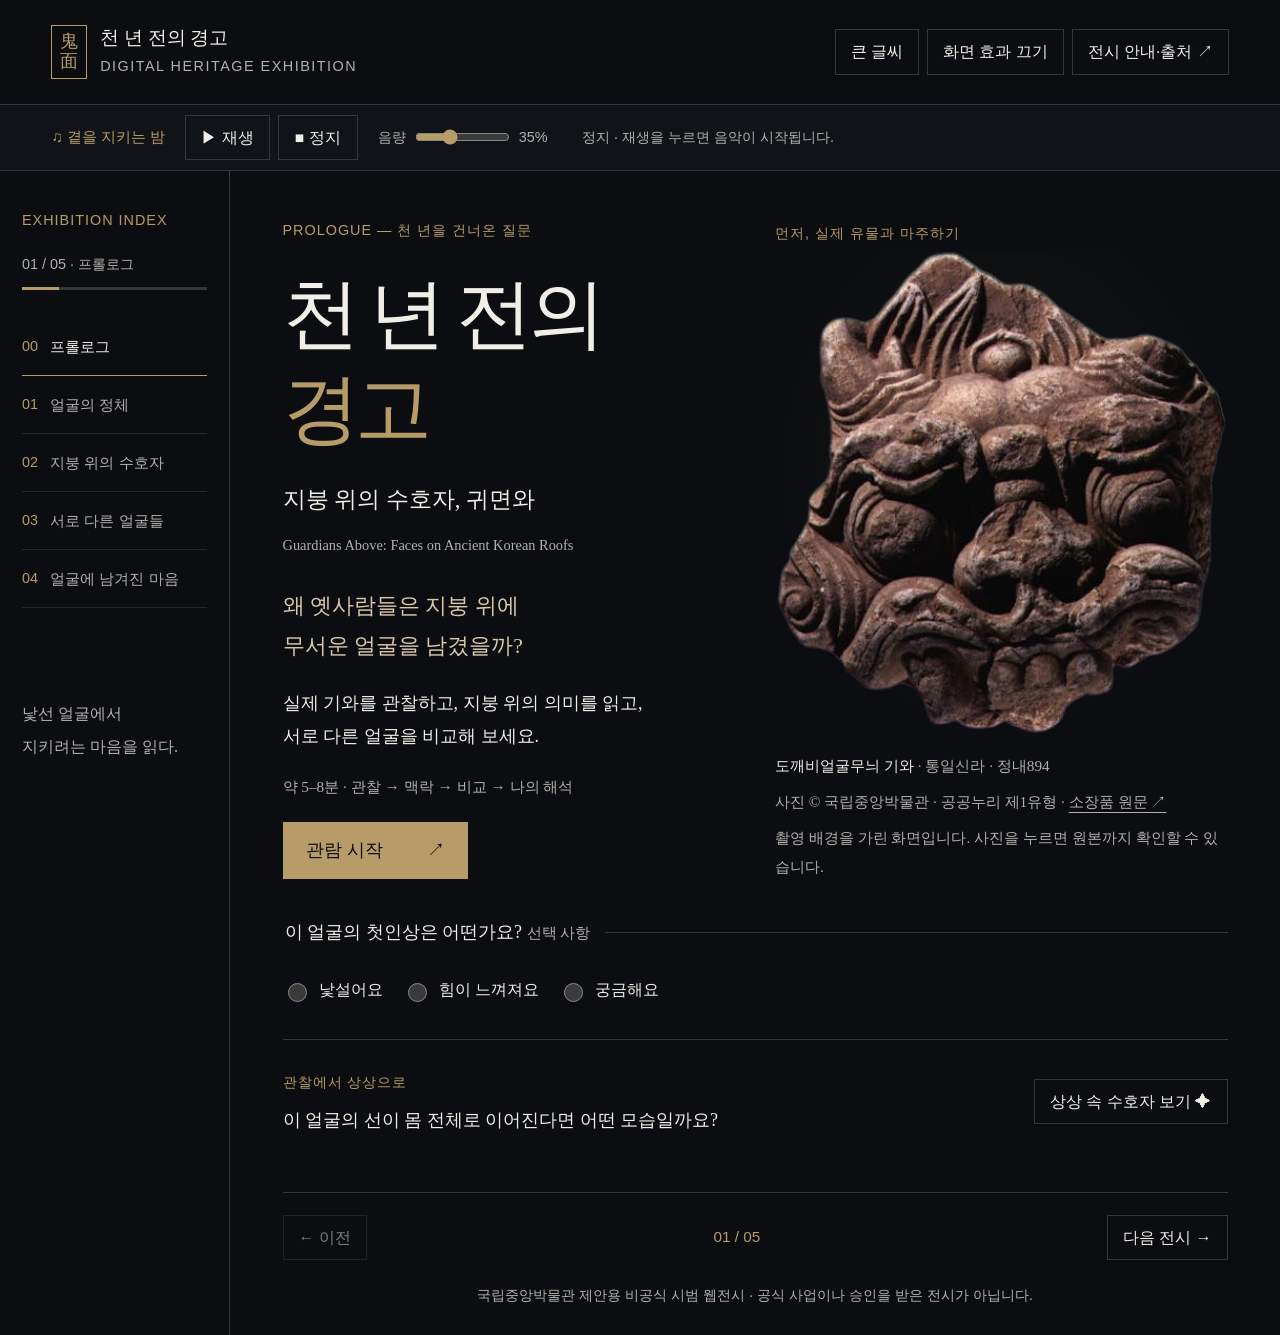
==== commit bd3c107d: "Replace inaccurate polygon crops with pixel-verified transparent artifact photos" ====
--- a/index.html
+++ b/index.html
@@ -1,10 +1,5 @@
 <!doctype html>
-<html lang="ko"><head><meta charset="utf-8"><meta name="viewport" content="width=device-width,initial-scale=1"><meta name="description" content="실제 귀면와를 관찰하고, 건축적 맥락과 창작 수호자를 비교하며 나만의 상징을 완성하는 비공식 디지털 문화유산 전시."><title>천 년 전의 경고 — 지붕 위의 수호자, 귀면와</title><link rel="stylesheet" href="./style.css?v=6"><script src="./script.js?v=6" defer></script></head><body>
-<svg xmlns="http://www.w3.org/2000/svg" class="clip-definitions" width="0" height="0" aria-hidden="true" focusable="false"><defs>
-<clipPath id="A01" clipPathUnits="objectBoundingBox"><path d="M .332 .310 C .337 .291 .355 .275 .378 .260 C .403 .247 .447 .230 .478 .225 C .509 .218 .540 .219 .565 .224 C .606 .235 .640 .248 .661 .268 C .678 .284 .684 .300 .685 .320 L .685 .360 .685 .400 .686 .440 .686 .480 .685 .520 .687 .560 .688 .600 .688 .640 C .685 .652 .677 .657 .669 .660 C .651 .669 .634 .670 .615 .668 C .606 .677 .594 .676 .581 .670 C .561 .658 .544 .648 .524 .650 C .501 .652 .479 .659 .459 .672 L .440 .680 .425 .700 .416 .720 .406 .740 .392 .760 .381 .780 C .362 .788 .341 .794 .326 .796 C .316 .799 .312 .792 .312 .780 L .312 .740 .313 .700 .315 .660 .316 .620 .316 .600 .317 .580 .319 .540 .319 .520 .320 .500 .321 .480 .322 .440 .324 .420 .326 .400 .325 .380 .327 .360 .329 .340 .330 .320 Z"/></clipPath>
-<clipPath id="A02" clipPathUnits="objectBoundingBox"><path d="M .416 .128 C .393 .131 .375 .147 .362 .160 L .330 .200 .310 .218 .287 .237 .253 .240 C .232 .241 .224 .266 .225 .280 L .223 .320 .236 .360 .243 .400 .238 .440 .235 .480 .207 .520 .199 .560 .178 .600 .163 .640 .160 .680 .180 .720 .208 .740 .246 .760 .260 .780 .282 .800 .330 .815 .385 .840 .438 .860 .500 .870 .539 .880 .568 .880 .605 .850 .605 .840 .640 .820 .673 .800 .710 .780 .741 .760 .780 .740 .799 .720 .807 .680 .817 .640 .822 .600 .824 .560 .827 .520 .825 .480 .833 .440 .846 .400 .838 .360 .814 .320 .782 .280 .750 .264 .710 .252 .668 .249 .633 .240 .608 .220 .579 .200 .550 .200 .520 .180 .490 .160 .460 .143 .440 .129 Z"/></clipPath>
-<clipPath id="A03" clipPathUnits="objectBoundingBox"><path fill-rule="evenodd" clip-rule="evenodd" d="M .231 .300 C .230 .237 .254 .206 .292 .185 C .354 .150 .431 .141 .502 .140 C .576 .139 .655 .150 .707 .181 C .755 .206 .784 .239 .788 .279 L .794 .680 C .794 .720 .774 .750 .747 .771 C .727 .784 .702 .787 .672 .788 L .242 .783 C .227 .783 .224 .774 .224 .753 L .222 .436 Z M .493 .260 C .491 .242 .504 .239 .510 .242 C .520 .248 .528 .257 .525 .270 C .522 .281 .512 .286 .502 .280 C .494 .275 .492 .271 .493 .260 Z"/></clipPath>
-</defs></svg>
+<html lang="ko"><head><meta charset="utf-8"><meta name="viewport" content="width=device-width,initial-scale=1"><meta name="description" content="실제 귀면와를 관찰하고, 건축적 맥락과 창작 수호자를 비교하며 나만의 상징을 완성하는 비공식 디지털 문화유산 전시."><title>천 년 전의 경고 — 지붕 위의 수호자, 귀면와</title><link rel="stylesheet" href="./style.css?v=7"><script src="./script.js?v=7" defer></script></head><body>
 <a class="skip" href="#main">본문으로 건너뛰기</a>
 <header class="masthead">
 <a class="brand" href="#intro"><span class="seal" aria-hidden="true">鬼<br>面</span><span>천 년 전의 경고<small>DIGITAL HERITAGE EXHIBITION</small></span></a>
--- a/style.css
+++ b/style.css
@@ -17,7 +17,7 @@
 .primary{background:var(--gold);border-color:var(--gold);color:var(--bg);font-size:1rem;min-width:185px;min-height:52px;display:inline-flex;gap:35px;justify-content:space-between;align-items:center;padding:14px 22px}
 .primary:hover{background:#ceb17e;color:var(--bg)}.interpretation{font: .85rem/1.85 var(--ui);color:#d9c296;border-left:2px solid var(--gold);padding-left:13px}
 .skip{position:fixed;top:-100px;left:12px;z-index:30;padding:12px;background:var(--text);color:var(--bg)}.skip:focus{top:10px}
-.clip-definitions{position:absolute;overflow:hidden;pointer-events:none}
+
 .masthead{display:flex;gap:20px;align-items:center;justify-content:space-between;padding:23px 4%;flex-wrap:wrap;border-bottom:1px solid var(--line)}
 .brand{display:flex;gap:13px;text-decoration:none;align-items:center;font-size:1.05rem;line-height:1.6}.brand small{display:block;font: .8rem/1.9 var(--ui);letter-spacing:1.5px;color:var(--muted)}
 .seal{color:var(--gold);border:1px solid var(--gold);padding:6px 8px;font-size:1rem;line-height:1.1}.reading-tools{display:flex;gap:8px;flex-wrap:wrap}
@@ -79,7 +79,7 @@
 }
 @media(max-height:550px){.viewer-viewport,.guardian-viewport{height:40dvh;min-height:110px}.dialog-header{position:static}.music-bar{position:static}}
 @media(prefers-reduced-motion:no-preference){
- .scene{animation:scene-arrive .45s ease-out}.imagination-panel{animation:scene-arrive .4s ease-out}.observation-stage .artifact-display{transition:transform .4s ease-out}.photo-open{transition:filter .2s ease}.photo-open:hover{filter:drop-shadow(0 0 9px #b79b6830)}button,a{transition:color .18s,border-color .18s,background-color .18s}
+ .scene{animation:scene-arrive .45s ease-out}.imagination-panel{animation:scene-arrive .4s ease-out}.observation-stage .artifact-display{transition:transform .4s ease-out}button,a{transition:color .18s,border-color .18s,background-color .18s}
  @keyframes scene-arrive{from{opacity:.65;transform:translateY(7px)}to{opacity:1;transform:none}}
 }
 body.no-motion *,body.no-motion *::before,body.no-motion *::after{animation:none!important;transition:none!important}
